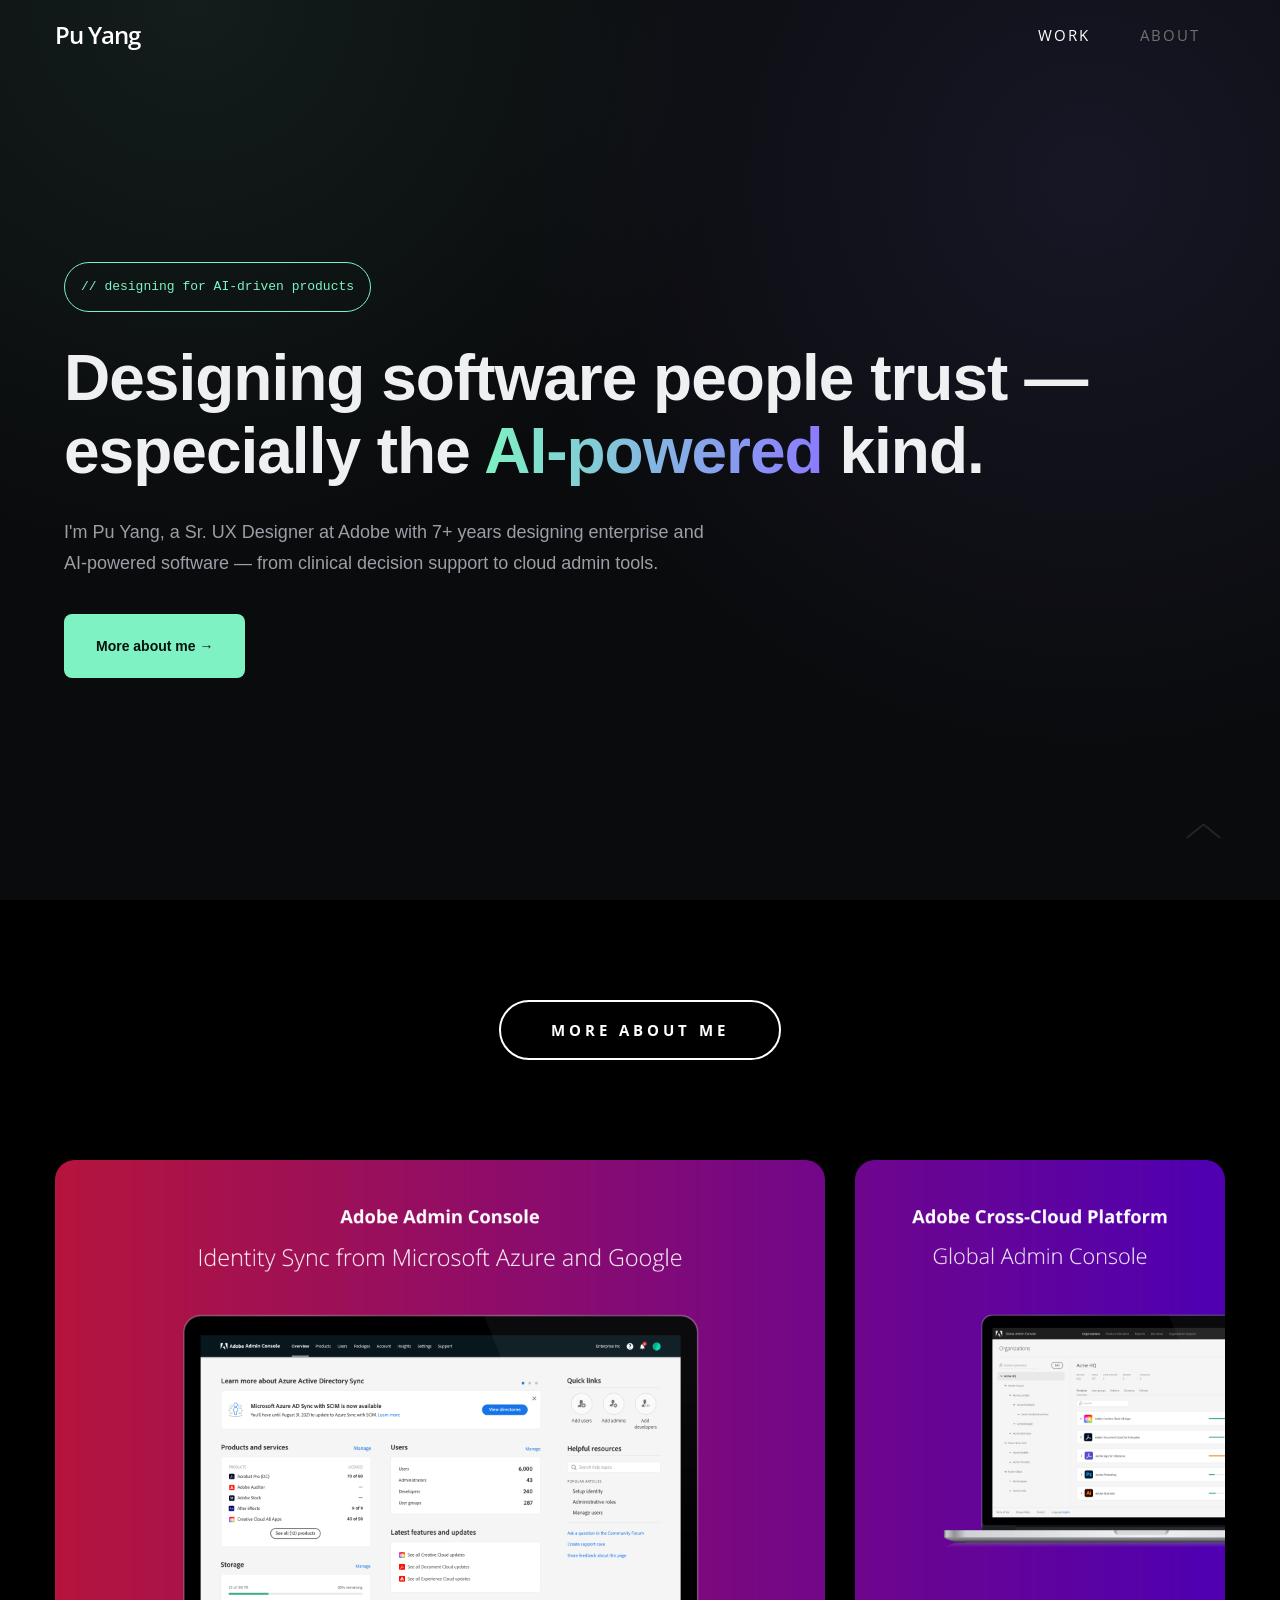
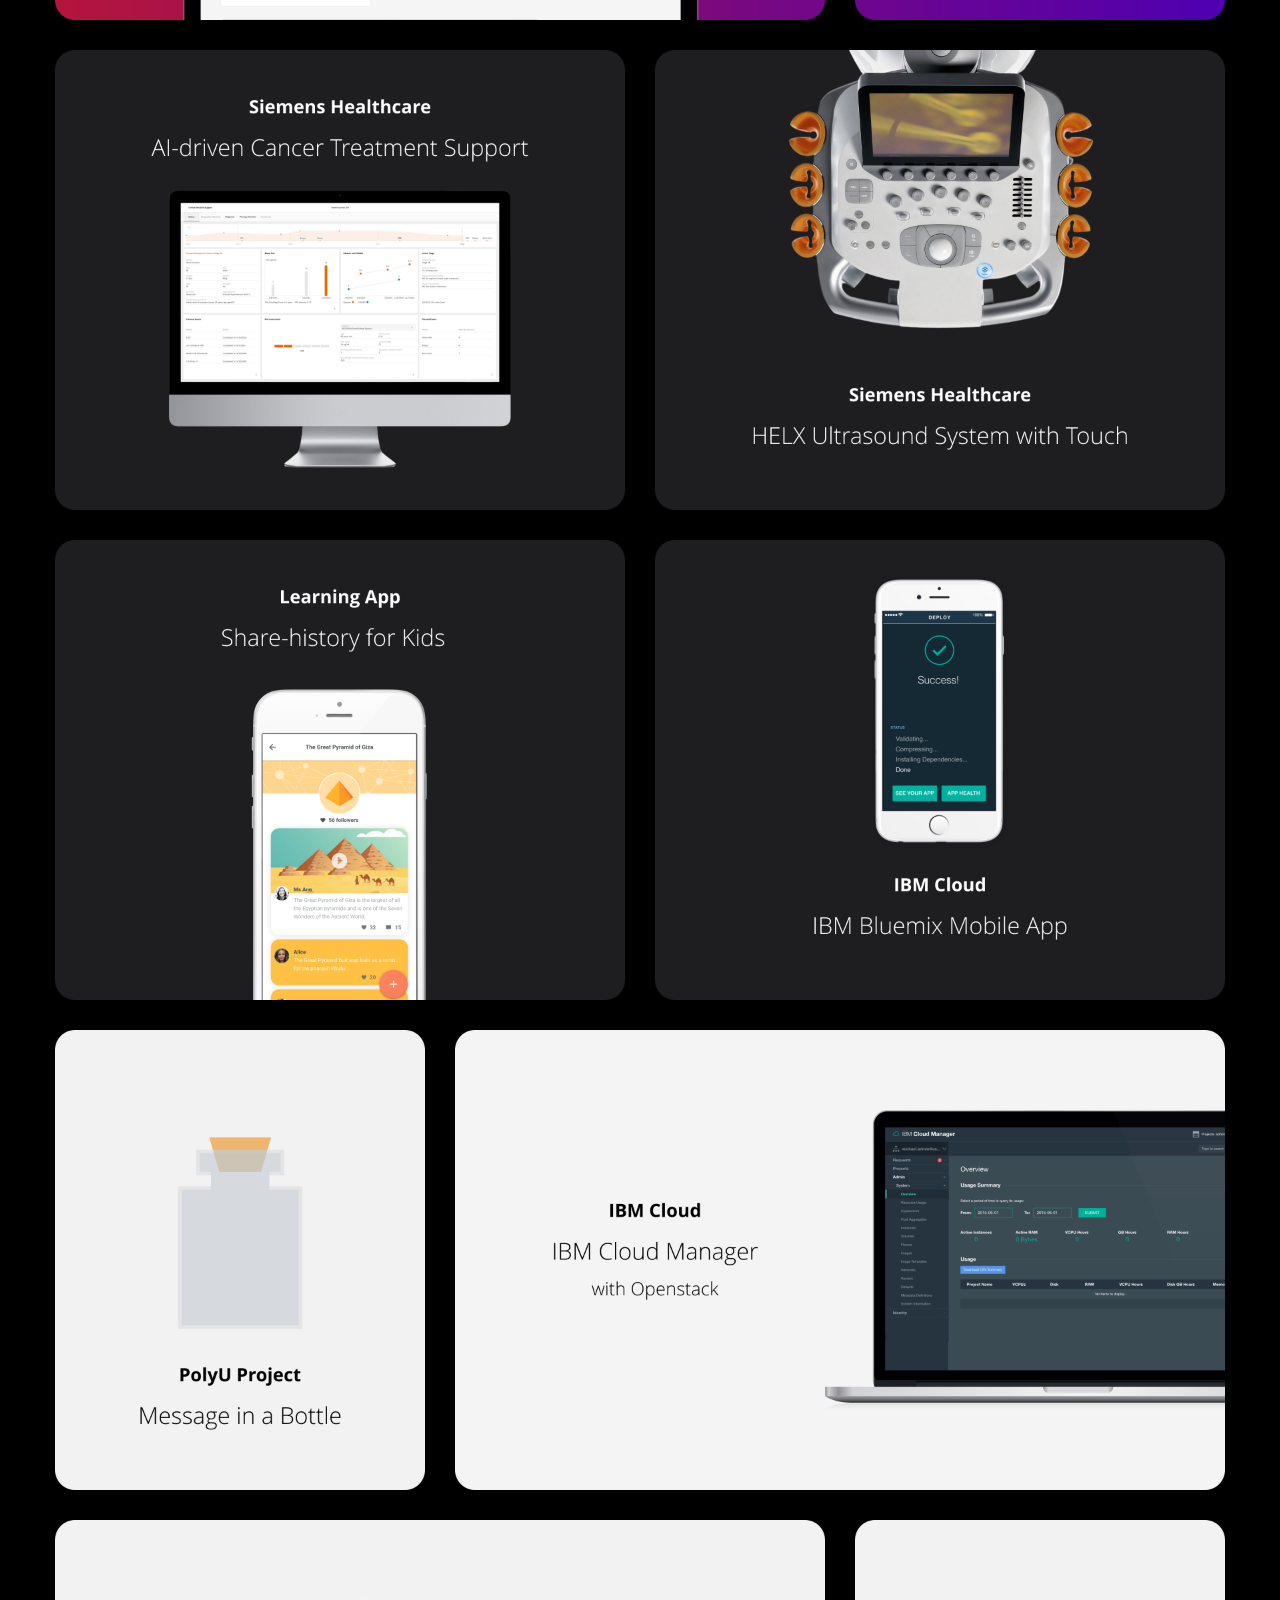
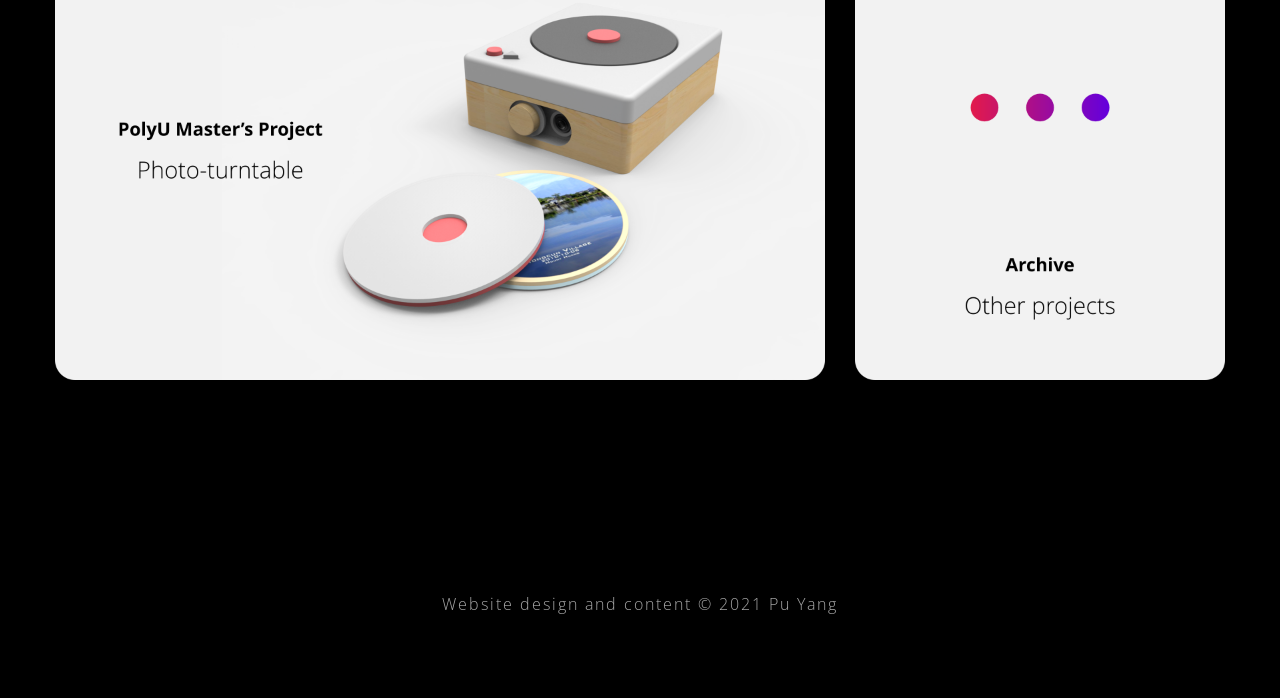
==== index.html @ f2c32f25 "Static portfolio site migrated from WordPress Co-authored-by: Copilot App <223556219+Copilot@users.n" ====
<!DOCTYPE html>
<html lang="en-US" data-version="3.0.16">
	<head>
		<meta charset="UTF-8" />
		<meta name="viewport" content="width=device-width, initial-scale=1.0, maximum-scale=1.0" />
		<meta name="description" content="My Portfolio">
		<title>Pu Yang</title>

		<link type="text/css" rel="stylesheet" href="wp-content/themes/semplice/css/reset.css">
		<link data-fontset-id="ce-fontset" href="https://fonts.googleapis.com/css?family=Open+Sans:300,300italic,400,400italic,600,600italic,700,700italic" rel="stylesheet" type="text/css"><link data-fontset-id="ce-fontset" href="https://fonts.googleapis.com/css?family=PT+Serif:400,400italic" rel="stylesheet" type="text/css"><style id="ce-fontset" type="text/css">.light,.light_italic{font-family:"Open Sans", Arial, sans-serif;font-weight:300;}.regular,.regular_italic{font-family:"Open Sans", Arial, sans-serif;font-weight:400;}.semibold,.semibold_italic{font-family:"Open Sans", Arial, sans-serif;font-weight:600;}.bold,.bold_italic,strong,b{font-family:"Open Sans", Arial, sans-serif;font-weight:700;}.custom_one,.custom_one_italic{font-family:"PT Serif", Georgia, serif;font-weight:400;}.light_italic, .regular_italic, .semibold_italic, .bold_italic, .custom_one_italic {font-style:italic}.wysiwyg-ce h1, .wysiwyg-ce h2, .wysiwyg-ce h3, .wysiwyg-ce h4, .wysiwyg-ce h5, .wysiwyg-ce h6, #semplice h1, #semplice h2, #semplice h3, #semplice h4, #semplice h5, #semplice h6 { font-weight: 700; }</style>		<link type="text/css" rel="stylesheet" href="wp-content/themes/semplice/style.css">
		<style type="text/css" id="semplice-custom-css">.cover-62 .cover-headline h1 { font-size: 45px !important; line-height: 60px !important; }@media (min-width: 980px) and (max-width: 1199px) {.cover-62 .cover-headline h1 { font-size: 30px !important; line-height: 34.615384615385px !important; }}@media (min-width: 768px) and (max-width: 979px) {.cover-62 .cover-headline h1 { font-size: 26.470588235294px !important; line-height: 32.142857142857px !important; }}@media (max-width: 767px) {.cover-62 .cover-headline h1 { font-size: 17.307692307692px !important; line-height: 20.454545454545px !important; }}@media (max-width: 567px) {.cover-62 .cover-headline h1 { font-size: 13.235294117647px !important; line-height: 15px !important; }}#content { height: 100%; }.cover-62, .cover-62 .cover-image, .cover-62 .video-fadein { background-color: #000000 !important; }.cover-62 .cover-video-responsive { background-image: url(wp-content/uploads/2021/01/Group-172780@2x.png); }.cover-62 .cover-video-responsive { background-position: 50% 0; }.cover-62 .cover-video { opacity: 0.35}.cover-62 { background: #000000}.cover-62 .cover-headline h1 { color: #ffffff !important; }.cover-62 .cover-headline h1 { text-transform: none !important; }.bar { background: #d84c36 !important; }.cover-62 .see-more:hover .icon { transform: scale(1.15);-ms-transform: scale(1.15);-webkit-transform: scale(1.15); }div.logo a { color: #ffffff !important; }header { top: -70px; }#fullscreen-menu { top: 70px; }#navbar, .controls a, div.loader, div.header-icon, #navbar-bg, .controls a span { height: 70px; }div.logo h1 { line-height: 70px !important; }.controls a svg, div.header-icon { margin-top: 23px !important; }section#blog, .post-password-form, section#not-found { margin-top: 70px !important; }.menu-style-nobutton ul li a, nav.standard ul li a { line-height: 70px !important; }.title-top { top: 70px; }.logo svg { margin-top: 24px; }#navbar-bg { background: #161617 !important; }#fullscreen-menu { background: rgb(0, 0, 0); background: rgba(0, 0, 0, 1); }#navbar-bg { opacity: 1; }#navbar { border-bottom: 1px solid transparent !important; }.transparent { opacity: 0 !important; }@media (max-width: 767px) {.transparent { background: #161617 !important; }}#navbar .controls a .nav-icon { background: #707070 !important; }#navbar .controls a svg { fill: #707070 !important; }#fullscreen-menu .menu-inner nav ul li a, .follow-links ul li a svg, nav.standard ul li a { letter-spacing: 2px !important; }#fullscreen-menu .menu-inner nav ul li a, .follow-links ul li a svg, nav.standard ul li a { text-transform: uppercase !important; }#navbar .controls a.project-panel-button { margin-right: -10px; padding-left: 10px; }nav.standard ul li a { padding: 0px 25px; }#fullscreen-menu .menu-inner nav { padding: 40px 0px; }#fullscreen-menu .menu-inner nav ul li a, .follow-links ul li a svg, nav.standard ul li a { color: #707070 !important; }.follow-links ul li a svg { fill: #707070 !important; }nav.standard ul li a { text-decoration: none !important; }#fullscreen-menu .menu-inner nav ul li a { border-color: #e6e6e6 !important; }#fullscreen-menu .menu-inner nav ul li.current-menu-item a, #fullscreen-menu .menu-inner nav ul li.current_page_item a, nav.standard ul li.current-menu-item a, nav.standard ul li.current_page_item a, #fullscreen-menu .menu-inner nav ul li.current-menu-item a:hover, #fullscreen-menu .menu-inner nav ul li.current_page_item a:hover, nav.standard ul li.current-menu-item a:hover, nav.standard ul li.current_page_item a:hover, .is-work nav.standard ul li.portfolio-grid a, .is-work #fullscreen-menu .menu-inner nav ul li.portfolio-grid a { color: #ffffff !important; }nav.standard ul li.current-menu-item a, nav.standard ul li.current_page_item a, nav.standard ul li.current-menu-item a:hover, nav.standard ul li.current_page_item a:hover, .is-work nav.standard ul li.portfolio-grid a { text-decoration: none !important; }#fullscreen-menu .menu-inner nav ul li.current-menu-item a, #fullscreen-menu .menu-inner nav ul li.current_page_item a, #fullscreen-menu .menu-inner nav ul li.current-menu-item a:hover, #fullscreen-menu .menu-inner nav ul li.current_page_item a:hover, .is-work #fullscreen-menu .menu-inner nav ul li.portfolio-grid a { border-color: #000000 !important; }#fullscreen-menu .menu-inner nav ul li a:hover, .follow-links ul li a svg, nav.standard ul li a:hover { color: #d84c36 !important; }.follow-links ul li a:hover svg { fill: #d84c36 !important; }nav.standard ul li a:hover { text-decoration: none !important; }#fullscreen-menu .menu-inner nav ul li a:hover { border-color: #000000 !important; }nav.standard ul li a:hover { background: transparent !important; }nav.standard ul li a { font-size: 15px !important; }#fullscreen-menu .menu-inner nav { margin-top: 70px !important; }#fullscreen-menu .menu-inner nav { top: 70px; transform: translate(0px, 0px); -webkit-transform: translate(0px, 0px); }#fullscreen-menu .menu-inner nav ul li { text-align: center; }#fullscreen-menu .menu-inner .follow-links { background: rgb(255, 255, 255); background: rgba(255, 255, 255, 1); }#fullscreen-menu .menu-inner .follow-links ul li a { padding-top: 5px; padding-bottom: 5px; }#fullscreen-menu .menu-inner .follow-links { border-top: 1px solid transparent !important; }#fullscreen-menu .menu-inner .follow-links ul li a { padding-right: 10px; padding-left: 10px; }#fullscreen-menu .menu-inner .follow-links ul li a svg { fill: #aaaaaa !important; }#fullscreen-menu .menu-inner .follow-links ul li a:hover svg { fill: #000000 !important; }#fullscreen-menu .menu-inner .follow-links ul li a:hover { background: #ffffff !important; }.share-box { background: #ffffff !important; }.share-icons-wrapper p { color: #000000 !important; }.share-icon a svg { fill: #000000 !important; }body {background-color: #ffffff !important;}header { top: 0px !important; opacity: 1; }.fade-content, #project-panel-footer, #blog { opacity: 1 }.no-gutter-grid-sizer { width: 8.3333% !important; }.no-gutter-gutter-sizer { width: 0px; }.remove-gutter-yes { margin: 0px !important; }.masonry-span0{ width: 0% !important; float: left; }.masonry-span1{ width: 8.3333% !important; float: left; }.masonry-span2{ width: 16.6667% !important; float: left; }.masonry-span3{ width: 25% !important; float: left; }.masonry-span4{ width: 33.3333% !important; float: left; }.masonry-span5{ width: 41.6667% !important; float: left; }.masonry-span6{ width: 50% !important; float: left; }.masonry-span7{ width: 58.3333% !important; float: left; }.masonry-span8{ width: 66.6667% !important; float: left; }.masonry-span9{ width: 75% !important; float: left; }.masonry-span10{ width: 83.3333% !important; float: left; }.masonry-span11{ width: 91.6667% !important; float: left; }.masonry-span12{ width: 100% !important; float: left; }@media (max-width: 767px) {.masonry-span1, .masonry-span2, .masonry-span3, .masonry-span4, .masonry-span5, .masonry-span6, .masonry-span7, .masonry-span8, .masonry-span9, .masonry-span10, .masonry-span11, .masonry-span12 { width: 100% !important; }}.lightbox-overlay { background-color: rgba(255,255,255,0.98); -webkit-animation: fadein 0.35s; -moz-animation: fadein 0.35s; -ms-animation: fadein 0.35s; -o-animation: fadein 0.35s; animation: fadein 0.35s; }@keyframes fadein { from { background-color: rgba(255,255,255,0); } to { background-color: rgba(255,255,255,0.98); } }@-moz-keyframes fadein { from { background-color: rgba(255,255,255,0); } to { background-color: rgba(255,255,255,0.98); } }@-webkit-keyframes fadein { from { background-color: rgba(255,255,255,0); } to { background-color: rgba(255,255,255,0.98); } }@-ms-keyframes fadein { from { background-color: rgba(255,255,255,0); } to { background-color: rgba(255,255,255,0.98); } }@-o-keyframes fadein { from { background-color: rgba(255,255,255,0); } to { background-color: rgba(255,255,255,0.98); } }</style>

<link rel='stylesheet' id='wp-block-library-css' href='assets/vendor/css/block-library.min.css' type='text/css' media='all' />
<style id='wp-block-library-inline-css' type='text/css'>
.has-text-align-justify{text-align:justify;}
</style>
<style id='classic-theme-styles-inline-css' type='text/css'>
/*! This file is auto-generated */
.wp-block-button__link{color:#fff;background-color:#32373c;border-radius:9999px;box-shadow:none;text-decoration:none;padding:calc(.667em + 2px) calc(1.333em + 2px);font-size:1.125em}.wp-block-file__button{background:#32373c;color:#fff;text-decoration:none}
</style>
<style id='global-styles-inline-css' type='text/css'>
body{--wp--preset--color--black: #000000;--wp--preset--color--cyan-bluish-gray: #abb8c3;--wp--preset--color--white: #ffffff;--wp--preset--color--pale-pink: #f78da7;--wp--preset--color--vivid-red: #cf2e2e;--wp--preset--color--luminous-vivid-orange: #ff6900;--wp--preset--color--luminous-vivid-amber: #fcb900;--wp--preset--color--light-green-cyan: #7bdcb5;--wp--preset--color--vivid-green-cyan: #00d084;--wp--preset--color--pale-cyan-blue: #8ed1fc;--wp--preset--color--vivid-cyan-blue: #0693e3;--wp--preset--color--vivid-purple: #9b51e0;--wp--preset--gradient--vivid-cyan-blue-to-vivid-purple: linear-gradient(135deg,rgba(6,147,227,1) 0%,rgb(155,81,224) 100%);--wp--preset--gradient--light-green-cyan-to-vivid-green-cyan: linear-gradient(135deg,rgb(122,220,180) 0%,rgb(0,208,130) 100%);--wp--preset--gradient--luminous-vivid-amber-to-luminous-vivid-orange: linear-gradient(135deg,rgba(252,185,0,1) 0%,rgba(255,105,0,1) 100%);--wp--preset--gradient--luminous-vivid-orange-to-vivid-red: linear-gradient(135deg,rgba(255,105,0,1) 0%,rgb(207,46,46) 100%);--wp--preset--gradient--very-light-gray-to-cyan-bluish-gray: linear-gradient(135deg,rgb(238,238,238) 0%,rgb(169,184,195) 100%);--wp--preset--gradient--cool-to-warm-spectrum: linear-gradient(135deg,rgb(74,234,220) 0%,rgb(151,120,209) 20%,rgb(207,42,186) 40%,rgb(238,44,130) 60%,rgb(251,105,98) 80%,rgb(254,248,76) 100%);--wp--preset--gradient--blush-light-purple: linear-gradient(135deg,rgb(255,206,236) 0%,rgb(152,150,240) 100%);--wp--preset--gradient--blush-bordeaux: linear-gradient(135deg,rgb(254,205,165) 0%,rgb(254,45,45) 50%,rgb(107,0,62) 100%);--wp--preset--gradient--luminous-dusk: linear-gradient(135deg,rgb(255,203,112) 0%,rgb(199,81,192) 50%,rgb(65,88,208) 100%);--wp--preset--gradient--pale-ocean: linear-gradient(135deg,rgb(255,245,203) 0%,rgb(182,227,212) 50%,rgb(51,167,181) 100%);--wp--preset--gradient--electric-grass: linear-gradient(135deg,rgb(202,248,128) 0%,rgb(113,206,126) 100%);--wp--preset--gradient--midnight: linear-gradient(135deg,rgb(2,3,129) 0%,rgb(40,116,252) 100%);--wp--preset--font-size--small: 13px;--wp--preset--font-size--medium: 20px;--wp--preset--font-size--large: 36px;--wp--preset--font-size--x-large: 42px;--wp--preset--spacing--20: 0.44rem;--wp--preset--spacing--30: 0.67rem;--wp--preset--spacing--40: 1rem;--wp--preset--spacing--50: 1.5rem;--wp--preset--spacing--60: 2.25rem;--wp--preset--spacing--70: 3.38rem;--wp--preset--spacing--80: 5.06rem;--wp--preset--shadow--natural: 6px 6px 9px rgba(0, 0, 0, 0.2);--wp--preset--shadow--deep: 12px 12px 50px rgba(0, 0, 0, 0.4);--wp--preset--shadow--sharp: 6px 6px 0px rgba(0, 0, 0, 0.2);--wp--preset--shadow--outlined: 6px 6px 0px -3px rgba(255, 255, 255, 1), 6px 6px rgba(0, 0, 0, 1);--wp--preset--shadow--crisp: 6px 6px 0px rgba(0, 0, 0, 1);}:where(.is-layout-flex){gap: 0.5em;}:where(.is-layout-grid){gap: 0.5em;}body .is-layout-flow > .alignleft{float: left;margin-inline-start: 0;margin-inline-end: 2em;}body .is-layout-flow > .alignright{float: right;margin-inline-start: 2em;margin-inline-end: 0;}body .is-layout-flow > .aligncenter{margin-left: auto !important;margin-right: auto !important;}body .is-layout-constrained > .alignleft{float: left;margin-inline-start: 0;margin-inline-end: 2em;}body .is-layout-constrained > .alignright{float: right;margin-inline-start: 2em;margin-inline-end: 0;}body .is-layout-constrained > .aligncenter{margin-left: auto !important;margin-right: auto !important;}body .is-layout-constrained > :where(:not(.alignleft):not(.alignright):not(.alignfull)){max-width: var(--wp--style--global--content-size);margin-left: auto !important;margin-right: auto !important;}body .is-layout-constrained > .alignwide{max-width: var(--wp--style--global--wide-size);}body .is-layout-flex{display: flex;}body .is-layout-flex{flex-wrap: wrap;align-items: center;}body .is-layout-flex > *{margin: 0;}body .is-layout-grid{display: grid;}body .is-layout-grid > *{margin: 0;}:where(.wp-block-columns.is-layout-flex){gap: 2em;}:where(.wp-block-columns.is-layout-grid){gap: 2em;}:where(.wp-block-post-template.is-layout-flex){gap: 1.25em;}:where(.wp-block-post-template.is-layout-grid){gap: 1.25em;}.has-black-color{color: var(--wp--preset--color--black) !important;}.has-cyan-bluish-gray-color{color: var(--wp--preset--color--cyan-bluish-gray) !important;}.has-white-color{color: var(--wp--preset--color--white) !important;}.has-pale-pink-color{color: var(--wp--preset--color--pale-pink) !important;}.has-vivid-red-color{color: var(--wp--preset--color--vivid-red) !important;}.has-luminous-vivid-orange-color{color: var(--wp--preset--color--luminous-vivid-orange) !important;}.has-luminous-vivid-amber-color{color: var(--wp--preset--color--luminous-vivid-amber) !important;}.has-light-green-cyan-color{color: var(--wp--preset--color--light-green-cyan) !important;}.has-vivid-green-cyan-color{color: var(--wp--preset--color--vivid-green-cyan) !important;}.has-pale-cyan-blue-color{color: var(--wp--preset--color--pale-cyan-blue) !important;}.has-vivid-cyan-blue-color{color: var(--wp--preset--color--vivid-cyan-blue) !important;}.has-vivid-purple-color{color: var(--wp--preset--color--vivid-purple) !important;}.has-black-background-color{background-color: var(--wp--preset--color--black) !important;}.has-cyan-bluish-gray-background-color{background-color: var(--wp--preset--color--cyan-bluish-gray) !important;}.has-white-background-color{background-color: var(--wp--preset--color--white) !important;}.has-pale-pink-background-color{background-color: var(--wp--preset--color--pale-pink) !important;}.has-vivid-red-background-color{background-color: var(--wp--preset--color--vivid-red) !important;}.has-luminous-vivid-orange-background-color{background-color: var(--wp--preset--color--luminous-vivid-orange) !important;}.has-luminous-vivid-amber-background-color{background-color: var(--wp--preset--color--luminous-vivid-amber) !important;}.has-light-green-cyan-background-color{background-color: var(--wp--preset--color--light-green-cyan) !important;}.has-vivid-green-cyan-background-color{background-color: var(--wp--preset--color--vivid-green-cyan) !important;}.has-pale-cyan-blue-background-color{background-color: var(--wp--preset--color--pale-cyan-blue) !important;}.has-vivid-cyan-blue-background-color{background-color: var(--wp--preset--color--vivid-cyan-blue) !important;}.has-vivid-purple-background-color{background-color: var(--wp--preset--color--vivid-purple) !important;}.has-black-border-color{border-color: var(--wp--preset--color--black) !important;}.has-cyan-bluish-gray-border-color{border-color: var(--wp--preset--color--cyan-bluish-gray) !important;}.has-white-border-color{border-color: var(--wp--preset--color--white) !important;}.has-pale-pink-border-color{border-color: var(--wp--preset--color--pale-pink) !important;}.has-vivid-red-border-color{border-color: var(--wp--preset--color--vivid-red) !important;}.has-luminous-vivid-orange-border-color{border-color: var(--wp--preset--color--luminous-vivid-orange) !important;}.has-luminous-vivid-amber-border-color{border-color: var(--wp--preset--color--luminous-vivid-amber) !important;}.has-light-green-cyan-border-color{border-color: var(--wp--preset--color--light-green-cyan) !important;}.has-vivid-green-cyan-border-color{border-color: var(--wp--preset--color--vivid-green-cyan) !important;}.has-pale-cyan-blue-border-color{border-color: var(--wp--preset--color--pale-cyan-blue) !important;}.has-vivid-cyan-blue-border-color{border-color: var(--wp--preset--color--vivid-cyan-blue) !important;}.has-vivid-purple-border-color{border-color: var(--wp--preset--color--vivid-purple) !important;}.has-vivid-cyan-blue-to-vivid-purple-gradient-background{background: var(--wp--preset--gradient--vivid-cyan-blue-to-vivid-purple) !important;}.has-light-green-cyan-to-vivid-green-cyan-gradient-background{background: var(--wp--preset--gradient--light-green-cyan-to-vivid-green-cyan) !important;}.has-luminous-vivid-amber-to-luminous-vivid-orange-gradient-background{background: var(--wp--preset--gradient--luminous-vivid-amber-to-luminous-vivid-orange) !important;}.has-luminous-vivid-orange-to-vivid-red-gradient-background{background: var(--wp--preset--gradient--luminous-vivid-orange-to-vivid-red) !important;}.has-very-light-gray-to-cyan-bluish-gray-gradient-background{background: var(--wp--preset--gradient--very-light-gray-to-cyan-bluish-gray) !important;}.has-cool-to-warm-spectrum-gradient-background{background: var(--wp--preset--gradient--cool-to-warm-spectrum) !important;}.has-blush-light-purple-gradient-background{background: var(--wp--preset--gradient--blush-light-purple) !important;}.has-blush-bordeaux-gradient-background{background: var(--wp--preset--gradient--blush-bordeaux) !important;}.has-luminous-dusk-gradient-background{background: var(--wp--preset--gradient--luminous-dusk) !important;}.has-pale-ocean-gradient-background{background: var(--wp--preset--gradient--pale-ocean) !important;}.has-electric-grass-gradient-background{background: var(--wp--preset--gradient--electric-grass) !important;}.has-midnight-gradient-background{background: var(--wp--preset--gradient--midnight) !important;}.has-small-font-size{font-size: var(--wp--preset--font-size--small) !important;}.has-medium-font-size{font-size: var(--wp--preset--font-size--medium) !important;}.has-large-font-size{font-size: var(--wp--preset--font-size--large) !important;}.has-x-large-font-size{font-size: var(--wp--preset--font-size--x-large) !important;}
.wp-block-navigation a:where(:not(.wp-element-button)){color: inherit;}
:where(.wp-block-post-template.is-layout-flex){gap: 1.25em;}:where(.wp-block-post-template.is-layout-grid){gap: 1.25em;}
:where(.wp-block-columns.is-layout-flex){gap: 2em;}:where(.wp-block-columns.is-layout-grid){gap: 2em;}
.wp-block-pullquote{font-size: 1.5em;line-height: 1.6;}
</style>
<link rel='stylesheet' id='mediaelement-css' href='assets/vendor/mediaelement/mediaelementplayer-legacy.min.css' type='text/css' media='all' />
<link rel='stylesheet' id='wp-mediaelement-css' href='assets/vendor/mediaelement/wp-mediaelement.min.css' type='text/css' media='all' />
<script type="text/javascript" src="assets/vendor/jquery/jquery.min.js" id="jquery-core-js"></script>
<script type="text/javascript" src="assets/vendor/jquery/jquery-migrate.min.js" id="jquery-migrate-js"></script>

<link rel="canonical" href="index.html" />

<!-- Jetpack Open Graph Tags -->
<meta property="og:type" content="website" />
<meta property="og:title" content="Pu Yang" />
<meta property="og:description" content="My Portfolio" />
<meta property="og:url" content="./" />
<meta property="og:site_name" content="Pu Yang" />
<meta property="og:image" content="./wp-content/uploads/2021/03/cropped-Group-168716@2x.png" />
<meta property="og:image:width" content="512" />
<meta property="og:image:height" content="512" />
<meta property="og:locale" content="en_US" />
<meta name="twitter:text:title" content="Work" />
<meta name="twitter:image" content="./wp-content/uploads/2021/03/cropped-Group-168716@2x-270x270.png" />
<meta name="twitter:card" content="summary" />

<!-- End Jetpack Open Graph Tags -->
<link rel="icon" href="wp-content/uploads/2021/03/cropped-Group-168716@2x-32x32.png" sizes="32x32" />
<link rel="icon" href="wp-content/uploads/2021/03/cropped-Group-168716@2x-192x192.png" sizes="192x192" />
<link rel="apple-touch-icon" href="wp-content/uploads/2021/03/cropped-Group-168716@2x-180x180.png" />
<meta name="msapplication-TileImage" content="./wp-content/uploads/2021/03/cropped-Group-168716@2x-270x270.png" />
		<!-- Facebook -->
		<meta property="og:title" content="Pu Yang" />
		<meta property="og:url" content="./" />
		<meta property="og:site_name" content="Pu Yang"/>
							<meta property="og:image" content="" />
		   
		<!-- bottom admin bar -->
		<style>html{margin-top:0px!important;}#wpadminbar{top:auto!important;bottom:0;}}</style>

		<!-- Option B style hero banner -->
		<style>
			.hero-b{position:relative;min-height:100vh;display:flex;align-items:center;overflow:hidden;padding:140px 64px 100px;box-sizing:border-box;
			    background:#0a0b0d;background-image:radial-gradient(circle at 15% 0%, rgba(126,242,195,.08), transparent 40%),
			                       radial-gradient(circle at 85% 20%, rgba(139,123,255,.10), transparent 45%);}
			.hero-b video{position:absolute;inset:0;width:100%;height:100%;object-fit:cover;opacity:.6;filter:grayscale(20%) brightness(.85);}
			.hero-b-inner{position:relative;z-index:2;max-width:1100px;font-family:"Helvetica Neue",Arial,sans-serif;}
			.hero-b-tag{display:inline-block;font-family:ui-monospace,SFMono-Regular,Menlo,monospace;font-size:13px;color:#7ef2c3;
			    border:1px solid #7ef2c3;padding:8px 16px;border-radius:100px;margin-bottom:30px;}
			.hero-b-headline{font-size:clamp(34px,5.2vw,64px);line-height:1.15;font-weight:700;color:#eef0f2;margin:0 0 28px;letter-spacing:-1px;}
			.hero-b-headline .grad{background:linear-gradient(90deg,#7ef2c3,#8b7bff);-webkit-background-clip:text;background-clip:text;color:transparent;}
			.hero-b-sub{font-size:18px;line-height:1.7;color:#9aa0a6;max-width:640px;margin:0 0 36px;font-family:"Helvetica Neue",Arial,sans-serif;}
			.hero-b-btn{display:inline-flex;align-items:center;gap:8px;background:#7ef2c3;color:#06110c;padding:16px 32px;
			    border-radius:8px;font-size:14px;font-weight:700;font-family:"Helvetica Neue",Arial,sans-serif;transition:.25s;text-decoration:none;}
			.hero-b-btn:hover{transform:translateY(-2px);box-shadow:0 10px 30px -8px rgba(126,242,195,.5);}
		</style>
	</head>
	<body class="home page-template-default page page-id-62 no-transitions mejs-semplice-ui">
						<header >
			<div id="navbar-bg" class="transparent" data-transparent-bar="true" data-navbar-opacity="1" data-dropdown-transparent="disabled"><!-- header bar background --></div>
			<div id="navbar">
			<div class="container"><div class="row"><div class="span12 navbar-inner"><div class="logo twenty"><h1 class="semibold"><nobr><a id="logo" href="index.html">Pu Yang</a></nobr></h1></div><div class="nav-wrapper"><nav class="standard regular"><div class="menu"><ul>
<li class="page_item page-item-62 current_page_item"><a href="index.html" aria-current="page">Work</a></li>
<li class="page_item page-item-284"><a href="about/">About</a></li>
</ul></div>
</nav><div class="controls">
					<a class="open-nav menu-responsive">
						<span class="nav-icon"></span>
					</a>
				</div></div></div></div></div>			</div>
		</header>
		<div id="fullscreen-menu" class="standard-height">
			<div class="menu-inner">
				<nav class="fs-26px light">
					<div class="menu"><ul>
<li class="page_item page-item-62 current_page_item"><a href="index.html" aria-current="page">Work</a></li>
<li class="page_item page-item-284"><a href="about/">About</a></li>
</ul></div>
				</nav>
				<div class="follow-links">
					<ul>
											</ul>
				</div>
			</div>
		</div>
		<div id="wrapper">
			<div id="content">

						<div class="hero-b">
			<video autoplay muted loop playsinline>
				<source src="wp-content/uploads/2021/08/Homepage_new_loop.mp4" type="video/mp4">
			</video>
			<div class="hero-b-inner">
				<span class="hero-b-tag">// designing for AI-driven products</span>
				<h1 class="hero-b-headline">Designing software people trust —<br>especially the <span class="grad">AI-powered</span> kind.</h1>
				<p class="hero-b-sub">I'm Pu Yang, a Sr. UX Designer at Adobe with 7+ years designing enterprise and AI-powered software — from clinical decision support to cloud admin tools.</p>
				<a class="hero-b-btn" href="about/">More about me →</a>
			</div>
				</div>
			<!-- content fade -->
			<div class="fade-content">
				<div id="content-holder" class=""><div id="content_2e7n1bdjj" class="multi-column" data-sort="1">

				<div class="mc-content-container" style="padding-top: 100px;background-color: #000000;" data-content-id="content_2e7n1bdjj" data-content-type="multi-column"><div id="masonry-content_2e7n1bdjj" class="container" style="background-color: transparent; position: relative; height: 60px;"><div class="row"><div class="grid-sizer"></div><div class="gutter-sizer"></div><div class="span3 masonry-item remove-gutter- masonry-offset" style="background-color: transparent; position: absolute; left: 0px; top: 0px;"><!-- Masonry offset --></div><div class="span6 masonry-item remove-gutter-" style="background-color: transparent; position: absolute; left: 300px; top: 0px;"><div class="mc-sub-content-container" style="background-color: transparent;" data-content-id="content_2e7n1bdjj" data-content-type="multi-column" data-modules-array="button">
				<div class="single-edit" style="display: none;">
					<ul>
						<li><a class="edit-single" data-single-edit-content-id="column_content_mad2proki" data-single-edit-column-id="#column_g009p4cso" data-single-edit-content-type="custom-module">Single Edit</a></li>
						<li><a class="edit-column">Column Edit</a></li>
					</ul>
				</div>
			<div class="is-shortcode"><div class="executed"><script type="text/javascript">(function($){$(document).ready(function(){$("head").append('<style type="text/css">#content_2e7n1bdjj #button_column_content_mad2proki:hover {background-color:#d84c36 !important;color:#ffffff !important;border-color:#d84c36 !important;letter-spacing:4px !important;}</style>');});})(jQuery);</script><div class="button-wrapper" style="width: 100%; text-align: center;"><a id="button_column_content_mad2proki" href="about/" target="_self" data-font-size="15px" class="ce-button  bold" style="width: auto !important;color:#ffffff;letter-spacing:4px;background-color:transparent;padding:15px 50px 15px 50px !important;border-width:2px !important;border-color:#ffffff;border-radius:100px !important;-moz-border-radius:100px !important;-webkit-border-radius:100px !important;">MORE ABOUT ME</a></div></div><div class="unexecuted">[unex_ce_button id="content_2e7n1bdjj,column_content_mad2proki" button_text_color="#ffffff" button_font="bold" button_font_size="15px" button_width="auto" button_alignment="center" button_text_spacing="4px" button_bg_color="transparent" button_padding="15px 50px 15px 50px" button_border_width="2px" button_border_color="#ffffff" button_border_radius="100px" button_text_hover_color="#ffffff" button_text_spacing_hover="4px" button_bg_hover_color="#d84c36" button_border_hover_color="#d84c36" button_link="./about/" button_link_type="url" button_link_target="_self" has_container="" in_column="1"]MORE ABOUT ME[/ce_button]</div></div></div></div></div></div>
		<script type="text/javascript">
			(function ($) {
				$(document).ready(function () {
					/* init masonry */
					var $grid = $("#masonry-content_2e7n1bdjj");

					$grid.masonry({
						itemSelector: ".masonry-item",
						columnWidth: ".grid-sizer",
						gutter: ".gutter-sizer",
						transitionDuration: 0,
						isResizable: true,

					});

                	/* layout Masonry after each image loads */
                	$grid.imagesLoaded().progress(function() {
	                  	$grid.masonry("layout");
                	});

				});
			})(jQuery);
		</script>
		</div></div><div id="content_ene4fbmjj" class="content-thumbnails" data-sort="1">

				<div class="content-container" style="padding-top: 100px;padding-bottom: 100px;background-color: #000000;" data-content-id="content_ene4fbmjj" data-content-type="content-thumbnails"><div class="thumbs-content"><section id="thumbnails"><div id="masonry-content_ene4fbmjj" class="container"><div class="grid-sizer"></div><div class="gutter-sizer"></div><div style="line-height: 0 !important; font-size: 0 !important;" class="thumb grid-item masonry-thumbs-item masonry-content_ene4fbmjj-item masonry-content_ene4fbmjj-item-0 span8" data-thumb-src="./wp-content/uploads/2020/12/big1-1.png"><a href="work/microsoft-azure-and-google-sync/" title="Microsoft Azure Sync and Google Sync"><div class="thumb-inner"><div class="thumb-hover" style="background-color: rgb(0, 0, 0) !important; background-color: rgba(0, 0, 0, 0.80) !important;background-image: url(wp-content/uploads/2020/12/view1.png); background-repeat: no-repeat; background-position: center center; !important;background-size: cover !important;"><h3 class="light fs-22px lh-22px" style="text-align: left; top: 0;display: none;color: #ffffff !important;">Microsoft Azure Sync and Google Sync<br /><span class="regular fs-14px lh-14px" style="color: #999999 !important;">ADOBE</span></h3></div><img decoding="async" alt="Microsoft Azure Sync and Google Sync" src="wp-content/uploads/2020/12/big1-1.png" /></div></a></div><div style="line-height: 0 !important; font-size: 0 !important;" class="thumb grid-item masonry-thumbs-item masonry-content_ene4fbmjj-item masonry-content_ene4fbmjj-item-1 span4" data-thumb-src="./wp-content/uploads/2020/11/big2.png"><a href="work/adobe-global-admin-console/" title="Global Admin Console"><div class="thumb-inner"><div class="thumb-hover" style="background-color: rgb(0, 0, 0) !important; background-color: rgba(0, 0, 0, 0.80) !important;background-image: url(wp-content/uploads/2020/11/view2.png); background-repeat: no-repeat; background-position: center center; !important;background-size: cover !important;"><h3 class="light fs-22px lh-22px" style="text-align: center; 
							top: 50%; 
							-webkit-transform: translateY(-50%);
							-moz-transform: translateY(-50%);
							-ms-transform: translateY(-50%);
							transform: translateY(-50%);
						display: none;color: #ffffff !important;">Global Admin Console<br /><span class="regular fs-14px lh-14px" style="color: #999999 !important;">ADOBE</span></h3></div><img decoding="async" alt="Global Admin Console" src="wp-content/uploads/2020/11/big2.png" /></div></a></div><div style="line-height: 0 !important; font-size: 0 !important;" class="thumb grid-item masonry-thumbs-item masonry-content_ene4fbmjj-item masonry-content_ene4fbmjj-item-2 span6" data-thumb-src="./wp-content/uploads/2017/08/ai.png"><a href="work/decision-support-for-cancer-treatment/" title="AI-driven Cancer Treatment Support"><div class="thumb-inner"><div class="thumb-hover" style="background-color: rgb(0, 0, 0) !important; background-color: rgba(0, 0, 0, 0.80) !important;background-image: url(wp-content/uploads/2021/01/view_3@2x.png); background-repeat: no-repeat; background-position: center center; !important;background-size: cover !important;"><h3 class="light fs-22px lh-22px" style="text-align: center; 
							top: 50%; 
							-webkit-transform: translateY(-50%);
							-moz-transform: translateY(-50%);
							-ms-transform: translateY(-50%);
							transform: translateY(-50%);
						display: none;color: #000000 !important;">AI-driven Cancer Treatment Support<br /><span class="semibold fs-14px lh-14px" style="color: #000000 !important;">SIEMENS HEALTHCARE</span></h3></div><img decoding="async" alt="AI-driven Cancer Treatment Support" src="wp-content/uploads/2017/08/ai.png" /></div></a></div><div style="line-height: 0 !important; font-size: 0 !important;" class="thumb grid-item masonry-thumbs-item masonry-content_ene4fbmjj-item masonry-content_ene4fbmjj-item-3 span6" data-thumb-src="./wp-content/uploads/2017/05/5-1.png"><a href="work/helx-touch/" title="Helx Ultrasound System with Touch"><div class="thumb-inner"><div class="thumb-hover" style="background-color: rgb(0, 0, 0) !important; background-color: rgba(0, 0, 0, 0.80) !important;background-image: url(wp-content/uploads/2021/01/view_3@2x.png); background-repeat: no-repeat; background-position: center center; !important;background-size: cover !important;"><h3 class="light fs-22px lh-22px" style="text-align: center; 
							top: 50%; 
							-webkit-transform: translateY(-50%);
							-moz-transform: translateY(-50%);
							-ms-transform: translateY(-50%);
							transform: translateY(-50%);
						display: none;color: #000000 !important;">Helx Ultrasound System with Touch<br /><span class="semibold fs-14px lh-14px" style="color: #000000 !important;">SIEMENS HEALTHCARE</span></h3></div><img decoding="async" alt="Helx Ultrasound System with Touch" src="wp-content/uploads/2017/05/5-1.png" /></div></a></div><div style="line-height: 0 !important; font-size: 0 !important;" class="thumb grid-item masonry-thumbs-item masonry-content_ene4fbmjj-item masonry-content_ene4fbmjj-item-4 span6" data-thumb-src="./wp-content/uploads/2021/01/3.png"><a href="work/sharestory/" title="Share-history"><div class="thumb-inner"><div class="thumb-hover" style="background-color: rgb(0, 0, 0) !important; background-color: rgba(0, 0, 0, 0.80) !important;background-image: url(wp-content/uploads/2021/01/view_3@2x.png); background-repeat: no-repeat; background-position: center center; !important;background-size: cover !important;"><h3 class="light fs-22px lh-22px" style="text-align: left; top: 0;display: none;color: #ffffff !important;">Share-history<br /><span class="regular fs-14px lh-14px" style="color: #999999 !important;">MOBILE APP</span></h3></div><img decoding="async" alt="Share-history" src="wp-content/uploads/2021/01/3.png" /></div></a></div><div style="line-height: 0 !important; font-size: 0 !important;" class="thumb grid-item masonry-thumbs-item masonry-content_ene4fbmjj-item masonry-content_ene4fbmjj-item-5 span6" data-thumb-src="./wp-content/uploads/2015/04/Group-172786.png"><a href="work/bluemix/" title="IBM Bluemix App"><div class="thumb-inner"><div class="thumb-hover" style="background-color: rgb(0, 0, 0) !important; background-color: rgba(0, 0, 0, 0.80) !important;background-image: url(wp-content/uploads/2021/01/view_3@2x.png); background-repeat: no-repeat; background-position: center center; !important;background-size: cover !important;"><h3 class="light fs-22px lh-22px" style="text-align: center; 
							top: 50%; 
							-webkit-transform: translateY(-50%);
							-moz-transform: translateY(-50%);
							-ms-transform: translateY(-50%);
							transform: translateY(-50%);
						display: none;color: #000000 !important;">IBM Bluemix App<br /><span class="semibold fs-14px lh-14px" style="color: #000000 !important;">IBM CLOUD</span></h3></div><img decoding="async" alt="IBM Bluemix App" src="wp-content/uploads/2015/04/Group-172786.png" /></div></a></div><div style="line-height: 0 !important; font-size: 0 !important;" class="thumb grid-item masonry-thumbs-item masonry-content_ene4fbmjj-item masonry-content_ene4fbmjj-item-6 span4" data-thumb-src="./wp-content/uploads/2017/06/Group-172788.png"><a href="work/message-in-the-bottle/" title="Message in a Bottle"><div class="thumb-inner"><div class="thumb-hover" style="background-color: rgb(0, 0, 0) !important; background-color: rgba(0, 0, 0, 0.80) !important;background-image: url(wp-content/uploads/2020/12/view_2@2x.png); background-repeat: no-repeat; background-position: center center; !important;background-size: cover !important;"><h3 class="light fs-22px lh-22px" style="text-align: center; 
							top: 50%; 
							-webkit-transform: translateY(-50%);
							-moz-transform: translateY(-50%);
							-ms-transform: translateY(-50%);
							transform: translateY(-50%);
						display: none;color: #000000 !important;">Message in a Bottle<br /><span class="semibold fs-14px lh-14px" style="color: #000000 !important;">SCHOOL PROJECT</span></h3></div><img decoding="async" alt="Message in a Bottle" src="wp-content/uploads/2017/06/Group-172788.png" /></div></a></div><div style="line-height: 0 !important; font-size: 0 !important;" class="thumb grid-item masonry-thumbs-item masonry-content_ene4fbmjj-item masonry-content_ene4fbmjj-item-7 span8" data-thumb-src="./wp-content/uploads/2017/07/8-2.png"><a href="work/ibm-cloud-manager/" title="IBM Cloud Manager with Openstack"><div class="thumb-inner"><div class="thumb-hover" style="background-color: rgb(0, 0, 0) !important; background-color: rgba(0, 0, 0, 0.80) !important;background-image: url(wp-content/uploads/2020/11/view_1@2x.png); background-repeat: no-repeat; background-position: center center; !important;background-size: cover !important;"><h3 class="light fs-22px lh-22px" style="text-align: center; 
							top: 50%; 
							-webkit-transform: translateY(-50%);
							-moz-transform: translateY(-50%);
							-ms-transform: translateY(-50%);
							transform: translateY(-50%);
						display: none;color: #000000 !important;">IBM Cloud Manager with Openstack<br /><span class="semibold fs-14px lh-14px" style="color: #000000 !important;">IBM CLOUD</span></h3></div><img decoding="async" alt="IBM Cloud Manager with Openstack" src="wp-content/uploads/2017/07/8-2.png" /></div></a></div><div style="line-height: 0 !important; font-size: 0 !important;" class="thumb grid-item masonry-thumbs-item masonry-content_ene4fbmjj-item masonry-content_ene4fbmjj-item-8 span8" data-thumb-src="./wp-content/uploads/2017/05/master-project.png"><a href="work/photo-turntable/" title="Photo Turntable"><div class="thumb-inner"><div class="thumb-hover" style="background-color: rgb(0, 0, 0) !important; background-color: rgba(0, 0, 0, 0.80) !important;background-image: url(wp-content/uploads/2020/11/view_1@2x.png); background-repeat: no-repeat; background-position: center center; !important;background-size: cover !important;"><h3 class="light fs-22px lh-22px" style="text-align: center; 
							top: 50%; 
							-webkit-transform: translateY(-50%);
							-moz-transform: translateY(-50%);
							-ms-transform: translateY(-50%);
							transform: translateY(-50%);
						display: none;color: #000000 !important;">Photo Turntable<br /><span class="semibold fs-14px lh-14px" style="color: #000000 !important;">MASTER'S FINAL PROJECT</span></h3></div><img decoding="async" alt="Photo Turntable" src="wp-content/uploads/2017/05/master-project.png" /></div></a></div><div style="line-height: 0 !important; font-size: 0 !important;" class="thumb grid-item masonry-thumbs-item masonry-content_ene4fbmjj-item masonry-content_ene4fbmjj-item-9 span4" data-thumb-src="./wp-content/uploads/2017/06/10.png"><a href="work/work-collection/" title="Other Projects"><div class="thumb-inner"><div class="thumb-hover" style="background-color: rgb(0, 0, 0) !important; background-color: rgba(0, 0, 0, 0.80) !important;background-image: url(wp-content/uploads/2020/12/view_2@2x.png); background-repeat: no-repeat; background-position: center center; !important;background-size: cover !important;"><h3 class="light fs-22px lh-22px" style="text-align: center; 
							top: 50%; 
							-webkit-transform: translateY(-50%);
							-moz-transform: translateY(-50%);
							-ms-transform: translateY(-50%);
							transform: translateY(-50%);
						display: none;color: #000000 !important;">Other Projects<br /><span class="semibold fs-14px lh-14px" style="color: #000000 !important;">ARCHIVE</span></h3></div><img decoding="async" alt="Other Projects" src="wp-content/uploads/2017/06/10.png" /></div></a></div></div>
		<script type="text/javascript">
			(function ($) {
				$(document).ready(function () {
					
					/* init masonry */
					var $grid = $("#masonry-content_ene4fbmjj");
					$grid.masonry({
						itemSelector: ".masonry-content_ene4fbmjj-item",
						columnWidth: ".grid-sizer",
						gutter: ".gutter-sizer",
						transitionDuration: 0,
						isResizable: true,

					});

                	var index = 0;

                	/* layout Masonry after each image loads */
                	$grid.imagesLoaded().progress(function() {
                		
	                  	$(".masonry-content_ene4fbmjj-item-" + index).css("opacity", 1);
	                  	$grid.masonry("layout");
	                  	index++;
                	});
				});
			})(jQuery);
		</script>
	</section></div><div class="container"><div class="row"><div class="span12"><div class="thumbnails-edit"><div class="is-thumbnails"></div></div></div></div></div></div></div></div>			</div>	
			
									<div class="fade-content footer"><div id="footer-holder"><div id="content_gaym8dpeb" class="content-p">

				<div class="content-container" style="padding-top: 80px;padding-bottom: 80px;background-color: #000000;" data-content-id="content_gaym8dpeb" data-content-type="content-p"><div class="container"><div class="row"><div data-content-id="content_gaym8dpeb" data-paragraph-id="content_gaym8dpeb" data-content-type="content-p" class="wysiwyg-ce offset2 span8"><p style="text-align: center;" data-font-size="16px"><span style="letter-spacing:2px;"><span style="color:#A9A9A9;"><span class="light">Website design and content © 2021 Pu Yang</span></span></span></p></div></div></div></div></div></div></div>			<!-- content -->
			</div>
		<!-- wrapper -->
		</div>
		<div class="to-the-top">
			<a class="top-button"><svg version="1.1" id="Ebene_1" xmlns="http://www.w3.org/2000/svg" xmlns:xlink="http://www.w3.org/1999/xlink" x="0px" y="0px"
	 width="53px" height="20px" viewBox="0 0 53 20" enable-background="new 0 0 53 20" xml:space="preserve">
<g id="Ebene_3">
</g>
<g>
	<polygon points="43.886,16.221 42.697,17.687 26.5,4.731 10.303,17.688 9.114,16.221 26.5,2.312 	"/>
</g>
</svg>
</a>
		</div>
		<div class="overlay fade"></div>
		<script type="text/javascript" id="mediaelement-core-js-before">
/* <![CDATA[ */
var mejsL10n = {"language":"en","strings":{"mejs.download-file":"Download File","mejs.install-flash":"You are using a browser that does not have Flash player enabled or installed. Please turn on your Flash player plugin or download the latest version from https:\/\/get.adobe.com\/flashplayer\/","mejs.fullscreen":"Fullscreen","mejs.play":"Play","mejs.pause":"Pause","mejs.time-slider":"Time Slider","mejs.time-help-text":"Use Left\/Right Arrow keys to advance one second, Up\/Down arrows to advance ten seconds.","mejs.live-broadcast":"Live Broadcast","mejs.volume-help-text":"Use Up\/Down Arrow keys to increase or decrease volume.","mejs.unmute":"Unmute","mejs.mute":"Mute","mejs.volume-slider":"Volume Slider","mejs.video-player":"Video Player","mejs.audio-player":"Audio Player","mejs.captions-subtitles":"Captions\/Subtitles","mejs.captions-chapters":"Chapters","mejs.none":"None","mejs.afrikaans":"Afrikaans","mejs.albanian":"Albanian","mejs.arabic":"Arabic","mejs.belarusian":"Belarusian","mejs.bulgarian":"Bulgarian","mejs.catalan":"Catalan","mejs.chinese":"Chinese","mejs.chinese-simplified":"Chinese (Simplified)","mejs.chinese-traditional":"Chinese (Traditional)","mejs.croatian":"Croatian","mejs.czech":"Czech","mejs.danish":"Danish","mejs.dutch":"Dutch","mejs.english":"English","mejs.estonian":"Estonian","mejs.filipino":"Filipino","mejs.finnish":"Finnish","mejs.french":"French","mejs.galician":"Galician","mejs.german":"German","mejs.greek":"Greek","mejs.haitian-creole":"Haitian Creole","mejs.hebrew":"Hebrew","mejs.hindi":"Hindi","mejs.hungarian":"Hungarian","mejs.icelandic":"Icelandic","mejs.indonesian":"Indonesian","mejs.irish":"Irish","mejs.italian":"Italian","mejs.japanese":"Japanese","mejs.korean":"Korean","mejs.latvian":"Latvian","mejs.lithuanian":"Lithuanian","mejs.macedonian":"Macedonian","mejs.malay":"Malay","mejs.maltese":"Maltese","mejs.norwegian":"Norwegian","mejs.persian":"Persian","mejs.polish":"Polish","mejs.portuguese":"Portuguese","mejs.romanian":"Romanian","mejs.russian":"Russian","mejs.serbian":"Serbian","mejs.slovak":"Slovak","mejs.slovenian":"Slovenian","mejs.spanish":"Spanish","mejs.swahili":"Swahili","mejs.swedish":"Swedish","mejs.tagalog":"Tagalog","mejs.thai":"Thai","mejs.turkish":"Turkish","mejs.ukrainian":"Ukrainian","mejs.vietnamese":"Vietnamese","mejs.welsh":"Welsh","mejs.yiddish":"Yiddish"}};
/* ]]> */
</script>
<script type="text/javascript" src="assets/vendor/mediaelement/mediaelement-and-player.min.js" id="mediaelement-core-js"></script>
<script type="text/javascript" src="assets/vendor/mediaelement/mediaelement-migrate.min.js" id="mediaelement-migrate-js"></script>
<script type="text/javascript" id="mediaelement-js-extra">
/* <![CDATA[ */
var _wpmejsSettings = {"pluginPath":"assets\/vendor\/mediaelement\/","classPrefix":"mejs-","stretching":"responsive","audioShortcodeLibrary":"mediaelement","videoShortcodeLibrary":"mediaelement"};
/* ]]> */
</script>
<script type="text/javascript" src="assets/vendor/mediaelement/wp-mediaelement.min.js" id="wp-mediaelement-js"></script>
<script type="text/javascript" id="semplice-minified-scripts-js-extra">
/* <![CDATA[ */
var semplice = {"gallery_prev":"<svg version=\"1.1\" id=\"Ebene_1\" xmlns=\"http:\/\/www.w3.org\/2000\/svg\" xmlns:xlink=\"http:\/\/www.w3.org\/1999\/xlink\" x=\"0px\" y=\"0px\"\r\n\twidth=\"18px\" height=\"40px\"  viewBox=\"0 0 18 40\" enable-background=\"new 0 0 18 40\" xml:space=\"preserve\">\r\n<g id=\"Ebene_2\">\r\n\t<g>\r\n\t\t<polygon points=\"16.3,40 0.3,20 16.3,0 17.7,1 2.5,20 17.7,39 \t\t\"\/>\r\n\t<\/g>\r\n<\/g>\r\n<\/svg>\r\n","gallery_next":"<svg version=\"1.1\" id=\"Ebene_1\" xmlns=\"http:\/\/www.w3.org\/2000\/svg\" xmlns:xlink=\"http:\/\/www.w3.org\/1999\/xlink\" x=\"0px\" y=\"0px\"\r\n\twidth=\"18px\" height=\"40px\" viewBox=\"0 0 18 40\" enable-background=\"new 0 0 18 40\" xml:space=\"preserve\">\r\n<g id=\"Ebene_2\">\r\n\t<g>\r\n\t\t<polygon points=\"0.3,39 15.5,20 0.3,1 1.7,0 17.7,20 1.7,40 \t\t\"\/>\r\n\t<\/g>\r\n<\/g>\r\n<\/svg>\r\n","lightbox_prev":"<svg xmlns=\"http:\/\/www.w3.org\/2000\/svg\" xmlns:xlink=\"http:\/\/www.w3.org\/1999\/xlink\" preserveAspectRatio=\"xMidYMid\" width=\"30\" height=\"20\" viewBox=\"0 0 30 20\">\n  <path d=\"M29.255,10.804 L2.624,10.804 L10.327,18.696 C10.619,18.995 10.619,19.481 10.327,19.780 C10.181,19.930 9.989,20.005 9.798,20.005 C9.607,20.005 9.415,19.930 9.269,19.780 L0.290,10.580 C0.220,10.509 0.165,10.424 0.127,10.330 C0.090,10.238 0.071,10.141 0.071,10.043 C0.071,10.041 0.070,10.039 0.070,10.037 C0.070,10.035 0.071,10.034 0.071,10.032 C0.071,9.934 0.090,9.836 0.127,9.745 C0.165,9.650 0.220,9.565 0.290,9.494 L9.269,0.294 C9.561,-0.005 10.035,-0.005 10.327,0.294 C10.619,0.594 10.619,1.079 10.327,1.378 L2.624,9.270 L29.255,9.270 C29.669,9.270 30.003,9.613 30.003,10.037 C30.003,10.461 29.669,10.804 29.255,10.804 Z\"\/>\n<\/svg>\n","lightbox_next":"<svg xmlns=\"http:\/\/www.w3.org\/2000\/svg\" xmlns:xlink=\"http:\/\/www.w3.org\/1999\/xlink\" preserveAspectRatio=\"xMidYMid\" width=\"30\" height=\"20\" viewBox=\"0 0 30 20\">\n  <path d=\"M29.873,9.745 C29.910,9.836 29.929,9.934 29.929,10.032 C29.929,10.034 29.930,10.035 29.930,10.037 C29.930,10.039 29.929,10.041 29.929,10.043 C29.929,10.141 29.910,10.238 29.873,10.330 C29.835,10.424 29.780,10.509 29.710,10.580 L20.731,19.780 C20.585,19.930 20.393,20.005 20.202,20.005 C20.011,20.005 19.819,19.930 19.673,19.780 C19.381,19.481 19.381,18.995 19.673,18.696 L27.376,10.804 L0.745,10.804 C0.331,10.804 -0.003,10.461 -0.003,10.037 C-0.003,9.613 0.331,9.270 0.745,9.270 L27.376,9.270 L19.673,1.378 C19.381,1.079 19.381,0.594 19.673,0.294 C19.965,-0.005 20.439,-0.005 20.731,0.294 L29.710,9.494 C29.780,9.565 29.835,9.650 29.873,9.745 Z\"\/>\n<\/svg>\n"};
/* ]]> */
</script>
<script type="text/javascript" src="wp-content/themes/semplice/js/scripts.min.js" id="semplice-minified-scripts-js"></script>
		<script type="text/javascript">
			(function($) {

				// back button fix (firefox) thx to Jesse from stack overfllow
				$(window).on('unload', function() {
					$(window).unbind('unload');
				});
				// back button fix (safari)
				$(window).on('pageshow', function(event) {
					if (event.originalEvent.persisted) {
						window.location.reload() 
					}
				});
				
				$(document).ready(function () {

					/* ce images */
					$('.ce-image').each(function(){ var parentTag = $(this).parent().get(0).tagName; if(parentTag == 'A') { $(this).parent().remove(); } else { $(this).remove(); }});

					/* remove single edit div */
					$('.single-edit').remove();

					/* delete gallery brs */
					$('.gallery br').each(function() {
						$(this).remove();
					});

					/* image lightbox */
					var showOverlay = function() {
						$('<div class="lightbox-overlay"></div>').appendTo('body');
					};

					var hideOverlay = function() {
						$('.lightbox-overlay').remove();
					};

					/* arrows */

					var arrowsOn = function(instance, selector) {

						var $arrows = $('<div class="lightbox-arrows"><a type="button" class="imagelightbox-arrow imagelightbox-arrow-left">' + semplice.lightbox_prev + '</a><a type="button" class="imagelightbox-arrow imagelightbox-arrow-right">' + semplice.lightbox_next + '</a></div>');

						$arrows.appendTo('body');

						// fade in
						$('.lightbox-arrows').delay(200).fadeIn('slow');

						$('.imagelightbox-arrow').on('click touchend', function(e) {
							e.preventDefault();

							var $this	= $(this),
								$target	= $( selector + '[href="' + $('#imagelightbox').attr('src') + '"]'),
								index	= $target.index(selector);

							if( $this.hasClass('imagelightbox-arrow-left'))
							{
								index = index - 1;
								if(!$(selector).eq(index).length)
									index = $(selector).length;
							}
							else
							{
								index = index + 1;
								if( !$(selector).eq(index).length)
									index = 0;
							}

							instance.switchImageLightbox(index);
							return false;
						});
					};

					var arrowsOff = function() {
						$('.lightbox-arrows').fadeOut('fast', function() {
							$('.lightbox-arrows').remove();
						});
					};

					/* blog gallery */
					$('.gallery-icon a').each(function () {

						/* check if attachment or media file type */
						var isAttachment = $(this).attr('href').slice(-1);

						if(isAttachment !== '/') {
							$(this).attr('data-rel', 'lightbox');
						}

					});

					var selectorG = 'a[data-rel^=lightbox]';
					var instanceG = $(selectorG).imageLightbox(
					{
						selector:       'id="imagelightbox"',
						allowedTypes:   'png|jpg|jpeg|gif|svg',
						animationSpeed: 250,
						preloadNext:    true,
						enableKeyboard: true,
						quitOnEnd:      false,
						quitOnImgClick: false,
						quitOnDocClick: true,
						onStart:        function() { arrowsOn(instanceG,selectorG); showOverlay(); },
						onEnd:          function() { arrowsOff(); hideOverlay(); },
						onLoadStart:    false,
						onLoadEnd:      false
					});
					
					// content editor self hosted video and blog video
					$(".live-video video, .live-audio audio, .wysiwyg video, .wysiwyg audio").mediaelementplayer({
						// options
						pauseOtherPlayers: false,
						stretching: 'responsive',
						success:  function (mediaElement, domObject) { 
							meSuccessCallback(mediaElement, domObject);
				        }
					});

					// cover video
					$(".cover-video video").mediaelementplayer({
						// options
						pauseOtherPlayers: false,
						success:  function (mediaElement, domObject) { 
							meSuccessCallback(mediaElement, domObject);
				        }
					});

					// mediaelement success callback
					function meSuccessCallback(mediaElement, domObject) {
						// get media element
						var $thisMediaElement = (mediaElement.id) ? $("#"+mediaElement.id) : $(mediaElement);

						if($thisMediaElement.attr('data-masonry-id')) {
							// layout masonry to avoid overlapping
							$('#masonry-' + $thisMediaElement.attr('data-masonry-id')).masonry('layout');
						}

						// empty poster image to avoid double images
						$thisMediaElement.attr('poster', '');

						// resize multicolumn on play if needed
				        mediaElement.addEventListener('canplay', function(e) {
							$('#masonry-' + $thisMediaElement.attr('data-masonry-id')).masonry('layout');
						}, false);

						// show poster image after video finished
			            mediaElement.addEventListener("ended", function(e){
			                $thisMediaElement.parents(".mejs-inner").find(".mejs-poster").show();
			            });
					}
				});
			})(jQuery);
		</script>
			</body>
</html>
---- wp-content/themes/semplice/style.css ----
/*
Theme Name: Semplice
Theme URI: http://www.semplicelabs.com
Author: Semplicelabs
Author URI: http://www.semplicelabs.com
Description: With Semplice you can built fully responsive case studies & custom branded project pages with just a few clicks. Visit our <a href="http://help.semplicelabs.com" target="_blank">documentation</a>, <a href="http://www.semplicelabs.com/changelog" target="_blank">changelog</a> and follow us on <a href="http://www.twitter.com/semplicelabs" target="_blank">Twitter</a> for update notifications.
Version: 3.0.16
License: GNU General Public License v2 or later
License URI: http://www.gnu.org/licenses/gpl-2.0.html
Tags: portfolio, responsive, case study, fullscreen cover, content editor
Text Domain: semplice
*/

/* This is a generated and compressed stylesheet, please do not edit and read the info below! */

@import "css/styles.min.css";

/*

	How to add Custom CSS?
	------------------------------------------------------------------------------------------------------------------------------------
	There are 2 ways to edit or override CSS definitions:
	
	# Use the Custom CSS field in the Theme Options under 'Advanced Styling'
	# Add a child theme, more info in the Documentation. http//help.semplicelabs.com

*/
---- assets/vendor/css/block-library.min.css ----
@charset "UTF-8";.wp-block-archives{box-sizing:border-box}.wp-block-archives-dropdown label{display:block}.wp-block-avatar{line-height:0}.wp-block-avatar,.wp-block-avatar img{box-sizing:border-box}.wp-block-avatar.aligncenter{text-align:center}.wp-block-audio{box-sizing:border-box}.wp-block-audio figcaption{margin-bottom:1em;margin-top:.5em}.wp-block-audio audio{min-width:300px;width:100%}.wp-block-button__link{box-sizing:border-box;cursor:pointer;display:inline-block;text-align:center;word-break:break-word}.wp-block-button__link.aligncenter{text-align:center}.wp-block-button__link.alignright{text-align:right}:where(.wp-block-button__link){border-radius:9999px;box-shadow:none;padding:calc(.667em + 2px) calc(1.333em + 2px);text-decoration:none}.wp-block-button[style*=text-decoration] .wp-block-button__link{text-decoration:inherit}.wp-block-buttons>.wp-block-button.has-custom-width{max-width:none}.wp-block-buttons>.wp-block-button.has-custom-width .wp-block-button__link{width:100%}.wp-block-buttons>.wp-block-button.has-custom-font-size .wp-block-button__link{font-size:inherit}.wp-block-buttons>.wp-block-button.wp-block-button__width-25{width:calc(25% - var(--wp--style--block-gap, .5em)*.75)}.wp-block-buttons>.wp-block-button.wp-block-button__width-50{width:calc(50% - var(--wp--style--block-gap, .5em)*.5)}.wp-block-buttons>.wp-block-button.wp-block-button__width-75{width:calc(75% - var(--wp--style--block-gap, .5em)*.25)}.wp-block-buttons>.wp-block-button.wp-block-button__width-100{flex-basis:100%;width:100%}.wp-block-buttons.is-vertical>.wp-block-button.wp-block-button__width-25{width:25%}.wp-block-buttons.is-vertical>.wp-block-button.wp-block-button__width-50{width:50%}.wp-block-buttons.is-vertical>.wp-block-button.wp-block-button__width-75{width:75%}.wp-block-button.is-style-squared,.wp-block-button__link.wp-block-button.is-style-squared{border-radius:0}.wp-block-button.no-border-radius,.wp-block-button__link.no-border-radius{border-radius:0!important}.wp-block-button .wp-block-button__link.is-style-outline,.wp-block-button.is-style-outline>.wp-block-button__link{border:2px solid;padding:.667em 1.333em}.wp-block-button .wp-block-button__link.is-style-outline:not(.has-text-color),.wp-block-button.is-style-outline>.wp-block-button__link:not(.has-text-color){color:currentColor}.wp-block-button .wp-block-button__link.is-style-outline:not(.has-background),.wp-block-button.is-style-outline>.wp-block-button__link:not(.has-background){background-color:transparent;background-image:none}.wp-block-button .wp-block-button__link:where(.has-border-color){border-width:initial}.wp-block-button .wp-block-button__link:where([style*=border-top-color]){border-top-width:medium}.wp-block-button .wp-block-button__link:where([style*=border-right-color]){border-right-width:medium}.wp-block-button .wp-block-button__link:where([style*=border-bottom-color]){border-bottom-width:medium}.wp-block-button .wp-block-button__link:where([style*=border-left-color]){border-left-width:medium}.wp-block-button .wp-block-button__link:where([style*=border-style]){border-width:initial}.wp-block-button .wp-block-button__link:where([style*=border-top-style]){border-top-width:medium}.wp-block-button .wp-block-button__link:where([style*=border-right-style]){border-right-width:medium}.wp-block-button .wp-block-button__link:where([style*=border-bottom-style]){border-bottom-width:medium}.wp-block-button .wp-block-button__link:where([style*=border-left-style]){border-left-width:medium}.wp-block-buttons.is-vertical{flex-direction:column}.wp-block-buttons.is-vertical>.wp-block-button:last-child{margin-bottom:0}.wp-block-buttons>.wp-block-button{display:inline-block;margin:0}.wp-block-buttons.is-content-justification-left{justify-content:flex-start}.wp-block-buttons.is-content-justification-left.is-vertical{align-items:flex-start}.wp-block-buttons.is-content-justification-center{justify-content:center}.wp-block-buttons.is-content-justification-center.is-vertical{align-items:center}.wp-block-buttons.is-content-justification-right{justify-content:flex-end}.wp-block-buttons.is-content-justification-right.is-vertical{align-items:flex-end}.wp-block-buttons.is-content-justification-space-between{justify-content:space-between}.wp-block-buttons.aligncenter{text-align:center}.wp-block-buttons:not(.is-content-justification-space-between,.is-content-justification-right,.is-content-justification-left,.is-content-justification-center) .wp-block-button.aligncenter{margin-left:auto;margin-right:auto;width:100%}.wp-block-buttons[style*=text-decoration] .wp-block-button,.wp-block-buttons[style*=text-decoration] .wp-block-button__link{text-decoration:inherit}.wp-block-buttons.has-custom-font-size .wp-block-button__link{font-size:inherit}.wp-block-button.aligncenter,.wp-block-calendar{text-align:center}.wp-block-calendar td,.wp-block-calendar th{border:1px solid;padding:.25em}.wp-block-calendar th{font-weight:400}.wp-block-calendar caption{background-color:inherit}.wp-block-calendar table{border-collapse:collapse;width:100%}.wp-block-calendar table:where(:not(.has-text-color)){color:#40464d}.wp-block-calendar table:where(:not(.has-text-color)) td,.wp-block-calendar table:where(:not(.has-text-color)) th{border-color:#ddd}.wp-block-calendar table.has-background th{background-color:inherit}.wp-block-calendar table.has-text-color th{color:inherit}:where(.wp-block-calendar table:not(.has-background) th){background:#ddd}.wp-block-categories{box-sizing:border-box}.wp-block-categories.alignleft{margin-right:2em}.wp-block-categories.alignright{margin-left:2em}.wp-block-categories.wp-block-categories-dropdown.aligncenter{text-align:center}.wp-block-code{box-sizing:border-box}.wp-block-code code{display:block;font-family:inherit;overflow-wrap:break-word;white-space:pre-wrap}.wp-block-columns{align-items:normal!important;box-sizing:border-box;display:flex;flex-wrap:wrap!important}@media (min-width:782px){.wp-block-columns{flex-wrap:nowrap!important}}.wp-block-columns.are-vertically-aligned-top{align-items:flex-start}.wp-block-columns.are-vertically-aligned-center{align-items:center}.wp-block-columns.are-vertically-aligned-bottom{align-items:flex-end}@media (max-width:781px){.wp-block-columns:not(.is-not-stacked-on-mobile)>.wp-block-column{flex-basis:100%!important}}@media (min-width:782px){.wp-block-columns:not(.is-not-stacked-on-mobile)>.wp-block-column{flex-basis:0;flex-grow:1}.wp-block-columns:not(.is-not-stacked-on-mobile)>.wp-block-column[style*=flex-basis]{flex-grow:0}}.wp-block-columns.is-not-stacked-on-mobile{flex-wrap:nowrap!important}.wp-block-columns.is-not-stacked-on-mobile>.wp-block-column{flex-basis:0;flex-grow:1}.wp-block-columns.is-not-stacked-on-mobile>.wp-block-column[style*=flex-basis]{flex-grow:0}:where(.wp-block-columns){margin-bottom:1.75em}:where(.wp-block-columns.has-background){padding:1.25em 2.375em}.wp-block-column{flex-grow:1;min-width:0;overflow-wrap:break-word;word-break:break-word}.wp-block-column.is-vertically-aligned-top{align-self:flex-start}.wp-block-column.is-vertically-aligned-center{align-self:center}.wp-block-column.is-vertically-aligned-bottom{align-self:flex-end}.wp-block-column.is-vertically-aligned-stretch{align-self:stretch}.wp-block-column.is-vertically-aligned-bottom,.wp-block-column.is-vertically-aligned-center,.wp-block-column.is-vertically-aligned-top{width:100%}.wp-block-post-comments{box-sizing:border-box}.wp-block-post-comments .alignleft{float:left}.wp-block-post-comments .alignright{float:right}.wp-block-post-comments .navigation:after{clear:both;content:"";display:table}.wp-block-post-comments .commentlist{clear:both;list-style:none;margin:0;padding:0}.wp-block-post-comments .commentlist .comment{min-height:2.25em;padding-left:3.25em}.wp-block-post-comments .commentlist .comment p{font-size:1em;line-height:1.8;margin:1em 0}.wp-block-post-comments .commentlist .children{list-style:none;margin:0;padding:0}.wp-block-post-comments .comment-author{line-height:1.5}.wp-block-post-comments .comment-author .avatar{border-radius:1.5em;display:block;float:left;height:2.5em;margin-right:.75em;margin-top:.5em;width:2.5em}.wp-block-post-comments .comment-author cite{font-style:normal}.wp-block-post-comments .comment-meta{font-size:.875em;line-height:1.5}.wp-block-post-comments .comment-meta b{font-weight:400}.wp-block-post-comments .comment-meta .comment-awaiting-moderation{display:block;margin-bottom:1em;margin-top:1em}.wp-block-post-comments .comment-body .commentmetadata{font-size:.875em}.wp-block-post-comments .comment-form-author label,.wp-block-post-comments .comment-form-comment label,.wp-block-post-comments .comment-form-email label,.wp-block-post-comments .comment-form-url label{display:block;margin-bottom:.25em}.wp-block-post-comments .comment-form input:not([type=submit]):not([type=checkbox]),.wp-block-post-comments .comment-form textarea{box-sizing:border-box;display:block;width:100%}.wp-block-post-comments .comment-form-cookies-consent{display:flex;gap:.25em}.wp-block-post-comments .comment-form-cookies-consent #wp-comment-cookies-consent{margin-top:.35em}.wp-block-post-comments .comment-reply-title{margin-bottom:0}.wp-block-post-comments .comment-reply-title :where(small){font-size:var(--wp--preset--font-size--medium,smaller);margin-left:.5em}.wp-block-post-comments .reply{font-size:.875em;margin-bottom:1.4em}.wp-block-post-comments input:not([type=submit]),.wp-block-post-comments textarea{border:1px solid #949494;font-family:inherit;font-size:1em}.wp-block-post-comments input:not([type=submit]):not([type=checkbox]),.wp-block-post-comments textarea{padding:calc(.667em + 2px)}:where(.wp-block-post-comments input[type=submit]){border:none}.wp-block-comments-pagination>.wp-block-comments-pagination-next,.wp-block-comments-pagination>.wp-block-comments-pagination-numbers,.wp-block-comments-pagination>.wp-block-comments-pagination-previous{margin-bottom:.5em;margin-right:.5em}.wp-block-comments-pagination>.wp-block-comments-pagination-next:last-child,.wp-block-comments-pagination>.wp-block-comments-pagination-numbers:last-child,.wp-block-comments-pagination>.wp-block-comments-pagination-previous:last-child{margin-right:0}.wp-block-comments-pagination .wp-block-comments-pagination-previous-arrow{display:inline-block;margin-right:1ch}.wp-block-comments-pagination .wp-block-comments-pagination-previous-arrow:not(.is-arrow-chevron){transform:scaleX(1)}.wp-block-comments-pagination .wp-block-comments-pagination-next-arrow{display:inline-block;margin-left:1ch}.wp-block-comments-pagination .wp-block-comments-pagination-next-arrow:not(.is-arrow-chevron){transform:scaleX(1)}.wp-block-comments-pagination.aligncenter{justify-content:center}.wp-block-comment-template{box-sizing:border-box;list-style:none;margin-bottom:0;max-width:100%;padding:0}.wp-block-comment-template li{clear:both}.wp-block-comment-template ol{list-style:none;margin-bottom:0;max-width:100%;padding-left:2rem}.wp-block-comment-template.alignleft{float:left}.wp-block-comment-template.aligncenter{margin-left:auto;margin-right:auto;width:-moz-fit-content;width:fit-content}.wp-block-comment-template.alignright{float:right}.wp-block-cover,.wp-block-cover-image{align-items:center;background-position:50%;box-sizing:border-box;display:flex;justify-content:center;min-height:430px;overflow:hidden;overflow:clip;padding:1em;position:relative}.wp-block-cover .has-background-dim:not([class*=-background-color]),.wp-block-cover-image .has-background-dim:not([class*=-background-color]),.wp-block-cover-image.has-background-dim:not([class*=-background-color]),.wp-block-cover.has-background-dim:not([class*=-background-color]){background-color:#000}.wp-block-cover .has-background-dim.has-background-gradient,.wp-block-cover-image .has-background-dim.has-background-gradient{background-color:transparent}.wp-block-cover-image.has-background-dim:before,.wp-block-cover.has-background-dim:before{background-color:inherit;content:""}.wp-block-cover .wp-block-cover__background,.wp-block-cover .wp-block-cover__gradient-background,.wp-block-cover-image .wp-block-cover__background,.wp-block-cover-image .wp-block-cover__gradient-background,.wp-block-cover-image.has-background-dim:not(.has-background-gradient):before,.wp-block-cover.has-background-dim:not(.has-background-gradient):before{bottom:0;left:0;opacity:.5;position:absolute;right:0;top:0;z-index:1}.wp-block-cover-image.has-background-dim.has-background-dim-10 .wp-block-cover__background,.wp-block-cover-image.has-background-dim.has-background-dim-10 .wp-block-cover__gradient-background,.wp-block-cover-image.has-background-dim.has-background-dim-10:not(.has-background-gradient):before,.wp-block-cover.has-background-dim.has-background-dim-10 .wp-block-cover__background,.wp-block-cover.has-background-dim.has-background-dim-10 .wp-block-cover__gradient-background,.wp-block-cover.has-background-dim.has-background-dim-10:not(.has-background-gradient):before{opacity:.1}.wp-block-cover-image.has-background-dim.has-background-dim-20 .wp-block-cover__background,.wp-block-cover-image.has-background-dim.has-background-dim-20 .wp-block-cover__gradient-background,.wp-block-cover-image.has-background-dim.has-background-dim-20:not(.has-background-gradient):before,.wp-block-cover.has-background-dim.has-background-dim-20 .wp-block-cover__background,.wp-block-cover.has-background-dim.has-background-dim-20 .wp-block-cover__gradient-background,.wp-block-cover.has-background-dim.has-background-dim-20:not(.has-background-gradient):before{opacity:.2}.wp-block-cover-image.has-background-dim.has-background-dim-30 .wp-block-cover__background,.wp-block-cover-image.has-background-dim.has-background-dim-30 .wp-block-cover__gradient-background,.wp-block-cover-image.has-background-dim.has-background-dim-30:not(.has-background-gradient):before,.wp-block-cover.has-background-dim.has-background-dim-30 .wp-block-cover__background,.wp-block-cover.has-background-dim.has-background-dim-30 .wp-block-cover__gradient-background,.wp-block-cover.has-background-dim.has-background-dim-30:not(.has-background-gradient):before{opacity:.3}.wp-block-cover-image.has-background-dim.has-background-dim-40 .wp-block-cover__background,.wp-block-cover-image.has-background-dim.has-background-dim-40 .wp-block-cover__gradient-background,.wp-block-cover-image.has-background-dim.has-background-dim-40:not(.has-background-gradient):before,.wp-block-cover.has-background-dim.has-background-dim-40 .wp-block-cover__background,.wp-block-cover.has-background-dim.has-background-dim-40 .wp-block-cover__gradient-background,.wp-block-cover.has-background-dim.has-background-dim-40:not(.has-background-gradient):before{opacity:.4}.wp-block-cover-image.has-background-dim.has-background-dim-50 .wp-block-cover__background,.wp-block-cover-image.has-background-dim.has-background-dim-50 .wp-block-cover__gradient-background,.wp-block-cover-image.has-background-dim.has-background-dim-50:not(.has-background-gradient):before,.wp-block-cover.has-background-dim.has-background-dim-50 .wp-block-cover__background,.wp-block-cover.has-background-dim.has-background-dim-50 .wp-block-cover__gradient-background,.wp-block-cover.has-background-dim.has-background-dim-50:not(.has-background-gradient):before{opacity:.5}.wp-block-cover-image.has-background-dim.has-background-dim-60 .wp-block-cover__background,.wp-block-cover-image.has-background-dim.has-background-dim-60 .wp-block-cover__gradient-background,.wp-block-cover-image.has-background-dim.has-background-dim-60:not(.has-background-gradient):before,.wp-block-cover.has-background-dim.has-background-dim-60 .wp-block-cover__background,.wp-block-cover.has-background-dim.has-background-dim-60 .wp-block-cover__gradient-background,.wp-block-cover.has-background-dim.has-background-dim-60:not(.has-background-gradient):before{opacity:.6}.wp-block-cover-image.has-background-dim.has-background-dim-70 .wp-block-cover__background,.wp-block-cover-image.has-background-dim.has-background-dim-70 .wp-block-cover__gradient-background,.wp-block-cover-image.has-background-dim.has-background-dim-70:not(.has-background-gradient):before,.wp-block-cover.has-background-dim.has-background-dim-70 .wp-block-cover__background,.wp-block-cover.has-background-dim.has-background-dim-70 .wp-block-cover__gradient-background,.wp-block-cover.has-background-dim.has-background-dim-70:not(.has-background-gradient):before{opacity:.7}.wp-block-cover-image.has-background-dim.has-background-dim-80 .wp-block-cover__background,.wp-block-cover-image.has-background-dim.has-background-dim-80 .wp-block-cover__gradient-background,.wp-block-cover-image.has-background-dim.has-background-dim-80:not(.has-background-gradient):before,.wp-block-cover.has-background-dim.has-background-dim-80 .wp-block-cover__background,.wp-block-cover.has-background-dim.has-background-dim-80 .wp-block-cover__gradient-background,.wp-block-cover.has-background-dim.has-background-dim-80:not(.has-background-gradient):before{opacity:.8}.wp-block-cover-image.has-background-dim.has-background-dim-90 .wp-block-cover__background,.wp-block-cover-image.has-background-dim.has-background-dim-90 .wp-block-cover__gradient-background,.wp-block-cover-image.has-background-dim.has-background-dim-90:not(.has-background-gradient):before,.wp-block-cover.has-background-dim.has-background-dim-90 .wp-block-cover__background,.wp-block-cover.has-background-dim.has-background-dim-90 .wp-block-cover__gradient-background,.wp-block-cover.has-background-dim.has-background-dim-90:not(.has-background-gradient):before{opacity:.9}.wp-block-cover-image.has-background-dim.has-background-dim-100 .wp-block-cover__background,.wp-block-cover-image.has-background-dim.has-background-dim-100 .wp-block-cover__gradient-background,.wp-block-cover-image.has-background-dim.has-background-dim-100:not(.has-background-gradient):before,.wp-block-cover.has-background-dim.has-background-dim-100 .wp-block-cover__background,.wp-block-cover.has-background-dim.has-background-dim-100 .wp-block-cover__gradient-background,.wp-block-cover.has-background-dim.has-background-dim-100:not(.has-background-gradient):before{opacity:1}.wp-block-cover .wp-block-cover__background.has-background-dim.has-background-dim-0,.wp-block-cover .wp-block-cover__gradient-background.has-background-dim.has-background-dim-0,.wp-block-cover-image .wp-block-cover__background.has-background-dim.has-background-dim-0,.wp-block-cover-image .wp-block-cover__gradient-background.has-background-dim.has-background-dim-0{opacity:0}.wp-block-cover .wp-block-cover__background.has-background-dim.has-background-dim-10,.wp-block-cover .wp-block-cover__gradient-background.has-background-dim.has-background-dim-10,.wp-block-cover-image .wp-block-cover__background.has-background-dim.has-background-dim-10,.wp-block-cover-image .wp-block-cover__gradient-background.has-background-dim.has-background-dim-10{opacity:.1}.wp-block-cover .wp-block-cover__background.has-background-dim.has-background-dim-20,.wp-block-cover .wp-block-cover__gradient-background.has-background-dim.has-background-dim-20,.wp-block-cover-image .wp-block-cover__background.has-background-dim.has-background-dim-20,.wp-block-cover-image .wp-block-cover__gradient-background.has-background-dim.has-background-dim-20{opacity:.2}.wp-block-cover .wp-block-cover__background.has-background-dim.has-background-dim-30,.wp-block-cover .wp-block-cover__gradient-background.has-background-dim.has-background-dim-30,.wp-block-cover-image .wp-block-cover__background.has-background-dim.has-background-dim-30,.wp-block-cover-image .wp-block-cover__gradient-background.has-background-dim.has-background-dim-30{opacity:.3}.wp-block-cover .wp-block-cover__background.has-background-dim.has-background-dim-40,.wp-block-cover .wp-block-cover__gradient-background.has-background-dim.has-background-dim-40,.wp-block-cover-image .wp-block-cover__background.has-background-dim.has-background-dim-40,.wp-block-cover-image .wp-block-cover__gradient-background.has-background-dim.has-background-dim-40{opacity:.4}.wp-block-cover .wp-block-cover__background.has-background-dim.has-background-dim-50,.wp-block-cover .wp-block-cover__gradient-background.has-background-dim.has-background-dim-50,.wp-block-cover-image .wp-block-cover__background.has-background-dim.has-background-dim-50,.wp-block-cover-image .wp-block-cover__gradient-background.has-background-dim.has-background-dim-50{opacity:.5}.wp-block-cover .wp-block-cover__background.has-background-dim.has-background-dim-60,.wp-block-cover .wp-block-cover__gradient-background.has-background-dim.has-background-dim-60,.wp-block-cover-image .wp-block-cover__background.has-background-dim.has-background-dim-60,.wp-block-cover-image .wp-block-cover__gradient-background.has-background-dim.has-background-dim-60{opacity:.6}.wp-block-cover .wp-block-cover__background.has-background-dim.has-background-dim-70,.wp-block-cover .wp-block-cover__gradient-background.has-background-dim.has-background-dim-70,.wp-block-cover-image .wp-block-cover__background.has-background-dim.has-background-dim-70,.wp-block-cover-image .wp-block-cover__gradient-background.has-background-dim.has-background-dim-70{opacity:.7}.wp-block-cover .wp-block-cover__background.has-background-dim.has-background-dim-80,.wp-block-cover .wp-block-cover__gradient-background.has-background-dim.has-background-dim-80,.wp-block-cover-image .wp-block-cover__background.has-background-dim.has-background-dim-80,.wp-block-cover-image .wp-block-cover__gradient-background.has-background-dim.has-background-dim-80{opacity:.8}.wp-block-cover .wp-block-cover__background.has-background-dim.has-background-dim-90,.wp-block-cover .wp-block-cover__gradient-background.has-background-dim.has-background-dim-90,.wp-block-cover-image .wp-block-cover__background.has-background-dim.has-background-dim-90,.wp-block-cover-image .wp-block-cover__gradient-background.has-background-dim.has-background-dim-90{opacity:.9}.wp-block-cover .wp-block-cover__background.has-background-dim.has-background-dim-100,.wp-block-cover .wp-block-cover__gradient-background.has-background-dim.has-background-dim-100,.wp-block-cover-image .wp-block-cover__background.has-background-dim.has-background-dim-100,.wp-block-cover-image .wp-block-cover__gradient-background.has-background-dim.has-background-dim-100{opacity:1}.wp-block-cover-image.alignleft,.wp-block-cover-image.alignright,.wp-block-cover.alignleft,.wp-block-cover.alignright{max-width:420px;width:100%}.wp-block-cover-image:after,.wp-block-cover:after{content:"";display:block;font-size:0;min-height:inherit}@supports (position:sticky){.wp-block-cover-image:after,.wp-block-cover:after{content:none}}.wp-block-cover-image.aligncenter,.wp-block-cover-image.alignleft,.wp-block-cover-image.alignright,.wp-block-cover.aligncenter,.wp-block-cover.alignleft,.wp-block-cover.alignright{display:flex}.wp-block-cover .wp-block-cover__inner-container,.wp-block-cover-image .wp-block-cover__inner-container{color:inherit;width:100%;z-index:1}.wp-block-cover h1:where(:not(.has-text-color)),.wp-block-cover h2:where(:not(.has-text-color)),.wp-block-cover h3:where(:not(.has-text-color)),.wp-block-cover h4:where(:not(.has-text-color)),.wp-block-cover h5:where(:not(.has-text-color)),.wp-block-cover h6:where(:not(.has-text-color)),.wp-block-cover p:where(:not(.has-text-color)),.wp-block-cover-image h1:where(:not(.has-text-color)),.wp-block-cover-image h2:where(:not(.has-text-color)),.wp-block-cover-image h3:where(:not(.has-text-color)),.wp-block-cover-image h4:where(:not(.has-text-color)),.wp-block-cover-image h5:where(:not(.has-text-color)),.wp-block-cover-image h6:where(:not(.has-text-color)),.wp-block-cover-image p:where(:not(.has-text-color)){color:inherit}.wp-block-cover-image.is-position-top-left,.wp-block-cover.is-position-top-left{align-items:flex-start;justify-content:flex-start}.wp-block-cover-image.is-position-top-center,.wp-block-cover.is-position-top-center{align-items:flex-start;justify-content:center}.wp-block-cover-image.is-position-top-right,.wp-block-cover.is-position-top-right{align-items:flex-start;justify-content:flex-end}.wp-block-cover-image.is-position-center-left,.wp-block-cover.is-position-center-left{align-items:center;justify-content:flex-start}.wp-block-cover-image.is-position-center-center,.wp-block-cover.is-position-center-center{align-items:center;justify-content:center}.wp-block-cover-image.is-position-center-right,.wp-block-cover.is-position-center-right{align-items:center;justify-content:flex-end}.wp-block-cover-image.is-position-bottom-left,.wp-block-cover.is-position-bottom-left{align-items:flex-end;justify-content:flex-start}.wp-block-cover-image.is-position-bottom-center,.wp-block-cover.is-position-bottom-center{align-items:flex-end;justify-content:center}.wp-block-cover-image.is-position-bottom-right,.wp-block-cover.is-position-bottom-right{align-items:flex-end;justify-content:flex-end}.wp-block-cover-image.has-custom-content-position.has-custom-content-position .wp-block-cover__inner-container,.wp-block-cover.has-custom-content-position.has-custom-content-position .wp-block-cover__inner-container{margin:0}.wp-block-cover-image.has-custom-content-position.has-custom-content-position.is-position-bottom-left .wp-block-cover__inner-container,.wp-block-cover-image.has-custom-content-position.has-custom-content-position.is-position-bottom-right .wp-block-cover__inner-container,.wp-block-cover-image.has-custom-content-position.has-custom-content-position.is-position-center-left .wp-block-cover__inner-container,.wp-block-cover-image.has-custom-content-position.has-custom-content-position.is-position-center-right .wp-block-cover__inner-container,.wp-block-cover-image.has-custom-content-position.has-custom-content-position.is-position-top-left .wp-block-cover__inner-container,.wp-block-cover-image.has-custom-content-position.has-custom-content-position.is-position-top-right .wp-block-cover__inner-container,.wp-block-cover.has-custom-content-position.has-custom-content-position.is-position-bottom-left .wp-block-cover__inner-container,.wp-block-cover.has-custom-content-position.has-custom-content-position.is-position-bottom-right .wp-block-cover__inner-container,.wp-block-cover.has-custom-content-position.has-custom-content-position.is-position-center-left .wp-block-cover__inner-container,.wp-block-cover.has-custom-content-position.has-custom-content-position.is-position-center-right .wp-block-cover__inner-container,.wp-block-cover.has-custom-content-position.has-custom-content-position.is-position-top-left .wp-block-cover__inner-container,.wp-block-cover.has-custom-content-position.has-custom-content-position.is-position-top-right .wp-block-cover__inner-container{margin:0;width:auto}.wp-block-cover .wp-block-cover__image-background,.wp-block-cover video.wp-block-cover__video-background,.wp-block-cover-image .wp-block-cover__image-background,.wp-block-cover-image video.wp-block-cover__video-background{border:none;bottom:0;box-shadow:none;height:100%;left:0;margin:0;max-height:none;max-width:none;object-fit:cover;outline:none;padding:0;position:absolute;right:0;top:0;width:100%}.wp-block-cover-image.has-parallax,.wp-block-cover.has-parallax,.wp-block-cover__image-background.has-parallax,video.wp-block-cover__video-background.has-parallax{background-attachment:fixed;background-repeat:no-repeat;background-size:cover}@supports (-webkit-touch-callout:inherit){.wp-block-cover-image.has-parallax,.wp-block-cover.has-parallax,.wp-block-cover__image-background.has-parallax,video.wp-block-cover__video-background.has-parallax{background-attachment:scroll}}@media (prefers-reduced-motion:reduce){.wp-block-cover-image.has-parallax,.wp-block-cover.has-parallax,.wp-block-cover__image-background.has-parallax,video.wp-block-cover__video-background.has-parallax{background-attachment:scroll}}.wp-block-cover-image.is-repeated,.wp-block-cover.is-repeated,.wp-block-cover__image-background.is-repeated,video.wp-block-cover__video-background.is-repeated{background-repeat:repeat;background-size:auto}.wp-block-cover__image-background,.wp-block-cover__video-background{z-index:0}.wp-block-cover-image-text,.wp-block-cover-image-text a,.wp-block-cover-image-text a:active,.wp-block-cover-image-text a:focus,.wp-block-cover-image-text a:hover,.wp-block-cover-text,.wp-block-cover-text a,.wp-block-cover-text a:active,.wp-block-cover-text a:focus,.wp-block-cover-text a:hover,section.wp-block-cover-image h2,section.wp-block-cover-image h2 a,section.wp-block-cover-image h2 a:active,section.wp-block-cover-image h2 a:focus,section.wp-block-cover-image h2 a:hover{color:#fff}.wp-block-cover-image .wp-block-cover.has-left-content{justify-content:flex-start}.wp-block-cover-image .wp-block-cover.has-right-content{justify-content:flex-end}.wp-block-cover-image.has-left-content .wp-block-cover-image-text,.wp-block-cover.has-left-content .wp-block-cover-text,section.wp-block-cover-image.has-left-content>h2{margin-left:0;text-align:left}.wp-block-cover-image.has-right-content .wp-block-cover-image-text,.wp-block-cover.has-right-content .wp-block-cover-text,section.wp-block-cover-image.has-right-content>h2{margin-right:0;text-align:right}.wp-block-cover .wp-block-cover-text,.wp-block-cover-image .wp-block-cover-image-text,section.wp-block-cover-image>h2{font-size:2em;line-height:1.25;margin-bottom:0;max-width:840px;padding:.44em;text-align:center;z-index:1}:where(.wp-block-cover-image:not(.has-text-color)),:where(.wp-block-cover:not(.has-text-color)){color:#fff}:where(.wp-block-cover-image.is-light:not(.has-text-color)),:where(.wp-block-cover.is-light:not(.has-text-color)){color:#000}.wp-block-details{box-sizing:border-box;overflow:hidden}.wp-block-details summary{cursor:pointer}.wp-block-embed.alignleft,.wp-block-embed.alignright,.wp-block[data-align=left]>[data-type="core/embed"],.wp-block[data-align=right]>[data-type="core/embed"]{max-width:360px;width:100%}.wp-block-embed.alignleft .wp-block-embed__wrapper,.wp-block-embed.alignright .wp-block-embed__wrapper,.wp-block[data-align=left]>[data-type="core/embed"] .wp-block-embed__wrapper,.wp-block[data-align=right]>[data-type="core/embed"] .wp-block-embed__wrapper{min-width:280px}.wp-block-cover .wp-block-embed{min-height:240px;min-width:320px}.wp-block-embed{overflow-wrap:break-word}.wp-block-embed figcaption{margin-bottom:1em;margin-top:.5em}.wp-block-embed iframe{max-width:100%}.wp-block-embed__wrapper{position:relative}.wp-embed-responsive .wp-has-aspect-ratio .wp-block-embed__wrapper:before{content:"";display:block;padding-top:50%}.wp-embed-responsive .wp-has-aspect-ratio iframe{bottom:0;height:100%;left:0;position:absolute;right:0;top:0;width:100%}.wp-embed-responsive .wp-embed-aspect-21-9 .wp-block-embed__wrapper:before{padding-top:42.85%}.wp-embed-responsive .wp-embed-aspect-18-9 .wp-block-embed__wrapper:before{padding-top:50%}.wp-embed-responsive .wp-embed-aspect-16-9 .wp-block-embed__wrapper:before{padding-top:56.25%}.wp-embed-responsive .wp-embed-aspect-4-3 .wp-block-embed__wrapper:before{padding-top:75%}.wp-embed-responsive .wp-embed-aspect-1-1 .wp-block-embed__wrapper:before{padding-top:100%}.wp-embed-responsive .wp-embed-aspect-9-16 .wp-block-embed__wrapper:before{padding-top:177.77%}.wp-embed-responsive .wp-embed-aspect-1-2 .wp-block-embed__wrapper:before{padding-top:200%}.wp-block-file{box-sizing:border-box}.wp-block-file:not(.wp-element-button){font-size:.8em}.wp-block-file.aligncenter{text-align:center}.wp-block-file.alignright{text-align:right}.wp-block-file *+.wp-block-file__button{margin-left:.75em}:where(.wp-block-file){margin-bottom:1.5em}.wp-block-file__embed{margin-bottom:1em}:where(.wp-block-file__button){border-radius:2em;display:inline-block;padding:.5em 1em}:where(.wp-block-file__button):is(a):active,:where(.wp-block-file__button):is(a):focus,:where(.wp-block-file__button):is(a):hover,:where(.wp-block-file__button):is(a):visited{box-shadow:none;color:#fff;opacity:.85;text-decoration:none}.blocks-gallery-grid:not(.has-nested-images),.wp-block-gallery:not(.has-nested-images){display:flex;flex-wrap:wrap;list-style-type:none;margin:0;padding:0}.blocks-gallery-grid:not(.has-nested-images) .blocks-gallery-image,.blocks-gallery-grid:not(.has-nested-images) .blocks-gallery-item,.wp-block-gallery:not(.has-nested-images) .blocks-gallery-image,.wp-block-gallery:not(.has-nested-images) .blocks-gallery-item{display:flex;flex-direction:column;flex-grow:1;justify-content:center;margin:0 1em 1em 0;position:relative;width:calc(50% - 1em)}.blocks-gallery-grid:not(.has-nested-images) .blocks-gallery-image:nth-of-type(2n),.blocks-gallery-grid:not(.has-nested-images) .blocks-gallery-item:nth-of-type(2n),.wp-block-gallery:not(.has-nested-images) .blocks-gallery-image:nth-of-type(2n),.wp-block-gallery:not(.has-nested-images) .blocks-gallery-item:nth-of-type(2n){margin-right:0}.blocks-gallery-grid:not(.has-nested-images) .blocks-gallery-image figure,.blocks-gallery-grid:not(.has-nested-images) .blocks-gallery-item figure,.wp-block-gallery:not(.has-nested-images) .blocks-gallery-image figure,.wp-block-gallery:not(.has-nested-images) .blocks-gallery-item figure{align-items:flex-end;display:flex;height:100%;justify-content:flex-start;margin:0}.blocks-gallery-grid:not(.has-nested-images) .blocks-gallery-image img,.blocks-gallery-grid:not(.has-nested-images) .blocks-gallery-item img,.wp-block-gallery:not(.has-nested-images) .blocks-gallery-image img,.wp-block-gallery:not(.has-nested-images) .blocks-gallery-item img{display:block;height:auto;max-width:100%;width:auto}.blocks-gallery-grid:not(.has-nested-images) .blocks-gallery-image figcaption,.blocks-gallery-grid:not(.has-nested-images) .blocks-gallery-item figcaption,.wp-block-gallery:not(.has-nested-images) .blocks-gallery-image figcaption,.wp-block-gallery:not(.has-nested-images) .blocks-gallery-item figcaption{background:linear-gradient(0deg,rgba(0,0,0,.7),rgba(0,0,0,.3) 70%,transparent);bottom:0;box-sizing:border-box;color:#fff;font-size:.8em;margin:0;max-height:100%;overflow:auto;padding:3em .77em .7em;position:absolute;text-align:center;width:100%;z-index:2}.blocks-gallery-grid:not(.has-nested-images) .blocks-gallery-image figcaption img,.blocks-gallery-grid:not(.has-nested-images) .blocks-gallery-item figcaption img,.wp-block-gallery:not(.has-nested-images) .blocks-gallery-image figcaption img,.wp-block-gallery:not(.has-nested-images) .blocks-gallery-item figcaption img{display:inline}.blocks-gallery-grid:not(.has-nested-images) figcaption,.wp-block-gallery:not(.has-nested-images) figcaption{flex-grow:1}.blocks-gallery-grid:not(.has-nested-images).is-cropped .blocks-gallery-image a,.blocks-gallery-grid:not(.has-nested-images).is-cropped .blocks-gallery-image img,.blocks-gallery-grid:not(.has-nested-images).is-cropped .blocks-gallery-item a,.blocks-gallery-grid:not(.has-nested-images).is-cropped .blocks-gallery-item img,.wp-block-gallery:not(.has-nested-images).is-cropped .blocks-gallery-image a,.wp-block-gallery:not(.has-nested-images).is-cropped .blocks-gallery-image img,.wp-block-gallery:not(.has-nested-images).is-cropped .blocks-gallery-item a,.wp-block-gallery:not(.has-nested-images).is-cropped .blocks-gallery-item img{flex:1;height:100%;object-fit:cover;width:100%}.blocks-gallery-grid:not(.has-nested-images).columns-1 .blocks-gallery-image,.blocks-gallery-grid:not(.has-nested-images).columns-1 .blocks-gallery-item,.wp-block-gallery:not(.has-nested-images).columns-1 .blocks-gallery-image,.wp-block-gallery:not(.has-nested-images).columns-1 .blocks-gallery-item{margin-right:0;width:100%}@media (min-width:600px){.blocks-gallery-grid:not(.has-nested-images).columns-3 .blocks-gallery-image,.blocks-gallery-grid:not(.has-nested-images).columns-3 .blocks-gallery-item,.wp-block-gallery:not(.has-nested-images).columns-3 .blocks-gallery-image,.wp-block-gallery:not(.has-nested-images).columns-3 .blocks-gallery-item{margin-right:1em;width:calc(33.33333% - .66667em)}.blocks-gallery-grid:not(.has-nested-images).columns-4 .blocks-gallery-image,.blocks-gallery-grid:not(.has-nested-images).columns-4 .blocks-gallery-item,.wp-block-gallery:not(.has-nested-images).columns-4 .blocks-gallery-image,.wp-block-gallery:not(.has-nested-images).columns-4 .blocks-gallery-item{margin-right:1em;width:calc(25% - .75em)}.blocks-gallery-grid:not(.has-nested-images).columns-5 .blocks-gallery-image,.blocks-gallery-grid:not(.has-nested-images).columns-5 .blocks-gallery-item,.wp-block-gallery:not(.has-nested-images).columns-5 .blocks-gallery-image,.wp-block-gallery:not(.has-nested-images).columns-5 .blocks-gallery-item{margin-right:1em;width:calc(20% - .8em)}.blocks-gallery-grid:not(.has-nested-images).columns-6 .blocks-gallery-image,.blocks-gallery-grid:not(.has-nested-images).columns-6 .blocks-gallery-item,.wp-block-gallery:not(.has-nested-images).columns-6 .blocks-gallery-image,.wp-block-gallery:not(.has-nested-images).columns-6 .blocks-gallery-item{margin-right:1em;width:calc(16.66667% - .83333em)}.blocks-gallery-grid:not(.has-nested-images).columns-7 .blocks-gallery-image,.blocks-gallery-grid:not(.has-nested-images).columns-7 .blocks-gallery-item,.wp-block-gallery:not(.has-nested-images).columns-7 .blocks-gallery-image,.wp-block-gallery:not(.has-nested-images).columns-7 .blocks-gallery-item{margin-right:1em;width:calc(14.28571% - .85714em)}.blocks-gallery-grid:not(.has-nested-images).columns-8 .blocks-gallery-image,.blocks-gallery-grid:not(.has-nested-images).columns-8 .blocks-gallery-item,.wp-block-gallery:not(.has-nested-images).columns-8 .blocks-gallery-image,.wp-block-gallery:not(.has-nested-images).columns-8 .blocks-gallery-item{margin-right:1em;width:calc(12.5% - .875em)}.blocks-gallery-grid:not(.has-nested-images).columns-1 .blocks-gallery-image:nth-of-type(1n),.blocks-gallery-grid:not(.has-nested-images).columns-1 .blocks-gallery-item:nth-of-type(1n),.blocks-gallery-grid:not(.has-nested-images).columns-2 .blocks-gallery-image:nth-of-type(2n),.blocks-gallery-grid:not(.has-nested-images).columns-2 .blocks-gallery-item:nth-of-type(2n),.blocks-gallery-grid:not(.has-nested-images).columns-3 .blocks-gallery-image:nth-of-type(3n),.blocks-gallery-grid:not(.has-nested-images).columns-3 .blocks-gallery-item:nth-of-type(3n),.blocks-gallery-grid:not(.has-nested-images).columns-4 .blocks-gallery-image:nth-of-type(4n),.blocks-gallery-grid:not(.has-nested-images).columns-4 .blocks-gallery-item:nth-of-type(4n),.blocks-gallery-grid:not(.has-nested-images).columns-5 .blocks-gallery-image:nth-of-type(5n),.blocks-gallery-grid:not(.has-nested-images).columns-5 .blocks-gallery-item:nth-of-type(5n),.blocks-gallery-grid:not(.has-nested-images).columns-6 .blocks-gallery-image:nth-of-type(6n),.blocks-gallery-grid:not(.has-nested-images).columns-6 .blocks-gallery-item:nth-of-type(6n),.blocks-gallery-grid:not(.has-nested-images).columns-7 .blocks-gallery-image:nth-of-type(7n),.blocks-gallery-grid:not(.has-nested-images).columns-7 .blocks-gallery-item:nth-of-type(7n),.blocks-gallery-grid:not(.has-nested-images).columns-8 .blocks-gallery-image:nth-of-type(8n),.blocks-gallery-grid:not(.has-nested-images).columns-8 .blocks-gallery-item:nth-of-type(8n),.wp-block-gallery:not(.has-nested-images).columns-1 .blocks-gallery-image:nth-of-type(1n),.wp-block-gallery:not(.has-nested-images).columns-1 .blocks-gallery-item:nth-of-type(1n),.wp-block-gallery:not(.has-nested-images).columns-2 .blocks-gallery-image:nth-of-type(2n),.wp-block-gallery:not(.has-nested-images).columns-2 .blocks-gallery-item:nth-of-type(2n),.wp-block-gallery:not(.has-nested-images).columns-3 .blocks-gallery-image:nth-of-type(3n),.wp-block-gallery:not(.has-nested-images).columns-3 .blocks-gallery-item:nth-of-type(3n),.wp-block-gallery:not(.has-nested-images).columns-4 .blocks-gallery-image:nth-of-type(4n),.wp-block-gallery:not(.has-nested-images).columns-4 .blocks-gallery-item:nth-of-type(4n),.wp-block-gallery:not(.has-nested-images).columns-5 .blocks-gallery-image:nth-of-type(5n),.wp-block-gallery:not(.has-nested-images).columns-5 .blocks-gallery-item:nth-of-type(5n),.wp-block-gallery:not(.has-nested-images).columns-6 .blocks-gallery-image:nth-of-type(6n),.wp-block-gallery:not(.has-nested-images).columns-6 .blocks-gallery-item:nth-of-type(6n),.wp-block-gallery:not(.has-nested-images).columns-7 .blocks-gallery-image:nth-of-type(7n),.wp-block-gallery:not(.has-nested-images).columns-7 .blocks-gallery-item:nth-of-type(7n),.wp-block-gallery:not(.has-nested-images).columns-8 .blocks-gallery-image:nth-of-type(8n),.wp-block-gallery:not(.has-nested-images).columns-8 .blocks-gallery-item:nth-of-type(8n){margin-right:0}}.blocks-gallery-grid:not(.has-nested-images) .blocks-gallery-image:last-child,.blocks-gallery-grid:not(.has-nested-images) .blocks-gallery-item:last-child,.wp-block-gallery:not(.has-nested-images) .blocks-gallery-image:last-child,.wp-block-gallery:not(.has-nested-images) .blocks-gallery-item:last-child{margin-right:0}.blocks-gallery-grid:not(.has-nested-images).alignleft,.blocks-gallery-grid:not(.has-nested-images).alignright,.wp-block-gallery:not(.has-nested-images).alignleft,.wp-block-gallery:not(.has-nested-images).alignright{max-width:420px;width:100%}.blocks-gallery-grid:not(.has-nested-images).aligncenter .blocks-gallery-item figure,.wp-block-gallery:not(.has-nested-images).aligncenter .blocks-gallery-item figure{justify-content:center}.wp-block-gallery:not(.is-cropped) .blocks-gallery-item{align-self:flex-start}figure.wp-block-gallery.has-nested-images{align-items:normal}.wp-block-gallery.has-nested-images figure.wp-block-image:not(#individual-image){margin:0;width:calc(50% - var(--wp--style--unstable-gallery-gap, 16px)/2)}.wp-block-gallery.has-nested-images figure.wp-block-image{box-sizing:border-box;display:flex;flex-direction:column;flex-grow:1;justify-content:center;max-width:100%;position:relative}.wp-block-gallery.has-nested-images figure.wp-block-image>a,.wp-block-gallery.has-nested-images figure.wp-block-image>div{flex-direction:column;flex-grow:1;margin:0}.wp-block-gallery.has-nested-images figure.wp-block-image img{display:block;height:auto;max-width:100%!important;width:auto}.wp-block-gallery.has-nested-images figure.wp-block-image figcaption{background:linear-gradient(0deg,rgba(0,0,0,.7),rgba(0,0,0,.3) 70%,transparent);bottom:0;box-sizing:border-box;color:#fff;font-size:13px;left:0;margin-bottom:0;max-height:60%;overflow:auto;padding:0 8px 8px;position:absolute;text-align:center;width:100%}.wp-block-gallery.has-nested-images figure.wp-block-image figcaption img{display:inline}.wp-block-gallery.has-nested-images figure.wp-block-image figcaption a{color:inherit}.wp-block-gallery.has-nested-images figure.wp-block-image.has-custom-border img{box-sizing:border-box}.wp-block-gallery.has-nested-images figure.wp-block-image.has-custom-border>a,.wp-block-gallery.has-nested-images figure.wp-block-image.has-custom-border>div,.wp-block-gallery.has-nested-images figure.wp-block-image.is-style-rounded>a,.wp-block-gallery.has-nested-images figure.wp-block-image.is-style-rounded>div{flex:1 1 auto}.wp-block-gallery.has-nested-images figure.wp-block-image.has-custom-border figcaption,.wp-block-gallery.has-nested-images figure.wp-block-image.is-style-rounded figcaption{background:none;color:inherit;flex:initial;margin:0;padding:10px 10px 9px;position:relative}.wp-block-gallery.has-nested-images figcaption{flex-basis:100%;flex-grow:1;text-align:center}.wp-block-gallery.has-nested-images:not(.is-cropped) figure.wp-block-image:not(#individual-image){margin-bottom:auto;margin-top:0}.wp-block-gallery.has-nested-images.is-cropped figure.wp-block-image:not(#individual-image){align-self:inherit}.wp-block-gallery.has-nested-images.is-cropped figure.wp-block-image:not(#individual-image)>a,.wp-block-gallery.has-nested-images.is-cropped figure.wp-block-image:not(#individual-image)>div:not(.components-drop-zone){display:flex}.wp-block-gallery.has-nested-images.is-cropped figure.wp-block-image:not(#individual-image) a,.wp-block-gallery.has-nested-images.is-cropped figure.wp-block-image:not(#individual-image) img{flex:1 0 0%;height:100%;object-fit:cover;width:100%}.wp-block-gallery.has-nested-images.columns-1 figure.wp-block-image:not(#individual-image){width:100%}@media (min-width:600px){.wp-block-gallery.has-nested-images.columns-3 figure.wp-block-image:not(#individual-image){width:calc(33.33333% - var(--wp--style--unstable-gallery-gap, 16px)*.66667)}.wp-block-gallery.has-nested-images.columns-4 figure.wp-block-image:not(#individual-image){width:calc(25% - var(--wp--style--unstable-gallery-gap, 16px)*.75)}.wp-block-gallery.has-nested-images.columns-5 figure.wp-block-image:not(#individual-image){width:calc(20% - var(--wp--style--unstable-gallery-gap, 16px)*.8)}.wp-block-gallery.has-nested-images.columns-6 figure.wp-block-image:not(#individual-image){width:calc(16.66667% - var(--wp--style--unstable-gallery-gap, 16px)*.83333)}.wp-block-gallery.has-nested-images.columns-7 figure.wp-block-image:not(#individual-image){width:calc(14.28571% - var(--wp--style--unstable-gallery-gap, 16px)*.85714)}.wp-block-gallery.has-nested-images.columns-8 figure.wp-block-image:not(#individual-image){width:calc(12.5% - var(--wp--style--unstable-gallery-gap, 16px)*.875)}.wp-block-gallery.has-nested-images.columns-default figure.wp-block-image:not(#individual-image){width:calc(33.33% - var(--wp--style--unstable-gallery-gap, 16px)*.66667)}.wp-block-gallery.has-nested-images.columns-default figure.wp-block-image:not(#individual-image):first-child:nth-last-child(2),.wp-block-gallery.has-nested-images.columns-default figure.wp-block-image:not(#individual-image):first-child:nth-last-child(2)~figure.wp-block-image:not(#individual-image){width:calc(50% - var(--wp--style--unstable-gallery-gap, 16px)*.5)}.wp-block-gallery.has-nested-images.columns-default figure.wp-block-image:not(#individual-image):first-child:last-child{width:100%}}.wp-block-gallery.has-nested-images.alignleft,.wp-block-gallery.has-nested-images.alignright{max-width:420px;width:100%}.wp-block-gallery.has-nested-images.aligncenter{justify-content:center}.wp-block-group{box-sizing:border-box}h1.has-background,h2.has-background,h3.has-background,h4.has-background,h5.has-background,h6.has-background{padding:1.25em 2.375em}h1.has-text-align-left[style*=writing-mode]:where([style*=vertical-lr]),h1.has-text-align-right[style*=writing-mode]:where([style*=vertical-rl]),h2.has-text-align-left[style*=writing-mode]:where([style*=vertical-lr]),h2.has-text-align-right[style*=writing-mode]:where([style*=vertical-rl]),h3.has-text-align-left[style*=writing-mode]:where([style*=vertical-lr]),h3.has-text-align-right[style*=writing-mode]:where([style*=vertical-rl]),h4.has-text-align-left[style*=writing-mode]:where([style*=vertical-lr]),h4.has-text-align-right[style*=writing-mode]:where([style*=vertical-rl]),h5.has-text-align-left[style*=writing-mode]:where([style*=vertical-lr]),h5.has-text-align-right[style*=writing-mode]:where([style*=vertical-rl]),h6.has-text-align-left[style*=writing-mode]:where([style*=vertical-lr]),h6.has-text-align-right[style*=writing-mode]:where([style*=vertical-rl]){rotate:180deg}.wp-block-image img{box-sizing:border-box;height:auto;max-width:100%;vertical-align:bottom}.wp-block-image[style*=border-radius] img,.wp-block-image[style*=border-radius]>a{border-radius:inherit}.wp-block-image.has-custom-border img{box-sizing:border-box}.wp-block-image.aligncenter{text-align:center}.wp-block-image.alignfull img,.wp-block-image.alignwide img{height:auto;width:100%}.wp-block-image .aligncenter,.wp-block-image .alignleft,.wp-block-image .alignright,.wp-block-image.aligncenter,.wp-block-image.alignleft,.wp-block-image.alignright{display:table}.wp-block-image .aligncenter>figcaption,.wp-block-image .alignleft>figcaption,.wp-block-image .alignright>figcaption,.wp-block-image.aligncenter>figcaption,.wp-block-image.alignleft>figcaption,.wp-block-image.alignright>figcaption{caption-side:bottom;display:table-caption}.wp-block-image .alignleft{float:left;margin:.5em 1em .5em 0}.wp-block-image .alignright{float:right;margin:.5em 0 .5em 1em}.wp-block-image .aligncenter{margin-left:auto;margin-right:auto}.wp-block-image figcaption{margin-bottom:1em;margin-top:.5em}.wp-block-image .is-style-rounded img,.wp-block-image.is-style-circle-mask img,.wp-block-image.is-style-rounded img{border-radius:9999px}@supports ((-webkit-mask-image:none) or (mask-image:none)) or (-webkit-mask-image:none){.wp-block-image.is-style-circle-mask img{border-radius:0;-webkit-mask-image:url('data:image/svg+xml;utf8,<svg viewBox="0 0 100 100" xmlns="http://www.w3.org/2000/svg"><circle cx="50" cy="50" r="50"/></svg>');mask-image:url('data:image/svg+xml;utf8,<svg viewBox="0 0 100 100" xmlns="http://www.w3.org/2000/svg"><circle cx="50" cy="50" r="50"/></svg>');mask-mode:alpha;-webkit-mask-position:center;mask-position:center;-webkit-mask-repeat:no-repeat;mask-repeat:no-repeat;-webkit-mask-size:contain;mask-size:contain}}.wp-block-image :where(.has-border-color){border-style:solid}.wp-block-image :where([style*=border-top-color]){border-top-style:solid}.wp-block-image :where([style*=border-right-color]){border-right-style:solid}.wp-block-image :where([style*=border-bottom-color]){border-bottom-style:solid}.wp-block-image :where([style*=border-left-color]){border-left-style:solid}.wp-block-image :where([style*=border-width]){border-style:solid}.wp-block-image :where([style*=border-top-width]){border-top-style:solid}.wp-block-image :where([style*=border-right-width]){border-right-style:solid}.wp-block-image :where([style*=border-bottom-width]){border-bottom-style:solid}.wp-block-image :where([style*=border-left-width]){border-left-style:solid}.wp-block-image figure{margin:0}.wp-lightbox-container{display:flex;flex-direction:column;position:relative}.wp-lightbox-container img{cursor:zoom-in}.wp-lightbox-container img:hover+button{opacity:1}.wp-lightbox-container button{align-items:center;-webkit-backdrop-filter:blur(16px) saturate(180%);backdrop-filter:blur(16px) saturate(180%);background-color:rgba(90,90,90,.25);border:none;border-radius:4px;cursor:zoom-in;display:flex;height:20px;justify-content:center;opacity:0;padding:0;position:absolute;right:16px;text-align:center;top:16px;transition:opacity .2s ease;width:20px;z-index:100}.wp-lightbox-container button:focus-visible{outline:3px auto rgba(90,90,90,.25);outline:3px auto -webkit-focus-ring-color;outline-offset:3px}.wp-lightbox-container button:hover{cursor:pointer;opacity:1}.wp-lightbox-container button:focus{opacity:1}.wp-lightbox-container button:focus,.wp-lightbox-container button:hover,.wp-lightbox-container button:not(:hover):not(:active):not(.has-background){background-color:rgba(90,90,90,.25);border:none}.wp-lightbox-overlay{box-sizing:border-box;cursor:zoom-out;height:100vh;left:0;overflow:hidden;position:fixed;top:0;visibility:hidden;width:100vw;z-index:100000}.wp-lightbox-overlay .close-button{align-items:center;cursor:pointer;display:flex;justify-content:center;min-height:40px;min-width:40px;padding:0;position:absolute;right:calc(env(safe-area-inset-right) + 16px);top:calc(env(safe-area-inset-top) + 16px);z-index:5000000}.wp-lightbox-overlay .close-button:focus,.wp-lightbox-overlay .close-button:hover,.wp-lightbox-overlay .close-button:not(:hover):not(:active):not(.has-background){background:none;border:none}.wp-lightbox-overlay .lightbox-image-container{height:var(--wp--lightbox-container-height);left:50%;overflow:hidden;position:absolute;top:50%;transform:translate(-50%,-50%);transform-origin:top left;width:var(--wp--lightbox-container-width);z-index:9999999999}.wp-lightbox-overlay .wp-block-image{align-items:center;box-sizing:border-box;display:flex;height:100%;justify-content:center;margin:0;position:relative;transform-origin:0 0;width:100%;z-index:3000000}.wp-lightbox-overlay .wp-block-image img{height:var(--wp--lightbox-image-height);min-height:var(--wp--lightbox-image-height);min-width:var(--wp--lightbox-image-width);width:var(--wp--lightbox-image-width)}.wp-lightbox-overlay .wp-block-image figcaption{display:none}.wp-lightbox-overlay button{background:none;border:none}.wp-lightbox-overlay .scrim{background-color:#fff;height:100%;opacity:.9;position:absolute;width:100%;z-index:2000000}.wp-lightbox-overlay.active{animation:turn-on-visibility .25s both;visibility:visible}.wp-lightbox-overlay.active img{animation:turn-on-visibility .35s both}.wp-lightbox-overlay.hideanimationenabled:not(.active){animation:turn-off-visibility .35s both}.wp-lightbox-overlay.hideanimationenabled:not(.active) img{animation:turn-off-visibility .25s both}@media (prefers-reduced-motion:no-preference){.wp-lightbox-overlay.zoom.active{animation:none;opacity:1;visibility:visible}.wp-lightbox-overlay.zoom.active .lightbox-image-container{animation:lightbox-zoom-in .4s}.wp-lightbox-overlay.zoom.active .lightbox-image-container img{animation:none}.wp-lightbox-overlay.zoom.active .scrim{animation:turn-on-visibility .4s forwards}.wp-lightbox-overlay.zoom.hideanimationenabled:not(.active){animation:none}.wp-lightbox-overlay.zoom.hideanimationenabled:not(.active) .lightbox-image-container{animation:lightbox-zoom-out .4s}.wp-lightbox-overlay.zoom.hideanimationenabled:not(.active) .lightbox-image-container img{animation:none}.wp-lightbox-overlay.zoom.hideanimationenabled:not(.active) .scrim{animation:turn-off-visibility .4s forwards}}@keyframes turn-on-visibility{0%{opacity:0}to{opacity:1}}@keyframes turn-off-visibility{0%{opacity:1;visibility:visible}99%{opacity:0;visibility:visible}to{opacity:0;visibility:hidden}}@keyframes lightbox-zoom-in{0%{transform:translate(calc(-50vw + var(--wp--lightbox-initial-left-position)),calc(-50vh + var(--wp--lightbox-initial-top-position))) scale(var(--wp--lightbox-scale))}to{transform:translate(-50%,-50%) scale(1)}}@keyframes lightbox-zoom-out{0%{transform:translate(-50%,-50%) scale(1);visibility:visible}99%{visibility:visible}to{transform:translate(calc(-50vw + var(--wp--lightbox-initial-left-position)),calc(-50vh + var(--wp--lightbox-initial-top-position))) scale(var(--wp--lightbox-scale));visibility:hidden}}ol.wp-block-latest-comments{box-sizing:border-box;margin-left:0}:where(.wp-block-latest-comments:not([style*=line-height] .wp-block-latest-comments__comment)){line-height:1.1}:where(.wp-block-latest-comments:not([style*=line-height] .wp-block-latest-comments__comment-excerpt p)){line-height:1.8}.has-dates :where(.wp-block-latest-comments:not([style*=line-height])),.has-excerpts :where(.wp-block-latest-comments:not([style*=line-height])){line-height:1.5}.wp-block-latest-comments .wp-block-latest-comments{padding-left:0}.wp-block-latest-comments__comment{list-style:none;margin-bottom:1em}.has-avatars .wp-block-latest-comments__comment{list-style:none;min-height:2.25em}.has-avatars .wp-block-latest-comments__comment .wp-block-latest-comments__comment-excerpt,.has-avatars .wp-block-latest-comments__comment .wp-block-latest-comments__comment-meta{margin-left:3.25em}.wp-block-latest-comments__comment-excerpt p{font-size:.875em;margin:.36em 0 1.4em}.wp-block-latest-comments__comment-date{display:block;font-size:.75em}.wp-block-latest-comments .avatar,.wp-block-latest-comments__comment-avatar{border-radius:1.5em;display:block;float:left;height:2.5em;margin-right:.75em;width:2.5em}.wp-block-latest-comments[class*=-font-size] a,.wp-block-latest-comments[style*=font-size] a{font-size:inherit}.wp-block-latest-posts{box-sizing:border-box}.wp-block-latest-posts.alignleft{margin-right:2em}.wp-block-latest-posts.alignright{margin-left:2em}.wp-block-latest-posts.wp-block-latest-posts__list{list-style:none;padding-left:0}.wp-block-latest-posts.wp-block-latest-posts__list li{clear:both}.wp-block-latest-posts.is-grid{display:flex;flex-wrap:wrap;padding:0}.wp-block-latest-posts.is-grid li{margin:0 1.25em 1.25em 0;width:100%}@media (min-width:600px){.wp-block-latest-posts.columns-2 li{width:calc(50% - .625em)}.wp-block-latest-posts.columns-2 li:nth-child(2n){margin-right:0}.wp-block-latest-posts.columns-3 li{width:calc(33.33333% - .83333em)}.wp-block-latest-posts.columns-3 li:nth-child(3n){margin-right:0}.wp-block-latest-posts.columns-4 li{width:calc(25% - .9375em)}.wp-block-latest-posts.columns-4 li:nth-child(4n){margin-right:0}.wp-block-latest-posts.columns-5 li{width:calc(20% - 1em)}.wp-block-latest-posts.columns-5 li:nth-child(5n){margin-right:0}.wp-block-latest-posts.columns-6 li{width:calc(16.66667% - 1.04167em)}.wp-block-latest-posts.columns-6 li:nth-child(6n){margin-right:0}}.wp-block-latest-posts__post-author,.wp-block-latest-posts__post-date{display:block;font-size:.8125em}.wp-block-latest-posts__post-excerpt{margin-bottom:1em;margin-top:.5em}.wp-block-latest-posts__featured-image a{display:inline-block}.wp-block-latest-posts__featured-image img{height:auto;max-width:100%;width:auto}.wp-block-latest-posts__featured-image.alignleft{float:left;margin-right:1em}.wp-block-latest-posts__featured-image.alignright{float:right;margin-left:1em}.wp-block-latest-posts__featured-image.aligncenter{margin-bottom:1em;text-align:center}ol,ul{box-sizing:border-box}ol.has-background,ul.has-background{padding:1.25em 2.375em}.wp-block-media-text{box-sizing:border-box;
  /*!rtl:begin:ignore*/direction:ltr;
  /*!rtl:end:ignore*/display:grid;grid-template-columns:50% 1fr;grid-template-rows:auto}.wp-block-media-text.has-media-on-the-right{grid-template-columns:1fr 50%}.wp-block-media-text.is-vertically-aligned-top .wp-block-media-text__content,.wp-block-media-text.is-vertically-aligned-top .wp-block-media-text__media{align-self:start}.wp-block-media-text .wp-block-media-text__content,.wp-block-media-text .wp-block-media-text__media,.wp-block-media-text.is-vertically-aligned-center .wp-block-media-text__content,.wp-block-media-text.is-vertically-aligned-center .wp-block-media-text__media{align-self:center}.wp-block-media-text.is-vertically-aligned-bottom .wp-block-media-text__content,.wp-block-media-text.is-vertically-aligned-bottom .wp-block-media-text__media{align-self:end}.wp-block-media-text .wp-block-media-text__media{
  /*!rtl:begin:ignore*/grid-column:1;grid-row:1;
  /*!rtl:end:ignore*/margin:0}.wp-block-media-text .wp-block-media-text__content{direction:ltr;
  /*!rtl:begin:ignore*/grid-column:2;grid-row:1;
  /*!rtl:end:ignore*/padding:0 8%;word-break:break-word}.wp-block-media-text.has-media-on-the-right .wp-block-media-text__media{
  /*!rtl:begin:ignore*/grid-column:2;grid-row:1
  /*!rtl:end:ignore*/}.wp-block-media-text.has-media-on-the-right .wp-block-media-text__content{
  /*!rtl:begin:ignore*/grid-column:1;grid-row:1
  /*!rtl:end:ignore*/}.wp-block-media-text__media img,.wp-block-media-text__media video{height:auto;max-width:unset;vertical-align:middle;width:100%}.wp-block-media-text.is-image-fill .wp-block-media-text__media{background-size:cover;height:100%;min-height:250px}.wp-block-media-text.is-image-fill .wp-block-media-text__media>a{display:block;height:100%}.wp-block-media-text.is-image-fill .wp-block-media-text__media img{clip:rect(0,0,0,0);border:0;height:1px;margin:-1px;overflow:hidden;padding:0;position:absolute;width:1px}@media (max-width:600px){.wp-block-media-text.is-stacked-on-mobile{grid-template-columns:100%!important}.wp-block-media-text.is-stacked-on-mobile .wp-block-media-text__media{grid-column:1;grid-row:1}.wp-block-media-text.is-stacked-on-mobile .wp-block-media-text__content{grid-column:1;grid-row:2}}.wp-block-navigation{--navigation-layout-justification-setting:flex-start;--navigation-layout-direction:row;--navigation-layout-wrap:wrap;--navigation-layout-justify:flex-start;--navigation-layout-align:center;position:relative}.wp-block-navigation ul{margin-bottom:0;margin-left:0;margin-top:0;padding-left:0}.wp-block-navigation ul,.wp-block-navigation ul li{list-style:none;padding:0}.wp-block-navigation .wp-block-navigation-item{align-items:center;display:flex;position:relative}.wp-block-navigation .wp-block-navigation-item .wp-block-navigation__submenu-container:empty{display:none}.wp-block-navigation .wp-block-navigation-item__content{display:block}.wp-block-navigation .wp-block-navigation-item__content.wp-block-navigation-item__content{color:inherit}.wp-block-navigation.has-text-decoration-underline .wp-block-navigation-item__content,.wp-block-navigation.has-text-decoration-underline .wp-block-navigation-item__content:active,.wp-block-navigation.has-text-decoration-underline .wp-block-navigation-item__content:focus{text-decoration:underline}.wp-block-navigation.has-text-decoration-line-through .wp-block-navigation-item__content,.wp-block-navigation.has-text-decoration-line-through .wp-block-navigation-item__content:active,.wp-block-navigation.has-text-decoration-line-through .wp-block-navigation-item__content:focus{text-decoration:line-through}.wp-block-navigation:where(:not([class*=has-text-decoration])) a{text-decoration:none}.wp-block-navigation:where(:not([class*=has-text-decoration])) a:active,.wp-block-navigation:where(:not([class*=has-text-decoration])) a:focus{text-decoration:none}.wp-block-navigation .wp-block-navigation__submenu-icon{align-self:center;background-color:inherit;border:none;color:currentColor;display:inline-block;font-size:inherit;height:.6em;line-height:0;margin-left:.25em;padding:0;width:.6em}.wp-block-navigation .wp-block-navigation__submenu-icon svg{stroke:currentColor;display:inline-block;height:inherit;margin-top:.075em;width:inherit}.wp-block-navigation.is-vertical{--navigation-layout-direction:column;--navigation-layout-justify:initial;--navigation-layout-align:flex-start}.wp-block-navigation.no-wrap{--navigation-layout-wrap:nowrap}.wp-block-navigation.items-justified-center{--navigation-layout-justification-setting:center;--navigation-layout-justify:center}.wp-block-navigation.items-justified-center.is-vertical{--navigation-layout-align:center}.wp-block-navigation.items-justified-right{--navigation-layout-justification-setting:flex-end;--navigation-layout-justify:flex-end}.wp-block-navigation.items-justified-right.is-vertical{--navigation-layout-align:flex-end}.wp-block-navigation.items-justified-space-between{--navigation-layout-justification-setting:space-between;--navigation-layout-justify:space-between}.wp-block-navigation .has-child .wp-block-navigation__submenu-container{align-items:normal;background-color:inherit;color:inherit;display:flex;flex-direction:column;height:0;left:-1px;opacity:0;overflow:hidden;position:absolute;top:100%;transition:opacity .1s linear;visibility:hidden;width:0;z-index:2}.wp-block-navigation .has-child .wp-block-navigation__submenu-container>.wp-block-navigation-item>.wp-block-navigation-item__content{display:flex;flex-grow:1}.wp-block-navigation .has-child .wp-block-navigation__submenu-container>.wp-block-navigation-item>.wp-block-navigation-item__content .wp-block-navigation__submenu-icon{margin-left:auto;margin-right:0}.wp-block-navigation .has-child .wp-block-navigation__submenu-container .wp-block-navigation-item__content{margin:0}@media (min-width:782px){.wp-block-navigation .has-child .wp-block-navigation__submenu-container .wp-block-navigation__submenu-container{left:100%;top:-1px}.wp-block-navigation .has-child .wp-block-navigation__submenu-container .wp-block-navigation__submenu-container:before{background:transparent;content:"";display:block;height:100%;position:absolute;right:100%;width:.5em}.wp-block-navigation .has-child .wp-block-navigation__submenu-container .wp-block-navigation__submenu-icon{margin-right:.25em}.wp-block-navigation .has-child .wp-block-navigation__submenu-container .wp-block-navigation__submenu-icon svg{transform:rotate(-90deg)}}.wp-block-navigation .has-child:not(.open-on-click):hover>.wp-block-navigation__submenu-container{height:auto;min-width:200px;opacity:1;overflow:visible;visibility:visible;width:auto}.wp-block-navigation .has-child:not(.open-on-click):not(.open-on-hover-click):focus-within>.wp-block-navigation__submenu-container{height:auto;min-width:200px;opacity:1;overflow:visible;visibility:visible;width:auto}.wp-block-navigation .has-child .wp-block-navigation-submenu__toggle[aria-expanded=true]~.wp-block-navigation__submenu-container{height:auto;min-width:200px;opacity:1;overflow:visible;visibility:visible;width:auto}.wp-block-navigation.has-background .has-child .wp-block-navigation__submenu-container{left:0;top:100%}@media (min-width:782px){.wp-block-navigation.has-background .has-child .wp-block-navigation__submenu-container .wp-block-navigation__submenu-container{left:100%;top:0}}.wp-block-navigation-submenu{display:flex;position:relative}.wp-block-navigation-submenu .wp-block-navigation__submenu-icon svg{stroke:currentColor}button.wp-block-navigation-item__content{background-color:transparent;border:none;color:currentColor;font-family:inherit;font-size:inherit;font-style:inherit;font-weight:inherit;line-height:inherit;text-align:left;text-transform:inherit}.wp-block-navigation-submenu__toggle{cursor:pointer}.wp-block-navigation-item.open-on-click .wp-block-navigation-submenu__toggle{padding-right:.85em}.wp-block-navigation-item.open-on-click .wp-block-navigation-submenu__toggle+.wp-block-navigation__submenu-icon{margin-left:-.6em;pointer-events:none}.wp-block-navigation .wp-block-page-list,.wp-block-navigation__container,.wp-block-navigation__responsive-close,.wp-block-navigation__responsive-container,.wp-block-navigation__responsive-container-content,.wp-block-navigation__responsive-dialog{gap:inherit}:where(.wp-block-navigation.has-background .wp-block-navigation-item a:not(.wp-element-button)),:where(.wp-block-navigation.has-background .wp-block-navigation-submenu a:not(.wp-element-button)){padding:.5em 1em}:where(.wp-block-navigation .wp-block-navigation__submenu-container .wp-block-navigation-item a:not(.wp-element-button)),:where(.wp-block-navigation .wp-block-navigation__submenu-container .wp-block-navigation-submenu a:not(.wp-element-button)),:where(.wp-block-navigation .wp-block-navigation__submenu-container .wp-block-navigation-submenu button.wp-block-navigation-item__content),:where(.wp-block-navigation .wp-block-navigation__submenu-container .wp-block-pages-list__item button.wp-block-navigation-item__content){padding:.5em 1em}.wp-block-navigation.items-justified-right .wp-block-navigation__container .has-child .wp-block-navigation__submenu-container,.wp-block-navigation.items-justified-right .wp-block-page-list>.has-child .wp-block-navigation__submenu-container,.wp-block-navigation.items-justified-space-between .wp-block-page-list>.has-child:last-child .wp-block-navigation__submenu-container,.wp-block-navigation.items-justified-space-between>.wp-block-navigation__container>.has-child:last-child .wp-block-navigation__submenu-container{left:auto;right:0}.wp-block-navigation.items-justified-right .wp-block-navigation__container .has-child .wp-block-navigation__submenu-container .wp-block-navigation__submenu-container,.wp-block-navigation.items-justified-right .wp-block-page-list>.has-child .wp-block-navigation__submenu-container .wp-block-navigation__submenu-container,.wp-block-navigation.items-justified-space-between .wp-block-page-list>.has-child:last-child .wp-block-navigation__submenu-container .wp-block-navigation__submenu-container,.wp-block-navigation.items-justified-space-between>.wp-block-navigation__container>.has-child:last-child .wp-block-navigation__submenu-container .wp-block-navigation__submenu-container{left:-1px;right:-1px}@media (min-width:782px){.wp-block-navigation.items-justified-right .wp-block-navigation__container .has-child .wp-block-navigation__submenu-container .wp-block-navigation__submenu-container,.wp-block-navigation.items-justified-right .wp-block-page-list>.has-child .wp-block-navigation__submenu-container .wp-block-navigation__submenu-container,.wp-block-navigation.items-justified-space-between .wp-block-page-list>.has-child:last-child .wp-block-navigation__submenu-container .wp-block-navigation__submenu-container,.wp-block-navigation.items-justified-space-between>.wp-block-navigation__container>.has-child:last-child .wp-block-navigation__submenu-container .wp-block-navigation__submenu-container{left:auto;right:100%}}.wp-block-navigation:not(.has-background) .wp-block-navigation__submenu-container{background-color:#fff;border:1px solid rgba(0,0,0,.15)}.wp-block-navigation.has-background .wp-block-navigation__submenu-container{background-color:inherit}.wp-block-navigation:not(.has-text-color) .wp-block-navigation__submenu-container{color:#000}.wp-block-navigation__container{align-items:var(--navigation-layout-align,initial);display:flex;flex-direction:var(--navigation-layout-direction,initial);flex-wrap:var(--navigation-layout-wrap,wrap);justify-content:var(--navigation-layout-justify,initial);list-style:none;margin:0;padding-left:0}.wp-block-navigation__container .is-responsive{display:none}.wp-block-navigation__container:only-child,.wp-block-page-list:only-child{flex-grow:1}@keyframes overlay-menu__fade-in-animation{0%{opacity:0;transform:translateY(.5em)}to{opacity:1;transform:translateY(0)}}.wp-block-navigation__responsive-container{bottom:0;display:none;left:0;position:fixed;right:0;top:0}.wp-block-navigation__responsive-container :where(.wp-block-navigation-item a){color:inherit}.wp-block-navigation__responsive-container .wp-block-navigation__responsive-container-content{align-items:var(--navigation-layout-align,initial);display:flex;flex-direction:var(--navigation-layout-direction,initial);flex-wrap:var(--navigation-layout-wrap,wrap);justify-content:var(--navigation-layout-justify,initial)}.wp-block-navigation__responsive-container:not(.is-menu-open.is-menu-open){background-color:inherit!important;color:inherit!important}.wp-block-navigation__responsive-container.is-menu-open{animation:overlay-menu__fade-in-animation .1s ease-out;animation-fill-mode:forwards;background-color:inherit;display:flex;flex-direction:column;overflow:auto;padding:clamp(1rem,var(--wp--style--root--padding-top),20rem) clamp(1rem,var(--wp--style--root--padding-right),20rem) clamp(1rem,var(--wp--style--root--padding-bottom),20rem) clamp(1rem,var(--wp--style--root--padding-left),20em);z-index:100000}@media (prefers-reduced-motion:reduce){.wp-block-navigation__responsive-container.is-menu-open{animation-delay:0s;animation-duration:1ms}}.wp-block-navigation__responsive-container.is-menu-open .wp-block-navigation__responsive-container-content{align-items:var(--navigation-layout-justification-setting,inherit);display:flex;flex-direction:column;flex-wrap:nowrap;overflow:visible;padding-top:calc(2rem + 24px)}.wp-block-navigation__responsive-container.is-menu-open .wp-block-navigation__responsive-container-content,.wp-block-navigation__responsive-container.is-menu-open .wp-block-navigation__responsive-container-content .wp-block-navigation__container,.wp-block-navigation__responsive-container.is-menu-open .wp-block-navigation__responsive-container-content .wp-block-page-list{justify-content:flex-start}.wp-block-navigation__responsive-container.is-menu-open .wp-block-navigation__responsive-container-content .wp-block-navigation__submenu-icon{display:none}.wp-block-navigation__responsive-container.is-menu-open .wp-block-navigation__responsive-container-content .has-child .wp-block-navigation__submenu-container{border:none;height:auto;min-width:200px;opacity:1;overflow:initial;padding-left:2rem;padding-right:2rem;position:static;visibility:visible;width:auto}.wp-block-navigation__responsive-container.is-menu-open .wp-block-navigation__responsive-container-content .wp-block-navigation__container,.wp-block-navigation__responsive-container.is-menu-open .wp-block-navigation__responsive-container-content .wp-block-navigation__submenu-container{gap:inherit}.wp-block-navigation__responsive-container.is-menu-open .wp-block-navigation__responsive-container-content .wp-block-navigation__submenu-container{padding-top:var(--wp--style--block-gap,2em)}.wp-block-navigation__responsive-container.is-menu-open .wp-block-navigation__responsive-container-content .wp-block-navigation-item__content{padding:0}.wp-block-navigation__responsive-container.is-menu-open .wp-block-navigation__responsive-container-content .wp-block-navigation-item,.wp-block-navigation__responsive-container.is-menu-open .wp-block-navigation__responsive-container-content .wp-block-navigation__container,.wp-block-navigation__responsive-container.is-menu-open .wp-block-navigation__responsive-container-content .wp-block-page-list{align-items:var(--navigation-layout-justification-setting,initial);display:flex;flex-direction:column}.wp-block-navigation__responsive-container.is-menu-open .wp-block-navigation-item,.wp-block-navigation__responsive-container.is-menu-open .wp-block-navigation-item .wp-block-navigation__submenu-container,.wp-block-navigation__responsive-container.is-menu-open .wp-block-navigation__container,.wp-block-navigation__responsive-container.is-menu-open .wp-block-page-list{background:transparent!important;color:inherit!important}.wp-block-navigation__responsive-container.is-menu-open .wp-block-navigation__submenu-container.wp-block-navigation__submenu-container.wp-block-navigation__submenu-container.wp-block-navigation__submenu-container{left:auto;right:auto}@media (min-width:600px){.wp-block-navigation__responsive-container:not(.hidden-by-default):not(.is-menu-open){background-color:inherit;display:block;position:relative;width:100%;z-index:auto}.wp-block-navigation__responsive-container:not(.hidden-by-default):not(.is-menu-open) .wp-block-navigation__responsive-container-close{display:none}.wp-block-navigation__responsive-container.is-menu-open .wp-block-navigation__submenu-container.wp-block-navigation__submenu-container.wp-block-navigation__submenu-container.wp-block-navigation__submenu-container{left:0}}.wp-block-navigation:not(.has-background) .wp-block-navigation__responsive-container.is-menu-open{background-color:#fff}.wp-block-navigation:not(.has-text-color) .wp-block-navigation__responsive-container.is-menu-open{color:#000}.wp-block-navigation__toggle_button_label{font-size:1rem;font-weight:700}.wp-block-navigation__responsive-container-close,.wp-block-navigation__responsive-container-open{background:transparent;border:none;color:currentColor;cursor:pointer;margin:0;padding:0;text-transform:inherit;vertical-align:middle}.wp-block-navigation__responsive-container-close svg,.wp-block-navigation__responsive-container-open svg{fill:currentColor;display:block;height:24px;pointer-events:none;width:24px}.wp-block-navigation__responsive-container-open{display:flex}.wp-block-navigation__responsive-container-open.wp-block-navigation__responsive-container-open.wp-block-navigation__responsive-container-open{font-family:inherit;font-size:inherit;font-weight:inherit}@media (min-width:600px){.wp-block-navigation__responsive-container-open:not(.always-shown){display:none}}.wp-block-navigation__responsive-container-close{position:absolute;right:0;top:0;z-index:2}.wp-block-navigation__responsive-container-close.wp-block-navigation__responsive-container-close.wp-block-navigation__responsive-container-close{font-family:inherit;font-size:inherit;font-weight:inherit}.wp-block-navigation__responsive-close{width:100%}.has-modal-open .wp-block-navigation__responsive-close{margin-left:auto;margin-right:auto;max-width:var(--wp--style--global--wide-size,100%)}.wp-block-navigation__responsive-close:focus{outline:none}.is-menu-open .wp-block-navigation__responsive-close,.is-menu-open .wp-block-navigation__responsive-container-content,.is-menu-open .wp-block-navigation__responsive-dialog{box-sizing:border-box}.wp-block-navigation__responsive-dialog{position:relative}.has-modal-open .admin-bar .is-menu-open .wp-block-navigation__responsive-dialog{margin-top:46px}@media (min-width:782px){.has-modal-open .admin-bar .is-menu-open .wp-block-navigation__responsive-dialog{margin-top:32px}}html.has-modal-open{overflow:hidden}.wp-block-navigation .wp-block-navigation-item__label{overflow-wrap:break-word}.wp-block-navigation .wp-block-navigation-item__description{display:none}.wp-block-navigation .wp-block-page-list{align-items:var(--navigation-layout-align,initial);background-color:inherit;display:flex;flex-direction:var(--navigation-layout-direction,initial);flex-wrap:var(--navigation-layout-wrap,wrap);justify-content:var(--navigation-layout-justify,initial)}.wp-block-navigation .wp-block-navigation-item{background-color:inherit}.is-small-text{font-size:.875em}.is-regular-text{font-size:1em}.is-large-text{font-size:2.25em}.is-larger-text{font-size:3em}.has-drop-cap:not(:focus):first-letter{float:left;font-size:8.4em;font-style:normal;font-weight:100;line-height:.68;margin:.05em .1em 0 0;text-transform:uppercase}body.rtl .has-drop-cap:not(:focus):first-letter{float:none;margin-left:.1em}p.has-drop-cap.has-background{overflow:hidden}p.has-background{padding:1.25em 2.375em}:where(p.has-text-color:not(.has-link-color)) a{color:inherit}p.has-text-align-left[style*="writing-mode:vertical-lr"],p.has-text-align-right[style*="writing-mode:vertical-rl"]{rotate:180deg}.wp-block-post-author{display:flex;flex-wrap:wrap}.wp-block-post-author__byline{font-size:.5em;margin-bottom:0;margin-top:0;width:100%}.wp-block-post-author__avatar{margin-right:1em}.wp-block-post-author__bio{font-size:.7em;margin-bottom:.7em}.wp-block-post-author__content{flex-basis:0;flex-grow:1}.wp-block-post-author__name{margin:0}.wp-block-post-comments-form{box-sizing:border-box}.wp-block-post-comments-form[style*=font-weight] :where(.comment-reply-title){font-weight:inherit}.wp-block-post-comments-form[style*=font-family] :where(.comment-reply-title){font-family:inherit}.wp-block-post-comments-form[class*=-font-size] :where(.comment-reply-title),.wp-block-post-comments-form[style*=font-size] :where(.comment-reply-title){font-size:inherit}.wp-block-post-comments-form[style*=line-height] :where(.comment-reply-title){line-height:inherit}.wp-block-post-comments-form[style*=font-style] :where(.comment-reply-title){font-style:inherit}.wp-block-post-comments-form[style*=letter-spacing] :where(.comment-reply-title){letter-spacing:inherit}.wp-block-post-comments-form input[type=submit]{box-shadow:none;cursor:pointer;display:inline-block;overflow-wrap:break-word;text-align:center}.wp-block-post-comments-form input:not([type=submit]),.wp-block-post-comments-form textarea{border:1px solid #949494;font-family:inherit;font-size:1em}.wp-block-post-comments-form input:not([type=submit]):not([type=checkbox]),.wp-block-post-comments-form textarea{padding:calc(.667em + 2px)}.wp-block-post-comments-form .comment-form input:not([type=submit]):not([type=checkbox]):not([type=hidden]),.wp-block-post-comments-form .comment-form textarea{box-sizing:border-box;display:block;width:100%}.wp-block-post-comments-form .comment-form-author label,.wp-block-post-comments-form .comment-form-email label,.wp-block-post-comments-form .comment-form-url label{display:block;margin-bottom:.25em}.wp-block-post-comments-form .comment-form-cookies-consent{display:flex;gap:.25em}.wp-block-post-comments-form .comment-form-cookies-consent #wp-comment-cookies-consent{margin-top:.35em}.wp-block-post-comments-form .comment-reply-title{margin-bottom:0}.wp-block-post-comments-form .comment-reply-title :where(small){font-size:var(--wp--preset--font-size--medium,smaller);margin-left:.5em}.wp-block-post-date{box-sizing:border-box}:where(.wp-block-post-excerpt){margin-bottom:var(--wp--style--block-gap);margin-top:var(--wp--style--block-gap)}.wp-block-post-excerpt__excerpt{margin-bottom:0;margin-top:0}.wp-block-post-excerpt__more-text{margin-bottom:0;margin-top:var(--wp--style--block-gap)}.wp-block-post-excerpt__more-link{display:inline-block}.wp-block-post-featured-image{margin-left:0;margin-right:0}.wp-block-post-featured-image a{display:block;height:100%}.wp-block-post-featured-image img{box-sizing:border-box;height:auto;max-width:100%;vertical-align:bottom;width:100%}.wp-block-post-featured-image.alignfull img,.wp-block-post-featured-image.alignwide img{width:100%}.wp-block-post-featured-image .wp-block-post-featured-image__overlay.has-background-dim{background-color:#000;inset:0;position:absolute}.wp-block-post-featured-image{position:relative}.wp-block-post-featured-image .wp-block-post-featured-image__overlay.has-background-gradient{background-color:transparent}.wp-block-post-featured-image .wp-block-post-featured-image__overlay.has-background-dim-0{opacity:0}.wp-block-post-featured-image .wp-block-post-featured-image__overlay.has-background-dim-10{opacity:.1}.wp-block-post-featured-image .wp-block-post-featured-image__overlay.has-background-dim-20{opacity:.2}.wp-block-post-featured-image .wp-block-post-featured-image__overlay.has-background-dim-30{opacity:.3}.wp-block-post-featured-image .wp-block-post-featured-image__overlay.has-background-dim-40{opacity:.4}.wp-block-post-featured-image .wp-block-post-featured-image__overlay.has-background-dim-50{opacity:.5}.wp-block-post-featured-image .wp-block-post-featured-image__overlay.has-background-dim-60{opacity:.6}.wp-block-post-featured-image .wp-block-post-featured-image__overlay.has-background-dim-70{opacity:.7}.wp-block-post-featured-image .wp-block-post-featured-image__overlay.has-background-dim-80{opacity:.8}.wp-block-post-featured-image .wp-block-post-featured-image__overlay.has-background-dim-90{opacity:.9}.wp-block-post-featured-image .wp-block-post-featured-image__overlay.has-background-dim-100{opacity:1}.wp-block-post-featured-image:where(.alignleft,.alignright){width:100%}.wp-block-post-navigation-link .wp-block-post-navigation-link__arrow-previous{display:inline-block;margin-right:1ch}.wp-block-post-navigation-link .wp-block-post-navigation-link__arrow-previous:not(.is-arrow-chevron){transform:scaleX(1)}.wp-block-post-navigation-link .wp-block-post-navigation-link__arrow-next{display:inline-block;margin-left:1ch}.wp-block-post-navigation-link .wp-block-post-navigation-link__arrow-next:not(.is-arrow-chevron){transform:scaleX(1)}.wp-block-post-navigation-link.has-text-align-left[style*="writing-mode: vertical-lr"],.wp-block-post-navigation-link.has-text-align-right[style*="writing-mode: vertical-rl"]{rotate:180deg}.wp-block-post-terms{box-sizing:border-box}.wp-block-post-terms .wp-block-post-terms__separator{white-space:pre-wrap}.wp-block-post-time-to-read,.wp-block-post-title{box-sizing:border-box}.wp-block-post-title{word-break:break-word}.wp-block-post-title a{display:inline-block}.wp-block-preformatted{box-sizing:border-box;white-space:pre-wrap}:where(.wp-block-preformatted.has-background){padding:1.25em 2.375em}.wp-block-pullquote{box-sizing:border-box;overflow-wrap:break-word;padding:3em 0;text-align:center}.wp-block-pullquote blockquote,.wp-block-pullquote cite,.wp-block-pullquote p{color:inherit}.wp-block-pullquote.alignleft,.wp-block-pullquote.alignright{max-width:420px}.wp-block-pullquote cite,.wp-block-pullquote footer{position:relative}.wp-block-pullquote .has-text-color a{color:inherit}:where(.wp-block-pullquote){margin:0 0 1em}.wp-block-pullquote.has-text-align-left blockquote{text-align:left}.wp-block-pullquote.has-text-align-right blockquote{text-align:right}.wp-block-pullquote.is-style-solid-color{border:none}.wp-block-pullquote.is-style-solid-color blockquote{margin-left:auto;margin-right:auto;max-width:60%}.wp-block-pullquote.is-style-solid-color blockquote p{font-size:2em;margin-bottom:0;margin-top:0}.wp-block-pullquote.is-style-solid-color blockquote cite{font-style:normal;text-transform:none}.wp-block-pullquote cite{color:inherit}.wp-block-post-template{list-style:none;margin-bottom:0;margin-top:0;max-width:100%;padding:0}.wp-block-post-template.wp-block-post-template{background:none}.wp-block-post-template.is-flex-container{display:flex;flex-direction:row;flex-wrap:wrap;gap:1.25em}.wp-block-post-template.is-flex-container>li{margin:0;width:100%}@media (min-width:600px){.wp-block-post-template.is-flex-container.is-flex-container.columns-2>li{width:calc(50% - .625em)}.wp-block-post-template.is-flex-container.is-flex-container.columns-3>li{width:calc(33.33333% - .83333em)}.wp-block-post-template.is-flex-container.is-flex-container.columns-4>li{width:calc(25% - .9375em)}.wp-block-post-template.is-flex-container.is-flex-container.columns-5>li{width:calc(20% - 1em)}.wp-block-post-template.is-flex-container.is-flex-container.columns-6>li{width:calc(16.66667% - 1.04167em)}}@media (max-width:600px){.wp-block-post-template-is-layout-grid.wp-block-post-template-is-layout-grid.wp-block-post-template-is-layout-grid.wp-block-post-template-is-layout-grid{grid-template-columns:1fr}}.wp-block-post-template-is-layout-constrained>li>.alignright,.wp-block-post-template-is-layout-flow>li>.alignright{-webkit-margin-start:2em;-webkit-margin-end:0;float:right;margin-inline-end:0;margin-inline-start:2em}.wp-block-post-template-is-layout-constrained>li>.alignleft,.wp-block-post-template-is-layout-flow>li>.alignleft{-webkit-margin-start:0;-webkit-margin-end:2em;float:left;margin-inline-end:2em;margin-inline-start:0}.wp-block-post-template-is-layout-constrained>li>.aligncenter,.wp-block-post-template-is-layout-flow>li>.aligncenter{-webkit-margin-start:auto;-webkit-margin-end:auto;margin-inline-end:auto;margin-inline-start:auto}.wp-block-query-pagination>.wp-block-query-pagination-next,.wp-block-query-pagination>.wp-block-query-pagination-numbers,.wp-block-query-pagination>.wp-block-query-pagination-previous{margin-bottom:.5em;margin-right:.5em}.wp-block-query-pagination>.wp-block-query-pagination-next:last-child,.wp-block-query-pagination>.wp-block-query-pagination-numbers:last-child,.wp-block-query-pagination>.wp-block-query-pagination-previous:last-child{margin-right:0}.wp-block-query-pagination.is-content-justification-space-between>.wp-block-query-pagination-next:last-of-type{-webkit-margin-start:auto;margin-inline-start:auto}.wp-block-query-pagination.is-content-justification-space-between>.wp-block-query-pagination-previous:first-child{-webkit-margin-end:auto;margin-inline-end:auto}.wp-block-query-pagination .wp-block-query-pagination-previous-arrow{display:inline-block;margin-right:1ch}.wp-block-query-pagination .wp-block-query-pagination-previous-arrow:not(.is-arrow-chevron){transform:scaleX(1)}.wp-block-query-pagination .wp-block-query-pagination-next-arrow{display:inline-block;margin-left:1ch}.wp-block-query-pagination .wp-block-query-pagination-next-arrow:not(.is-arrow-chevron){transform:scaleX(1)}.wp-block-query-pagination.aligncenter{justify-content:center}.wp-block-query-title,.wp-block-quote{box-sizing:border-box}.wp-block-quote{overflow-wrap:break-word}.wp-block-quote.is-large:where(:not(.is-style-plain)),.wp-block-quote.is-style-large:where(:not(.is-style-plain)){margin-bottom:1em;padding:0 1em}.wp-block-quote.is-large:where(:not(.is-style-plain)) p,.wp-block-quote.is-style-large:where(:not(.is-style-plain)) p{font-size:1.5em;font-style:italic;line-height:1.6}.wp-block-quote.is-large:where(:not(.is-style-plain)) cite,.wp-block-quote.is-large:where(:not(.is-style-plain)) footer,.wp-block-quote.is-style-large:where(:not(.is-style-plain)) cite,.wp-block-quote.is-style-large:where(:not(.is-style-plain)) footer{font-size:1.125em;text-align:right}.wp-block-read-more{display:block;width:-moz-fit-content;width:fit-content}.wp-block-read-more:not([style*=text-decoration]),.wp-block-read-more:not([style*=text-decoration]):active,.wp-block-read-more:not([style*=text-decoration]):focus{text-decoration:none}ul.wp-block-rss{list-style:none;padding:0}ul.wp-block-rss.wp-block-rss{box-sizing:border-box}ul.wp-block-rss.alignleft{margin-right:2em}ul.wp-block-rss.alignright{margin-left:2em}ul.wp-block-rss.is-grid{display:flex;flex-wrap:wrap;list-style:none;padding:0}ul.wp-block-rss.is-grid li{margin:0 1em 1em 0;width:100%}@media (min-width:600px){ul.wp-block-rss.columns-2 li{width:calc(50% - 1em)}ul.wp-block-rss.columns-3 li{width:calc(33.33333% - 1em)}ul.wp-block-rss.columns-4 li{width:calc(25% - 1em)}ul.wp-block-rss.columns-5 li{width:calc(20% - 1em)}ul.wp-block-rss.columns-6 li{width:calc(16.66667% - 1em)}}.wp-block-rss__item-author,.wp-block-rss__item-publish-date{display:block;font-size:.8125em}.wp-block-search__button{margin-left:10px;word-break:normal}.wp-block-search__button.has-icon{line-height:0}.wp-block-search__button svg{fill:currentColor;min-height:24px;min-width:24px;vertical-align:text-bottom}:where(.wp-block-search__button){border:1px solid #ccc;padding:6px 10px}.wp-block-search__inside-wrapper{display:flex;flex:auto;flex-wrap:nowrap;max-width:100%}.wp-block-search__label{width:100%}.wp-block-search__input{-webkit-appearance:initial;appearance:none;border:1px solid #949494;flex-grow:1;margin-left:0;margin-right:0;min-width:3rem;padding:8px;text-decoration:unset!important}.wp-block-search.wp-block-search__button-only .wp-block-search__button{flex-shrink:0;margin-left:0;max-width:calc(100% - 100px)}:where(.wp-block-search__button-inside .wp-block-search__inside-wrapper){border:1px solid #949494;box-sizing:border-box;padding:4px}:where(.wp-block-search__button-inside .wp-block-search__inside-wrapper) .wp-block-search__input{border:none;border-radius:0;padding:0 4px}:where(.wp-block-search__button-inside .wp-block-search__inside-wrapper) .wp-block-search__input:focus{outline:none}:where(.wp-block-search__button-inside .wp-block-search__inside-wrapper) :where(.wp-block-search__button){padding:4px 8px}.wp-block-search.aligncenter .wp-block-search__inside-wrapper{margin:auto}.wp-block-search__button-behavior-expand .wp-block-search__inside-wrapper{min-width:0!important;transition-property:width}.wp-block-search__button-behavior-expand .wp-block-search__input{flex-basis:100%;transition-duration:.3s}.wp-block-search__button-behavior-expand.wp-block-search__searchfield-hidden,.wp-block-search__button-behavior-expand.wp-block-search__searchfield-hidden .wp-block-search__inside-wrapper{overflow:hidden}.wp-block-search__button-behavior-expand.wp-block-search__searchfield-hidden .wp-block-search__input{border-left-width:0!important;border-right-width:0!important;flex-basis:0;flex-grow:0;margin:0;min-width:0!important;padding-left:0!important;padding-right:0!important;width:0!important}.wp-block[data-align=right] .wp-block-search__button-behavior-expand .wp-block-search__inside-wrapper{float:right}.wp-block-separator{border:1px solid;border-left:none;border-right:none}.wp-block-separator.is-style-dots{background:none!important;border:none;height:auto;line-height:1;text-align:center}.wp-block-separator.is-style-dots:before{color:currentColor;content:"···";font-family:serif;font-size:1.5em;letter-spacing:2em;padding-left:2em}.wp-block-site-logo{box-sizing:border-box;line-height:0}.wp-block-site-logo a{display:inline-block;line-height:0}.wp-block-site-logo.is-default-size img{height:auto;width:120px}.wp-block-site-logo img{height:auto;max-width:100%}.wp-block-site-logo a,.wp-block-site-logo img{border-radius:inherit}.wp-block-site-logo.aligncenter{margin-left:auto;margin-right:auto;text-align:center}.wp-block-site-logo.is-style-rounded{border-radius:9999px}.wp-block-site-title a{color:inherit}.wp-block-social-links{background:none;box-sizing:border-box;margin-left:0;padding-left:0;padding-right:0;text-indent:0}.wp-block-social-links .wp-social-link a,.wp-block-social-links .wp-social-link a:hover{border-bottom:0;box-shadow:none;text-decoration:none}.wp-block-social-links .wp-social-link a{padding:.25em}.wp-block-social-links .wp-social-link svg{height:1em;width:1em}.wp-block-social-links .wp-social-link span:not(.screen-reader-text){font-size:.65em;margin-left:.5em;margin-right:.5em}.wp-block-social-links.has-small-icon-size{font-size:16px}.wp-block-social-links,.wp-block-social-links.has-normal-icon-size{font-size:24px}.wp-block-social-links.has-large-icon-size{font-size:36px}.wp-block-social-links.has-huge-icon-size{font-size:48px}.wp-block-social-links.aligncenter{display:flex;justify-content:center}.wp-block-social-links.alignright{justify-content:flex-end}.wp-block-social-link{border-radius:9999px;display:block;height:auto;transition:transform .1s ease}@media (prefers-reduced-motion:reduce){.wp-block-social-link{transition-delay:0s;transition-duration:0s}}.wp-block-social-link a{align-items:center;display:flex;line-height:0;transition:transform .1s ease}.wp-block-social-link:hover{transform:scale(1.1)}.wp-block-social-links .wp-block-social-link .wp-block-social-link-anchor,.wp-block-social-links .wp-block-social-link .wp-block-social-link-anchor svg,.wp-block-social-links .wp-block-social-link .wp-block-social-link-anchor:active,.wp-block-social-links .wp-block-social-link .wp-block-social-link-anchor:hover,.wp-block-social-links .wp-block-social-link .wp-block-social-link-anchor:visited{fill:currentColor;color:currentColor}.wp-block-social-links:not(.is-style-logos-only) .wp-social-link{background-color:#f0f0f0;color:#444}.wp-block-social-links:not(.is-style-logos-only) .wp-social-link-amazon{background-color:#f90;color:#fff}.wp-block-social-links:not(.is-style-logos-only) .wp-social-link-bandcamp{background-color:#1ea0c3;color:#fff}.wp-block-social-links:not(.is-style-logos-only) .wp-social-link-behance{background-color:#0757fe;color:#fff}.wp-block-social-links:not(.is-style-logos-only) .wp-social-link-codepen{background-color:#1e1f26;color:#fff}.wp-block-social-links:not(.is-style-logos-only) .wp-social-link-deviantart{background-color:#02e49b;color:#fff}.wp-block-social-links:not(.is-style-logos-only) .wp-social-link-dribbble{background-color:#e94c89;color:#fff}.wp-block-social-links:not(.is-style-logos-only) .wp-social-link-dropbox{background-color:#4280ff;color:#fff}.wp-block-social-links:not(.is-style-logos-only) .wp-social-link-etsy{background-color:#f45800;color:#fff}.wp-block-social-links:not(.is-style-logos-only) .wp-social-link-facebook{background-color:#1778f2;color:#fff}.wp-block-social-links:not(.is-style-logos-only) .wp-social-link-fivehundredpx{background-color:#000;color:#fff}.wp-block-social-links:not(.is-style-logos-only) .wp-social-link-flickr{background-color:#0461dd;color:#fff}.wp-block-social-links:not(.is-style-logos-only) .wp-social-link-foursquare{background-color:#e65678;color:#fff}.wp-block-social-links:not(.is-style-logos-only) .wp-social-link-github{background-color:#24292d;color:#fff}.wp-block-social-links:not(.is-style-logos-only) .wp-social-link-goodreads{background-color:#eceadd;color:#382110}.wp-block-social-links:not(.is-style-logos-only) .wp-social-link-google{background-color:#ea4434;color:#fff}.wp-block-social-links:not(.is-style-logos-only) .wp-social-link-instagram{background-color:#f00075;color:#fff}.wp-block-social-links:not(.is-style-logos-only) .wp-social-link-lastfm{background-color:#e21b24;color:#fff}.wp-block-social-links:not(.is-style-logos-only) .wp-social-link-linkedin{background-color:#0d66c2;color:#fff}.wp-block-social-links:not(.is-style-logos-only) .wp-social-link-mastodon{background-color:#3288d4;color:#fff}.wp-block-social-links:not(.is-style-logos-only) .wp-social-link-medium{background-color:#02ab6c;color:#fff}.wp-block-social-links:not(.is-style-logos-only) .wp-social-link-meetup{background-color:#f6405f;color:#fff}.wp-block-social-links:not(.is-style-logos-only) .wp-social-link-patreon{background-color:#ff424d;color:#fff}.wp-block-social-links:not(.is-style-logos-only) .wp-social-link-pinterest{background-color:#e60122;color:#fff}.wp-block-social-links:not(.is-style-logos-only) .wp-social-link-pocket{background-color:#ef4155;color:#fff}.wp-block-social-links:not(.is-style-logos-only) .wp-social-link-reddit{background-color:#ff4500;color:#fff}.wp-block-social-links:not(.is-style-logos-only) .wp-social-link-skype{background-color:#0478d7;color:#fff}.wp-block-social-links:not(.is-style-logos-only) .wp-social-link-snapchat{stroke:#000;background-color:#fefc00;color:#fff}.wp-block-social-links:not(.is-style-logos-only) .wp-social-link-soundcloud{background-color:#ff5600;color:#fff}.wp-block-social-links:not(.is-style-logos-only) .wp-social-link-spotify{background-color:#1bd760;color:#fff}.wp-block-social-links:not(.is-style-logos-only) .wp-social-link-telegram{background-color:#2aabee;color:#fff}.wp-block-social-links:not(.is-style-logos-only) .wp-social-link-threads,.wp-block-social-links:not(.is-style-logos-only) .wp-social-link-tiktok{background-color:#000;color:#fff}.wp-block-social-links:not(.is-style-logos-only) .wp-social-link-tumblr{background-color:#011835;color:#fff}.wp-block-social-links:not(.is-style-logos-only) .wp-social-link-twitch{background-color:#6440a4;color:#fff}.wp-block-social-links:not(.is-style-logos-only) .wp-social-link-twitter{background-color:#1da1f2;color:#fff}.wp-block-social-links:not(.is-style-logos-only) .wp-social-link-vimeo{background-color:#1eb7ea;color:#fff}.wp-block-social-links:not(.is-style-logos-only) .wp-social-link-vk{background-color:#4680c2;color:#fff}.wp-block-social-links:not(.is-style-logos-only) .wp-social-link-wordpress{background-color:#3499cd;color:#fff}.wp-block-social-links:not(.is-style-logos-only) .wp-social-link-whatsapp{background-color:#25d366;color:#fff}.wp-block-social-links:not(.is-style-logos-only) .wp-social-link-x{background-color:#000;color:#fff}.wp-block-social-links:not(.is-style-logos-only) .wp-social-link-yelp{background-color:#d32422;color:#fff}.wp-block-social-links:not(.is-style-logos-only) .wp-social-link-youtube{background-color:red;color:#fff}.wp-block-social-links.is-style-logos-only .wp-social-link{background:none}.wp-block-social-links.is-style-logos-only .wp-social-link a{padding:0}.wp-block-social-links.is-style-logos-only .wp-social-link svg{height:1.25em;width:1.25em}.wp-block-social-links.is-style-logos-only .wp-social-link-amazon{color:#f90}.wp-block-social-links.is-style-logos-only .wp-social-link-bandcamp{color:#1ea0c3}.wp-block-social-links.is-style-logos-only .wp-social-link-behance{color:#0757fe}.wp-block-social-links.is-style-logos-only .wp-social-link-codepen{color:#1e1f26}.wp-block-social-links.is-style-logos-only .wp-social-link-deviantart{color:#02e49b}.wp-block-social-links.is-style-logos-only .wp-social-link-dribbble{color:#e94c89}.wp-block-social-links.is-style-logos-only .wp-social-link-dropbox{color:#4280ff}.wp-block-social-links.is-style-logos-only .wp-social-link-etsy{color:#f45800}.wp-block-social-links.is-style-logos-only .wp-social-link-facebook{color:#1778f2}.wp-block-social-links.is-style-logos-only .wp-social-link-fivehundredpx{color:#000}.wp-block-social-links.is-style-logos-only .wp-social-link-flickr{color:#0461dd}.wp-block-social-links.is-style-logos-only .wp-social-link-foursquare{color:#e65678}.wp-block-social-links.is-style-logos-only .wp-social-link-github{color:#24292d}.wp-block-social-links.is-style-logos-only .wp-social-link-goodreads{color:#382110}.wp-block-social-links.is-style-logos-only .wp-social-link-google{color:#ea4434}.wp-block-social-links.is-style-logos-only .wp-social-link-instagram{color:#f00075}.wp-block-social-links.is-style-logos-only .wp-social-link-lastfm{color:#e21b24}.wp-block-social-links.is-style-logos-only .wp-social-link-linkedin{color:#0d66c2}.wp-block-social-links.is-style-logos-only .wp-social-link-mastodon{color:#3288d4}.wp-block-social-links.is-style-logos-only .wp-social-link-medium{color:#02ab6c}.wp-block-social-links.is-style-logos-only .wp-social-link-meetup{color:#f6405f}.wp-block-social-links.is-style-logos-only .wp-social-link-patreon{color:#ff424d}.wp-block-social-links.is-style-logos-only .wp-social-link-pinterest{color:#e60122}.wp-block-social-links.is-style-logos-only .wp-social-link-pocket{color:#ef4155}.wp-block-social-links.is-style-logos-only .wp-social-link-reddit{color:#ff4500}.wp-block-social-links.is-style-logos-only .wp-social-link-skype{color:#0478d7}.wp-block-social-links.is-style-logos-only .wp-social-link-snapchat{stroke:#000;color:#fff}.wp-block-social-links.is-style-logos-only .wp-social-link-soundcloud{color:#ff5600}.wp-block-social-links.is-style-logos-only .wp-social-link-spotify{color:#1bd760}.wp-block-social-links.is-style-logos-only .wp-social-link-telegram{color:#2aabee}.wp-block-social-links.is-style-logos-only .wp-social-link-threads,.wp-block-social-links.is-style-logos-only .wp-social-link-tiktok{color:#000}.wp-block-social-links.is-style-logos-only .wp-social-link-tumblr{color:#011835}.wp-block-social-links.is-style-logos-only .wp-social-link-twitch{color:#6440a4}.wp-block-social-links.is-style-logos-only .wp-social-link-twitter{color:#1da1f2}.wp-block-social-links.is-style-logos-only .wp-social-link-vimeo{color:#1eb7ea}.wp-block-social-links.is-style-logos-only .wp-social-link-vk{color:#4680c2}.wp-block-social-links.is-style-logos-only .wp-social-link-whatsapp{color:#25d366}.wp-block-social-links.is-style-logos-only .wp-social-link-wordpress{color:#3499cd}.wp-block-social-links.is-style-logos-only .wp-social-link-x{color:#000}.wp-block-social-links.is-style-logos-only .wp-social-link-yelp{color:#d32422}.wp-block-social-links.is-style-logos-only .wp-social-link-youtube{color:red}.wp-block-social-links.is-style-pill-shape .wp-social-link{width:auto}.wp-block-social-links.is-style-pill-shape .wp-social-link a{padding-left:.66667em;padding-right:.66667em}.wp-block-social-links:not(.has-icon-color):not(.has-icon-background-color) .wp-social-link-snapchat .wp-block-social-link-label{color:#000}.wp-block-spacer{clear:both}.wp-block-tag-cloud{box-sizing:border-box}.wp-block-tag-cloud.aligncenter{justify-content:center;text-align:center}.wp-block-tag-cloud.alignfull{padding-left:1em;padding-right:1em}.wp-block-tag-cloud a{display:inline-block;margin-right:5px}.wp-block-tag-cloud span{display:inline-block;margin-left:5px;text-decoration:none}.wp-block-tag-cloud.is-style-outline{display:flex;flex-wrap:wrap;gap:1ch}.wp-block-tag-cloud.is-style-outline a{border:1px solid;font-size:unset!important;margin-right:0;padding:1ch 2ch;text-decoration:none!important}.wp-block-table{overflow-x:auto}.wp-block-table table{border-collapse:collapse;width:100%}.wp-block-table thead{border-bottom:3px solid}.wp-block-table tfoot{border-top:3px solid}.wp-block-table td,.wp-block-table th{border:1px solid;padding:.5em}.wp-block-table .has-fixed-layout{table-layout:fixed;width:100%}.wp-block-table .has-fixed-layout td,.wp-block-table .has-fixed-layout th{word-break:break-word}.wp-block-table.aligncenter,.wp-block-table.alignleft,.wp-block-table.alignright{display:table;width:auto}.wp-block-table.aligncenter td,.wp-block-table.aligncenter th,.wp-block-table.alignleft td,.wp-block-table.alignleft th,.wp-block-table.alignright td,.wp-block-table.alignright th{word-break:break-word}.wp-block-table .has-subtle-light-gray-background-color{background-color:#f3f4f5}.wp-block-table .has-subtle-pale-green-background-color{background-color:#e9fbe5}.wp-block-table .has-subtle-pale-blue-background-color{background-color:#e7f5fe}.wp-block-table .has-subtle-pale-pink-background-color{background-color:#fcf0ef}.wp-block-table.is-style-stripes{background-color:transparent;border-bottom:1px solid #f0f0f0;border-collapse:inherit;border-spacing:0}.wp-block-table.is-style-stripes tbody tr:nth-child(odd){background-color:#f0f0f0}.wp-block-table.is-style-stripes.has-subtle-light-gray-background-color tbody tr:nth-child(odd){background-color:#f3f4f5}.wp-block-table.is-style-stripes.has-subtle-pale-green-background-color tbody tr:nth-child(odd){background-color:#e9fbe5}.wp-block-table.is-style-stripes.has-subtle-pale-blue-background-color tbody tr:nth-child(odd){background-color:#e7f5fe}.wp-block-table.is-style-stripes.has-subtle-pale-pink-background-color tbody tr:nth-child(odd){background-color:#fcf0ef}.wp-block-table.is-style-stripes td,.wp-block-table.is-style-stripes th{border-color:transparent}.wp-block-table .has-border-color td,.wp-block-table .has-border-color th,.wp-block-table .has-border-color tr,.wp-block-table .has-border-color>*{border-color:inherit}.wp-block-table table[style*=border-top-color] tr:first-child,.wp-block-table table[style*=border-top-color] tr:first-child td,.wp-block-table table[style*=border-top-color] tr:first-child th,.wp-block-table table[style*=border-top-color]>*,.wp-block-table table[style*=border-top-color]>* td,.wp-block-table table[style*=border-top-color]>* th{border-top-color:inherit}.wp-block-table table[style*=border-top-color] tr:not(:first-child){border-top-color:currentColor}.wp-block-table table[style*=border-right-color] td:last-child,.wp-block-table table[style*=border-right-color] th,.wp-block-table table[style*=border-right-color] tr,.wp-block-table table[style*=border-right-color]>*{border-right-color:inherit}.wp-block-table table[style*=border-bottom-color] tr:last-child,.wp-block-table table[style*=border-bottom-color] tr:last-child td,.wp-block-table table[style*=border-bottom-color] tr:last-child th,.wp-block-table table[style*=border-bottom-color]>*,.wp-block-table table[style*=border-bottom-color]>* td,.wp-block-table table[style*=border-bottom-color]>* th{border-bottom-color:inherit}.wp-block-table table[style*=border-bottom-color] tr:not(:last-child){border-bottom-color:currentColor}.wp-block-table table[style*=border-left-color] td:first-child,.wp-block-table table[style*=border-left-color] th,.wp-block-table table[style*=border-left-color] tr,.wp-block-table table[style*=border-left-color]>*{border-left-color:inherit}.wp-block-table table[style*=border-style] td,.wp-block-table table[style*=border-style] th,.wp-block-table table[style*=border-style] tr,.wp-block-table table[style*=border-style]>*{border-style:inherit}.wp-block-table table[style*=border-width] td,.wp-block-table table[style*=border-width] th,.wp-block-table table[style*=border-width] tr,.wp-block-table table[style*=border-width]>*{border-style:inherit;border-width:inherit}:where(.wp-block-term-description){margin-bottom:var(--wp--style--block-gap);margin-top:var(--wp--style--block-gap)}.wp-block-term-description p{margin-bottom:0;margin-top:0}.wp-block-text-columns,.wp-block-text-columns.aligncenter{display:flex}.wp-block-text-columns .wp-block-column{margin:0 1em;padding:0}.wp-block-text-columns .wp-block-column:first-child{margin-left:0}.wp-block-text-columns .wp-block-column:last-child{margin-right:0}.wp-block-text-columns.columns-2 .wp-block-column{width:50%}.wp-block-text-columns.columns-3 .wp-block-column{width:33.33333%}.wp-block-text-columns.columns-4 .wp-block-column{width:25%}pre.wp-block-verse{overflow:auto;white-space:pre-wrap}:where(pre.wp-block-verse){font-family:inherit}.wp-block-video{box-sizing:border-box}.wp-block-video video{vertical-align:middle;width:100%}@supports (position:sticky){.wp-block-video [poster]{object-fit:cover}}.wp-block-video.aligncenter{text-align:center}.wp-block-video figcaption{margin-bottom:1em;margin-top:.5em}.editor-styles-wrapper,.entry-content{counter-reset:footnotes}a[data-fn].fn{counter-increment:footnotes;display:inline-flex;font-size:smaller;text-decoration:none;text-indent:-9999999px;vertical-align:super}a[data-fn].fn:after{content:"[" counter(footnotes) "]";float:left;text-indent:0}.wp-element-button{cursor:pointer}:root{--wp--preset--font-size--normal:16px;--wp--preset--font-size--huge:42px}:root .has-very-light-gray-background-color{background-color:#eee}:root .has-very-dark-gray-background-color{background-color:#313131}:root .has-very-light-gray-color{color:#eee}:root .has-very-dark-gray-color{color:#313131}:root .has-vivid-green-cyan-to-vivid-cyan-blue-gradient-background{background:linear-gradient(135deg,#00d084,#0693e3)}:root .has-purple-crush-gradient-background{background:linear-gradient(135deg,#34e2e4,#4721fb 50%,#ab1dfe)}:root .has-hazy-dawn-gradient-background{background:linear-gradient(135deg,#faaca8,#dad0ec)}:root .has-subdued-olive-gradient-background{background:linear-gradient(135deg,#fafae1,#67a671)}:root .has-atomic-cream-gradient-background{background:linear-gradient(135deg,#fdd79a,#004a59)}:root .has-nightshade-gradient-background{background:linear-gradient(135deg,#330968,#31cdcf)}:root .has-midnight-gradient-background{background:linear-gradient(135deg,#020381,#2874fc)}.has-regular-font-size{font-size:1em}.has-larger-font-size{font-size:2.625em}.has-normal-font-size{font-size:var(--wp--preset--font-size--normal)}.has-huge-font-size{font-size:var(--wp--preset--font-size--huge)}.has-text-align-center{text-align:center}.has-text-align-left{text-align:left}.has-text-align-right{text-align:right}#end-resizable-editor-section{display:none}.aligncenter{clear:both}.items-justified-left{justify-content:flex-start}.items-justified-center{justify-content:center}.items-justified-right{justify-content:flex-end}.items-justified-space-between{justify-content:space-between}.screen-reader-text{clip:rect(1px,1px,1px,1px);word-wrap:normal!important;border:0;-webkit-clip-path:inset(50%);clip-path:inset(50%);height:1px;margin:-1px;overflow:hidden;padding:0;position:absolute;width:1px}.screen-reader-text:focus{clip:auto!important;background-color:#ddd;-webkit-clip-path:none;clip-path:none;color:#444;display:block;font-size:1em;height:auto;left:5px;line-height:normal;padding:15px 23px 14px;text-decoration:none;top:5px;width:auto;z-index:100000}html :where(.has-border-color){border-style:solid}html :where([style*=border-top-color]){border-top-style:solid}html :where([style*=border-right-color]){border-right-style:solid}html :where([style*=border-bottom-color]){border-bottom-style:solid}html :where([style*=border-left-color]){border-left-style:solid}html :where([style*=border-width]){border-style:solid}html :where([style*=border-top-width]){border-top-style:solid}html :where([style*=border-right-width]){border-right-style:solid}html :where([style*=border-bottom-width]){border-bottom-style:solid}html :where([style*=border-left-width]){border-left-style:solid}html :where(img[class*=wp-image-]){height:auto;max-width:100%}:where(figure){margin:0 0 1em}html :where(.is-position-sticky){--wp-admin--admin-bar--position-offset:var(--wp-admin--admin-bar--height,0px)}@media screen and (max-width:600px){html :where(.is-position-sticky){--wp-admin--admin-bar--position-offset:0px}}
---- assets/vendor/mediaelement/mediaelementplayer-legacy.min.css ----
.mejs-offscreen{border:0;clip:rect(1px,1px,1px,1px);-webkit-clip-path:inset(50%);clip-path:inset(50%);height:1px;margin:-1px;overflow:hidden;padding:0;position:absolute;width:1px;word-wrap:normal}.mejs-container{background:#000;font-family:Helvetica,Arial,serif;position:relative;text-align:left;text-indent:0;vertical-align:top}.mejs-container,.mejs-container *{box-sizing:border-box}.mejs-container video::-webkit-media-controls,.mejs-container video::-webkit-media-controls-panel,.mejs-container video::-webkit-media-controls-panel-container,.mejs-container video::-webkit-media-controls-start-playback-button{-webkit-appearance:none;display:none!important}.mejs-fill-container,.mejs-fill-container .mejs-container{height:100%;width:100%}.mejs-fill-container{background:transparent;margin:0 auto;overflow:hidden;position:relative}.mejs-container:focus{outline:none}.mejs-iframe-overlay{height:100%;position:absolute;width:100%}.mejs-embed,.mejs-embed body{background:#000;height:100%;margin:0;overflow:hidden;padding:0;width:100%}.mejs-fullscreen{overflow:hidden!important}.mejs-container-fullscreen{bottom:0;left:0;overflow:hidden;position:fixed;right:0;top:0;z-index:1000}.mejs-container-fullscreen .mejs-mediaelement,.mejs-container-fullscreen video{height:100%!important;width:100%!important}.mejs-background,.mejs-mediaelement{left:0;position:absolute;top:0}.mejs-mediaelement{height:100%;width:100%;z-index:0}.mejs-poster{background-position:50% 50%;background-repeat:no-repeat;background-size:cover;left:0;position:absolute;top:0;z-index:1}:root .mejs-poster-img{display:none}.mejs-poster-img{border:0;padding:0}.mejs-overlay{-webkit-box-align:center;-webkit-align-items:center;-ms-flex-align:center;align-items:center;display:-webkit-box;display:-webkit-flex;display:-ms-flexbox;display:flex;-webkit-box-pack:center;-webkit-justify-content:center;-ms-flex-pack:center;justify-content:center;left:0;position:absolute;top:0}.mejs-layer{z-index:1}.mejs-overlay-play{cursor:pointer}.mejs-overlay-button{background:url(mejs-controls.svg) no-repeat;background-position:0 -39px;height:80px;width:80px}.mejs-overlay:hover>.mejs-overlay-button{background-position:-80px -39px}.mejs-overlay-loading{height:80px;width:80px}.mejs-overlay-loading-bg-img{-webkit-animation:a 1s linear infinite;animation:a 1s linear infinite;background:transparent url(mejs-controls.svg) -160px -40px no-repeat;display:block;height:80px;width:80px;z-index:1}@-webkit-keyframes a{to{-webkit-transform:rotate(1turn);transform:rotate(1turn)}}@keyframes a{to{-webkit-transform:rotate(1turn);transform:rotate(1turn)}}.mejs-controls{bottom:0;display:-webkit-box;display:-webkit-flex;display:-ms-flexbox;display:flex;height:40px;left:0;list-style-type:none;margin:0;padding:0 10px;position:absolute;width:100%;z-index:3}.mejs-controls:not([style*="display: none"]){background:rgba(255,0,0,.7);background:-webkit-linear-gradient(transparent,rgba(0,0,0,.35));background:linear-gradient(transparent,rgba(0,0,0,.35))}.mejs-button,.mejs-time,.mejs-time-rail{font-size:10px;height:40px;line-height:10px;margin:0;width:32px}.mejs-button>button{background:transparent url(mejs-controls.svg);border:0;cursor:pointer;display:block;font-size:0;height:20px;line-height:0;margin:10px 6px;overflow:hidden;padding:0;position:absolute;text-decoration:none;width:20px}.mejs-button>button:focus{outline:1px dotted #999}.mejs-container-keyboard-inactive [role=slider],.mejs-container-keyboard-inactive [role=slider]:focus,.mejs-container-keyboard-inactive a,.mejs-container-keyboard-inactive a:focus,.mejs-container-keyboard-inactive button,.mejs-container-keyboard-inactive button:focus{outline:0}.mejs-time{box-sizing:content-box;color:#fff;font-size:11px;font-weight:700;height:24px;overflow:hidden;padding:16px 6px 0;text-align:center;width:auto}.mejs-play>button{background-position:0 0}.mejs-pause>button{background-position:-20px 0}.mejs-replay>button{background-position:-160px 0}.mejs-time-rail{direction:ltr;-webkit-box-flex:1;-webkit-flex-grow:1;-ms-flex-positive:1;flex-grow:1;height:40px;margin:0 10px;padding-top:10px;position:relative}.mejs-time-buffering,.mejs-time-current,.mejs-time-float,.mejs-time-float-corner,.mejs-time-float-current,.mejs-time-hovered,.mejs-time-loaded,.mejs-time-marker,.mejs-time-total{border-radius:2px;cursor:pointer;display:block;height:10px;position:absolute}.mejs-time-total{background:hsla(0,0%,100%,.3);margin:5px 0 0;width:100%}.mejs-time-buffering{-webkit-animation:b 2s linear infinite;animation:b 2s linear infinite;background:-webkit-linear-gradient(135deg,hsla(0,0%,100%,.4) 25%,transparent 0,transparent 50%,hsla(0,0%,100%,.4) 0,hsla(0,0%,100%,.4) 75%,transparent 0,transparent);background:linear-gradient(-45deg,hsla(0,0%,100%,.4) 25%,transparent 0,transparent 50%,hsla(0,0%,100%,.4) 0,hsla(0,0%,100%,.4) 75%,transparent 0,transparent);background-size:15px 15px;width:100%}@-webkit-keyframes b{0%{background-position:0 0}to{background-position:30px 0}}@keyframes b{0%{background-position:0 0}to{background-position:30px 0}}.mejs-time-loaded{background:hsla(0,0%,100%,.3)}.mejs-time-current,.mejs-time-handle-content{background:hsla(0,0%,100%,.9)}.mejs-time-hovered{background:hsla(0,0%,100%,.5);z-index:10}.mejs-time-hovered.negative{background:rgba(0,0,0,.2)}.mejs-time-buffering,.mejs-time-current,.mejs-time-hovered,.mejs-time-loaded{left:0;-webkit-transform:scaleX(0);-ms-transform:scaleX(0);transform:scaleX(0);-webkit-transform-origin:0 0;-ms-transform-origin:0 0;transform-origin:0 0;-webkit-transition:all .15s ease-in;transition:all .15s ease-in;width:100%}.mejs-time-buffering{-webkit-transform:scaleX(1);-ms-transform:scaleX(1);transform:scaleX(1)}.mejs-time-hovered{-webkit-transition:height .1s cubic-bezier(.44,0,1,1);transition:height .1s cubic-bezier(.44,0,1,1)}.mejs-time-hovered.no-hover{-webkit-transform:scaleX(0)!important;-ms-transform:scaleX(0)!important;transform:scaleX(0)!important}.mejs-time-handle,.mejs-time-handle-content{border:4px solid transparent;cursor:pointer;left:0;position:absolute;-webkit-transform:translateX(0);-ms-transform:translateX(0);transform:translateX(0);z-index:11}.mejs-time-handle-content{border:4px solid hsla(0,0%,100%,.9);border-radius:50%;height:10px;left:-7px;top:-4px;-webkit-transform:scale(0);-ms-transform:scale(0);transform:scale(0);width:10px}.mejs-time-rail .mejs-time-handle-content:active,.mejs-time-rail .mejs-time-handle-content:focus,.mejs-time-rail:hover .mejs-time-handle-content{-webkit-transform:scale(1);-ms-transform:scale(1);transform:scale(1)}.mejs-time-float{background:#eee;border:1px solid #333;bottom:100%;color:#111;display:none;height:17px;margin-bottom:9px;position:absolute;text-align:center;-webkit-transform:translateX(-50%);-ms-transform:translateX(-50%);transform:translateX(-50%);width:36px}.mejs-time-float-current{display:block;left:0;margin:2px;text-align:center;width:30px}.mejs-time-float-corner{border:5px solid #eee;border-color:#eee transparent transparent;border-radius:0;display:block;height:0;left:50%;line-height:0;position:absolute;top:100%;-webkit-transform:translateX(-50%);-ms-transform:translateX(-50%);transform:translateX(-50%);width:0}.mejs-long-video .mejs-time-float{margin-left:-23px;width:64px}.mejs-long-video .mejs-time-float-current{width:60px}.mejs-broadcast{color:#fff;height:10px;position:absolute;top:15px;width:100%}.mejs-fullscreen-button>button{background-position:-80px 0}.mejs-unfullscreen>button{background-position:-100px 0}.mejs-mute>button{background-position:-60px 0}.mejs-unmute>button{background-position:-40px 0}.mejs-volume-button{position:relative}.mejs-volume-button>.mejs-volume-slider{-webkit-backface-visibility:hidden;background:rgba(50,50,50,.7);border-radius:0;bottom:100%;display:none;height:115px;left:50%;margin:0;position:absolute;-webkit-transform:translateX(-50%);-ms-transform:translateX(-50%);transform:translateX(-50%);width:25px;z-index:1}.mejs-volume-button:hover{border-radius:0 0 4px 4px}.mejs-volume-total{background:hsla(0,0%,100%,.5);height:100px;left:50%;margin:0;position:absolute;top:8px;-webkit-transform:translateX(-50%);-ms-transform:translateX(-50%);transform:translateX(-50%);width:2px}.mejs-volume-current{left:0;margin:0;width:100%}.mejs-volume-current,.mejs-volume-handle{background:hsla(0,0%,100%,.9);position:absolute}.mejs-volume-handle{border-radius:1px;cursor:ns-resize;height:6px;left:50%;-webkit-transform:translateX(-50%);-ms-transform:translateX(-50%);transform:translateX(-50%);width:16px}.mejs-horizontal-volume-slider{display:block;height:36px;position:relative;vertical-align:middle;width:56px}.mejs-horizontal-volume-total{background:rgba(50,50,50,.8);height:8px;top:16px;width:50px}.mejs-horizontal-volume-current,.mejs-horizontal-volume-total{border-radius:2px;font-size:1px;left:0;margin:0;padding:0;position:absolute}.mejs-horizontal-volume-current{background:hsla(0,0%,100%,.8);height:100%;top:0;width:100%}.mejs-horizontal-volume-handle{display:none}.mejs-captions-button,.mejs-chapters-button{position:relative}.mejs-captions-button>button{background-position:-140px 0}.mejs-chapters-button>button{background-position:-180px 0}.mejs-captions-button>.mejs-captions-selector,.mejs-chapters-button>.mejs-chapters-selector{background:rgba(50,50,50,.7);border:1px solid transparent;border-radius:0;bottom:100%;margin-right:-43px;overflow:hidden;padding:0;position:absolute;right:50%;visibility:visible;width:86px}.mejs-chapters-button>.mejs-chapters-selector{margin-right:-55px;width:110px}.mejs-captions-selector-list,.mejs-chapters-selector-list{list-style-type:none!important;margin:0;overflow:hidden;padding:0}.mejs-captions-selector-list-item,.mejs-chapters-selector-list-item{color:#fff;cursor:pointer;display:block;list-style-type:none!important;margin:0 0 6px;overflow:hidden;padding:0}.mejs-captions-selector-list-item:hover,.mejs-chapters-selector-list-item:hover{background-color:#c8c8c8!important;background-color:hsla(0,0%,100%,.4)!important}.mejs-captions-selector-input,.mejs-chapters-selector-input{clear:both;float:left;left:-1000px;margin:3px 3px 0 5px;position:absolute}.mejs-captions-selector-label,.mejs-chapters-selector-label{cursor:pointer;float:left;font-size:10px;line-height:15px;padding:4px 10px 0;width:100%}.mejs-captions-selected,.mejs-chapters-selected{color:#21f8f8}.mejs-captions-translations{font-size:10px;margin:0 0 5px}.mejs-captions-layer{bottom:0;color:#fff;font-size:16px;left:0;line-height:20px;position:absolute;text-align:center}.mejs-captions-layer a{color:#fff;text-decoration:underline}.mejs-captions-layer[lang=ar]{font-size:20px;font-weight:400}.mejs-captions-position{bottom:15px;left:0;position:absolute;width:100%}.mejs-captions-position-hover{bottom:35px}.mejs-captions-text,.mejs-captions-text *{background:hsla(0,0%,8%,.5);box-shadow:5px 0 0 hsla(0,0%,8%,.5),-5px 0 0 hsla(0,0%,8%,.5);padding:0;white-space:pre-wrap}.mejs-container.mejs-hide-cues video::-webkit-media-text-track-container{display:none}.mejs-overlay-error{position:relative}.mejs-overlay-error>img{left:0;max-width:100%;position:absolute;top:0;z-index:-1}.mejs-cannotplay,.mejs-cannotplay a{color:#fff;font-size:.8em}.mejs-cannotplay{position:relative}.mejs-cannotplay a,.mejs-cannotplay p{display:inline-block;padding:0 15px;width:100%}
---- assets/vendor/mediaelement/wp-mediaelement.min.css ----
.mejs-container{clear:both;max-width:100%}.mejs-container *{font-family:Helvetica,Arial}.mejs-container,.mejs-container .mejs-controls,.mejs-embed,.mejs-embed body{background:#222}.mejs-time{font-weight:400;word-wrap:normal}.mejs-controls a.mejs-horizontal-volume-slider{display:table}.mejs-controls .mejs-horizontal-volume-slider .mejs-horizontal-volume-current,.mejs-controls .mejs-time-rail .mejs-time-loaded{background:#fff}.mejs-controls .mejs-time-rail .mejs-time-current{background:#0073aa}.mejs-controls .mejs-horizontal-volume-slider .mejs-horizontal-volume-total,.mejs-controls .mejs-time-rail .mejs-time-total{background:rgba(255,255,255,.33)}.mejs-controls .mejs-horizontal-volume-slider .mejs-horizontal-volume-current,.mejs-controls .mejs-horizontal-volume-slider .mejs-horizontal-volume-total,.mejs-controls .mejs-time-rail span{border-radius:0}.mejs-overlay-loading{background:0 0}.mejs-controls button:hover{border:none;-webkit-box-shadow:none;box-shadow:none}.me-cannotplay{width:auto!important}.media-embed-details .wp-audio-shortcode{display:inline-block;max-width:400px}.audio-details .embed-media-settings{overflow:visible}.media-embed-details .embed-media-settings .setting span:not(.button-group){max-width:400px;width:auto}.media-embed-details .embed-media-settings .checkbox-setting span{display:inline-block}.media-embed-details .embed-media-settings{padding-top:0;top:28px}.media-embed-details .instructions{padding:16px 0;max-width:600px}.media-embed-details .setting .remove-setting,.media-embed-details .setting p{color:#a00;font-size:10px;text-transform:uppercase}.media-embed-details .setting .remove-setting{padding:5px 0}.media-embed-details .setting a:hover{color:#dc3232}.media-embed-details .embed-media-settings .checkbox-setting{float:none;margin:0 0 10px}.wp-video{max-width:100%;height:auto}.wp_attachment_holder .wp-audio-shortcode,.wp_attachment_holder .wp-video{margin-top:18px}.wp-video-shortcode video,video.wp-video-shortcode{max-width:100%;display:inline-block}.video-details .wp-video-holder{width:100%;max-width:640px}.wp-playlist{border:1px solid #ccc;padding:10px;margin:12px 0 18px;font-size:14px;line-height:1.5}.wp-admin .wp-playlist{margin:0 0 18px}.wp-playlist video{display:inline-block;max-width:100%}.wp-playlist audio{display:none;max-width:100%;width:400px}.wp-playlist .mejs-container{margin:0;max-width:100%}.wp-playlist .mejs-controls .mejs-button button{outline:0}.wp-playlist-light{background:#fff;color:#000}.wp-playlist-dark{color:#fff;background:#000}.wp-playlist-caption{display:block;max-width:88%;overflow:hidden;text-overflow:ellipsis;white-space:nowrap;font-size:14px;line-height:1.5}.wp-playlist-item .wp-playlist-caption{text-decoration:none;color:#000;max-width:-webkit-calc(100% - 40px);max-width:calc(100% - 40px)}.wp-playlist-item-meta{display:block;font-size:14px;line-height:1.5}.wp-playlist-item-title{font-size:14px;line-height:1.5}.wp-playlist-item-album{font-style:italic;overflow:hidden;text-overflow:ellipsis;white-space:nowrap}.wp-playlist-item-artist{font-size:12px;text-transform:uppercase}.wp-playlist-item-length{position:absolute;right:3px;top:0;font-size:14px;line-height:1.5}.rtl .wp-playlist-item-length{left:3px;right:auto}.wp-playlist-tracks{margin-top:10px}.wp-playlist-item{position:relative;cursor:pointer;padding:0 3px;border-bottom:1px solid #ccc}.wp-playlist-item:last-child{border-bottom:0}.wp-playlist-light .wp-playlist-caption{color:#333}.wp-playlist-dark .wp-playlist-caption{color:#ddd}.wp-playlist-playing{font-weight:700;background:#f7f7f7}.wp-playlist-light .wp-playlist-playing{background:#fff;color:#000}.wp-playlist-dark .wp-playlist-playing{background:#000;color:#fff}.wp-playlist-current-item{overflow:hidden;margin-bottom:10px;height:60px}.wp-playlist .wp-playlist-current-item img{float:left;max-width:60px;height:auto;margin-right:10px;padding:0;border:0}.rtl .wp-playlist .wp-playlist-current-item img{float:right;margin-left:10px;margin-right:0}.wp-playlist-current-item .wp-playlist-item-artist,.wp-playlist-current-item .wp-playlist-item-title{overflow:hidden;text-overflow:ellipsis;white-space:nowrap}.wp-audio-playlist .me-cannotplay span{padding:5px 15px}
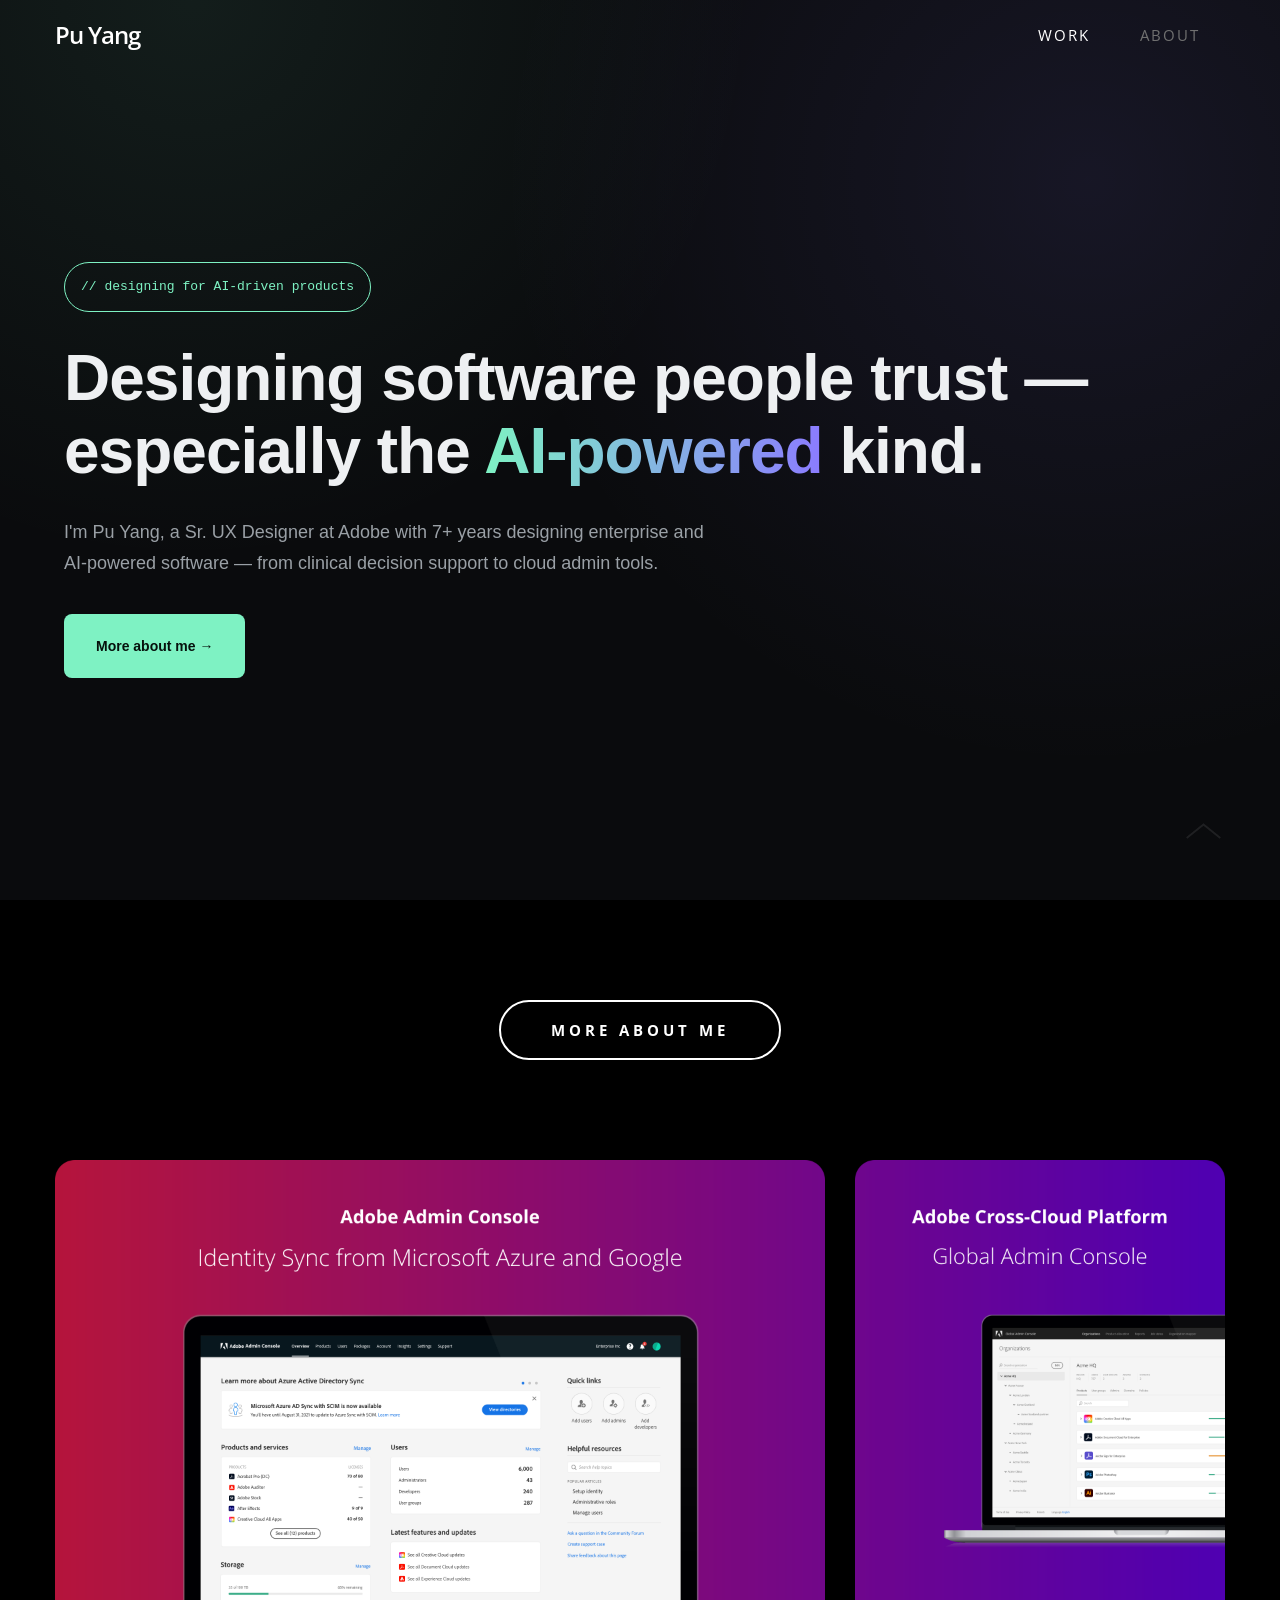
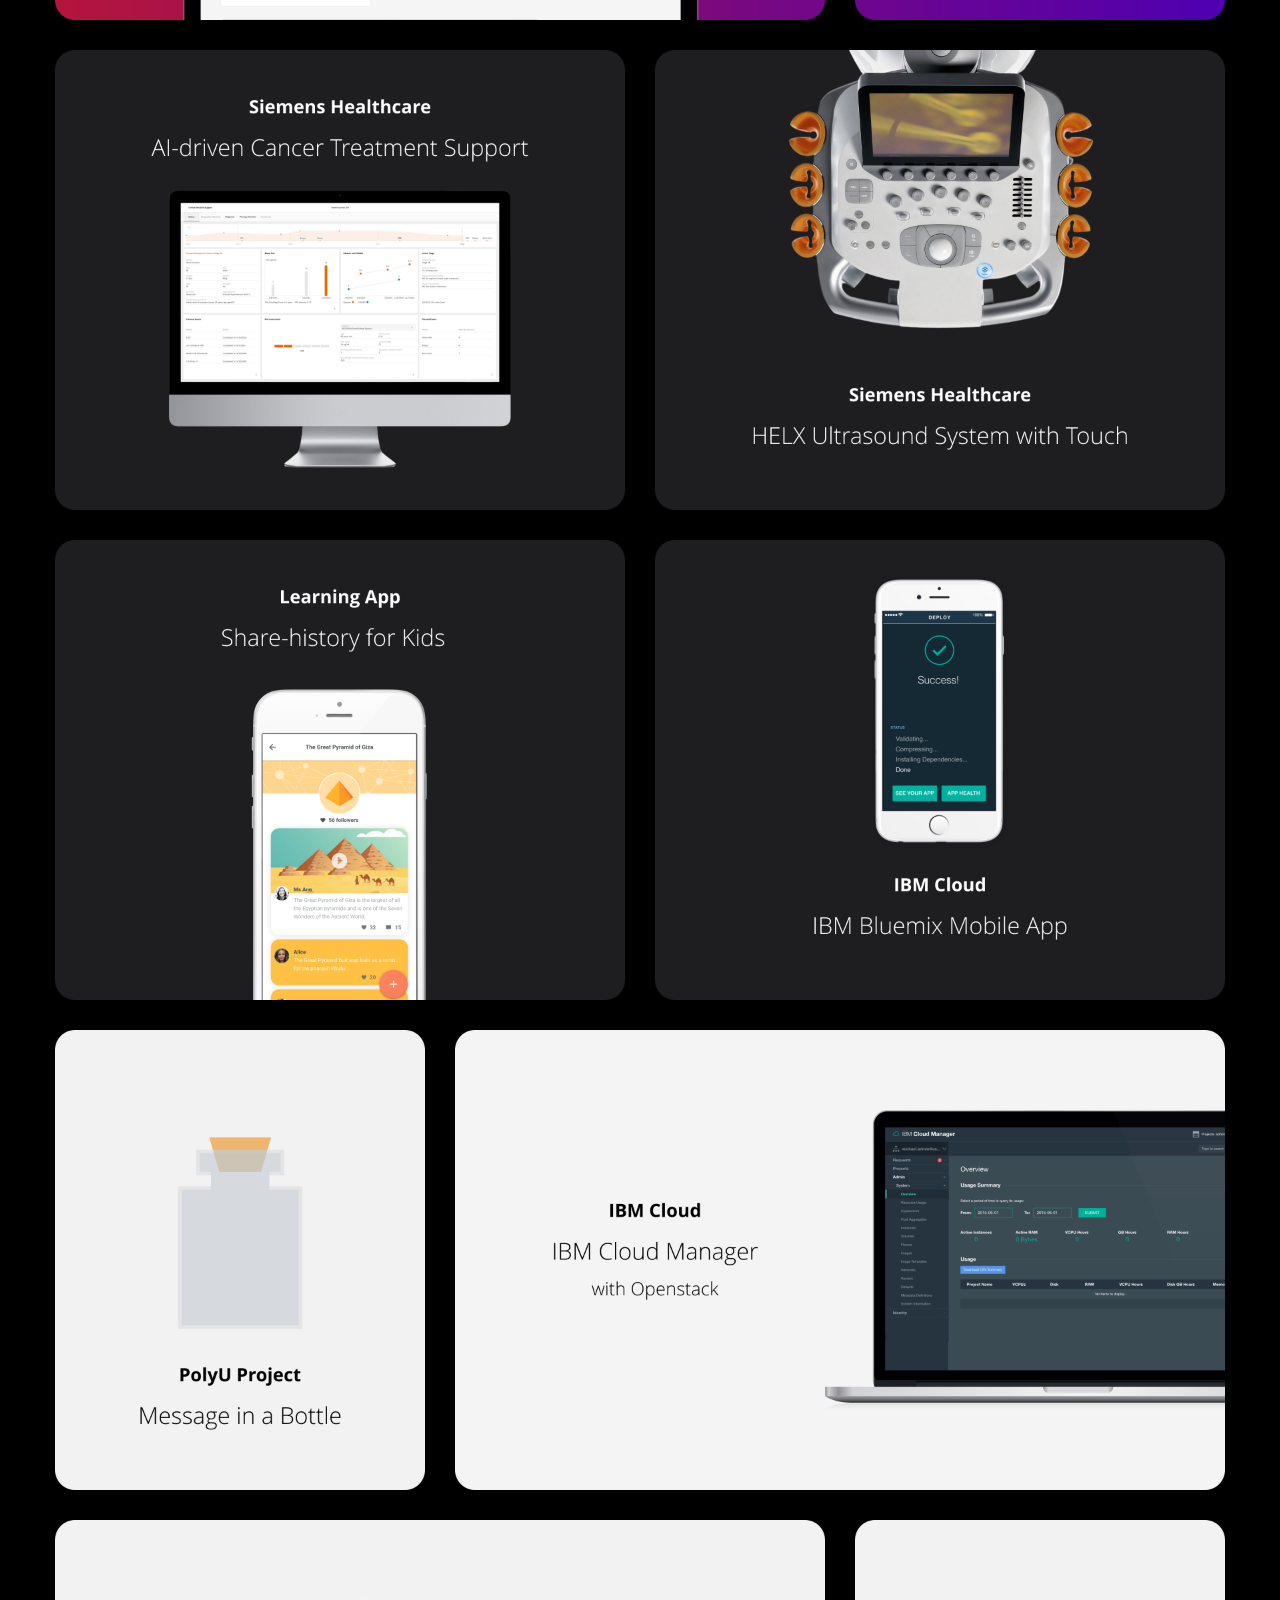
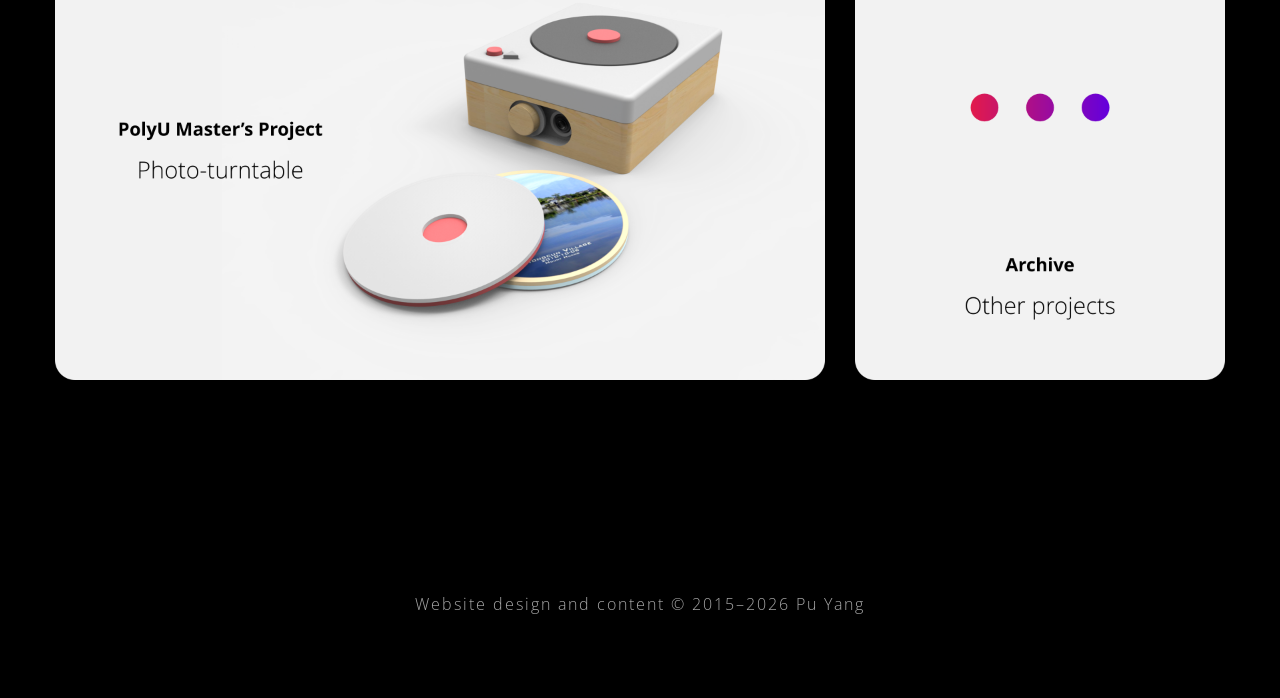
==== commit 9d3d7273: "Add copyright notice" ====
--- a/index.html
+++ b/index.html
@@ -236,7 +236,7 @@
 			
 									<div class="fade-content footer"><div id="footer-holder"><div id="content_gaym8dpeb" class="content-p">
 
-				<div class="content-container" style="padding-top: 80px;padding-bottom: 80px;background-color: #000000;" data-content-id="content_gaym8dpeb" data-content-type="content-p"><div class="container"><div class="row"><div data-content-id="content_gaym8dpeb" data-paragraph-id="content_gaym8dpeb" data-content-type="content-p" class="wysiwyg-ce offset2 span8"><p style="text-align: center;" data-font-size="16px"><span style="letter-spacing:2px;"><span style="color:#A9A9A9;"><span class="light">Website design and content © 2021 Pu Yang</span></span></span></p></div></div></div></div></div></div></div>			<!-- content -->
+				<div class="content-container" style="padding-top: 80px;padding-bottom: 80px;background-color: #000000;" data-content-id="content_gaym8dpeb" data-content-type="content-p"><div class="container"><div class="row"><div data-content-id="content_gaym8dpeb" data-paragraph-id="content_gaym8dpeb" data-content-type="content-p" class="wysiwyg-ce offset2 span8"><p style="text-align: center;" data-font-size="16px"><span style="letter-spacing:2px;"><span style="color:#A9A9A9;"><span class="light">Website design and content © 2015–2026 Pu Yang</span></span></span></p></div></div></div></div></div></div></div>			<!-- content -->
 			</div>
 		<!-- wrapper -->
 		</div>
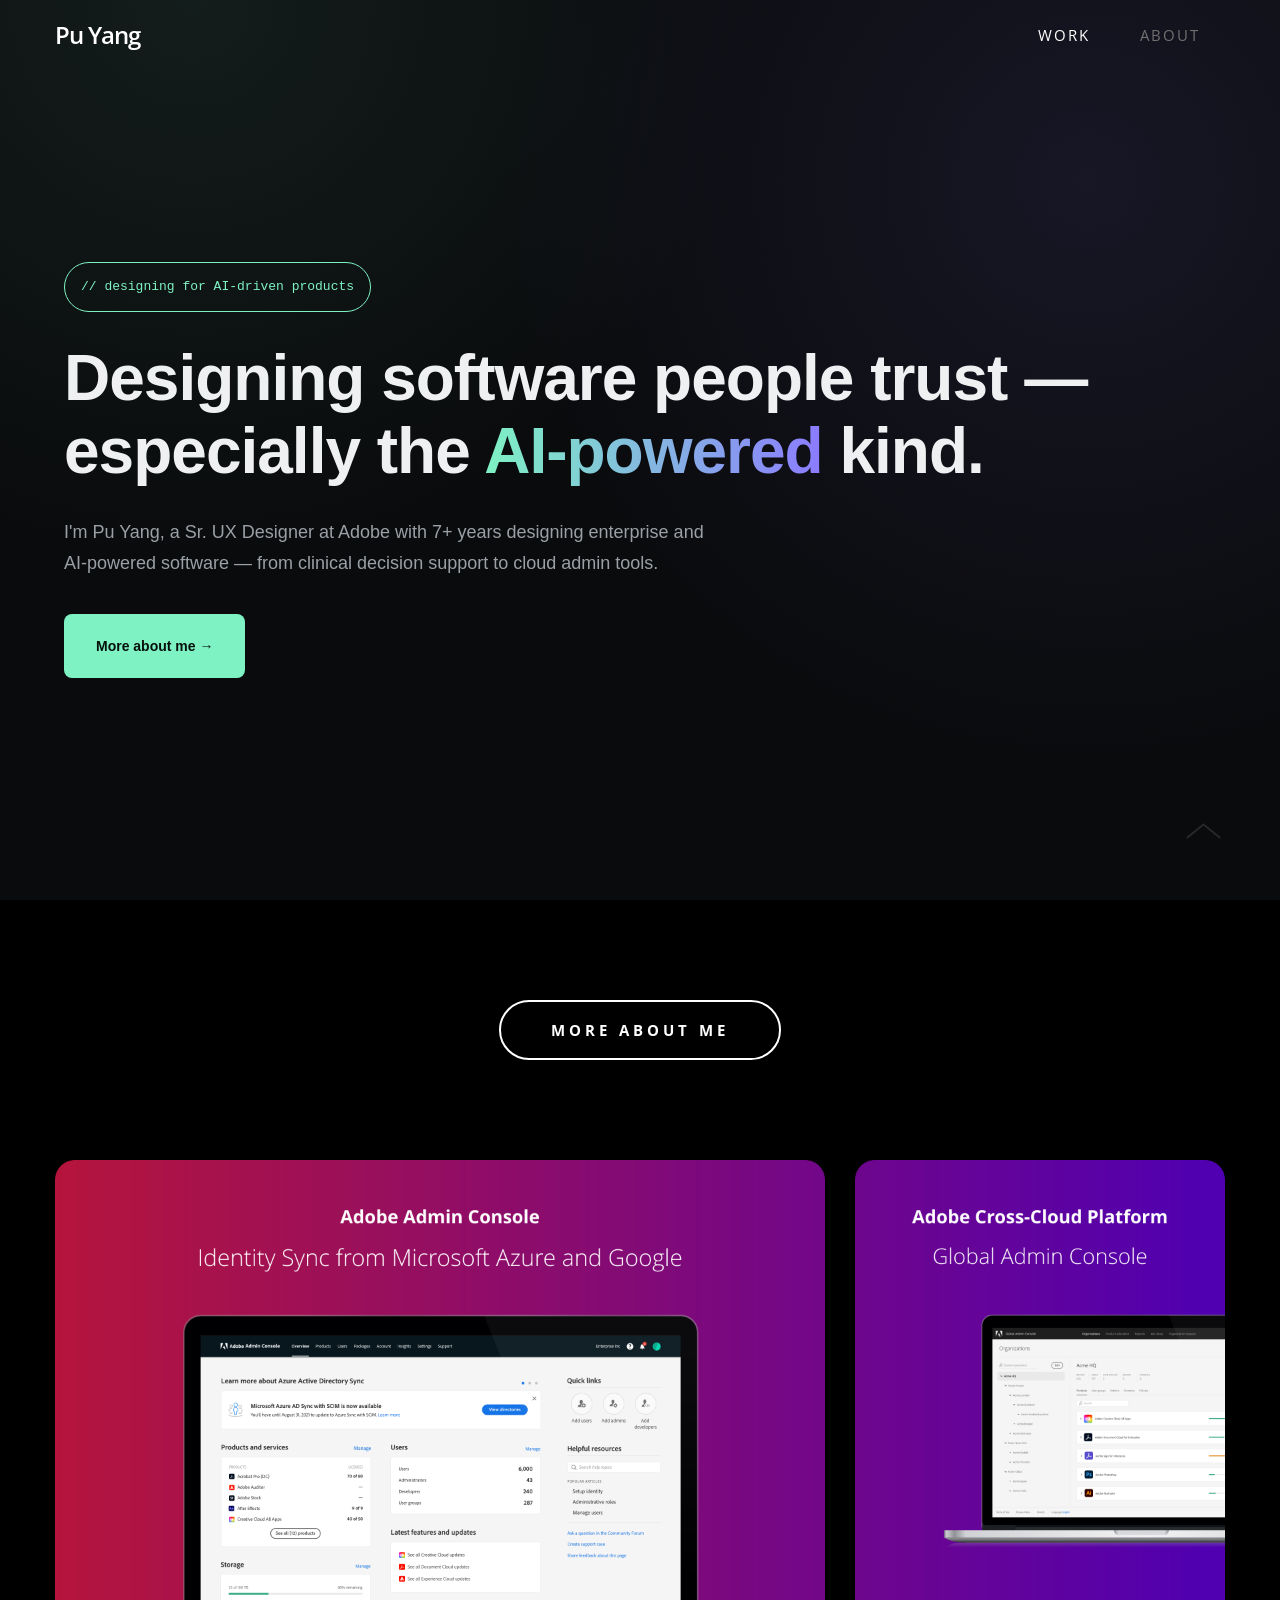
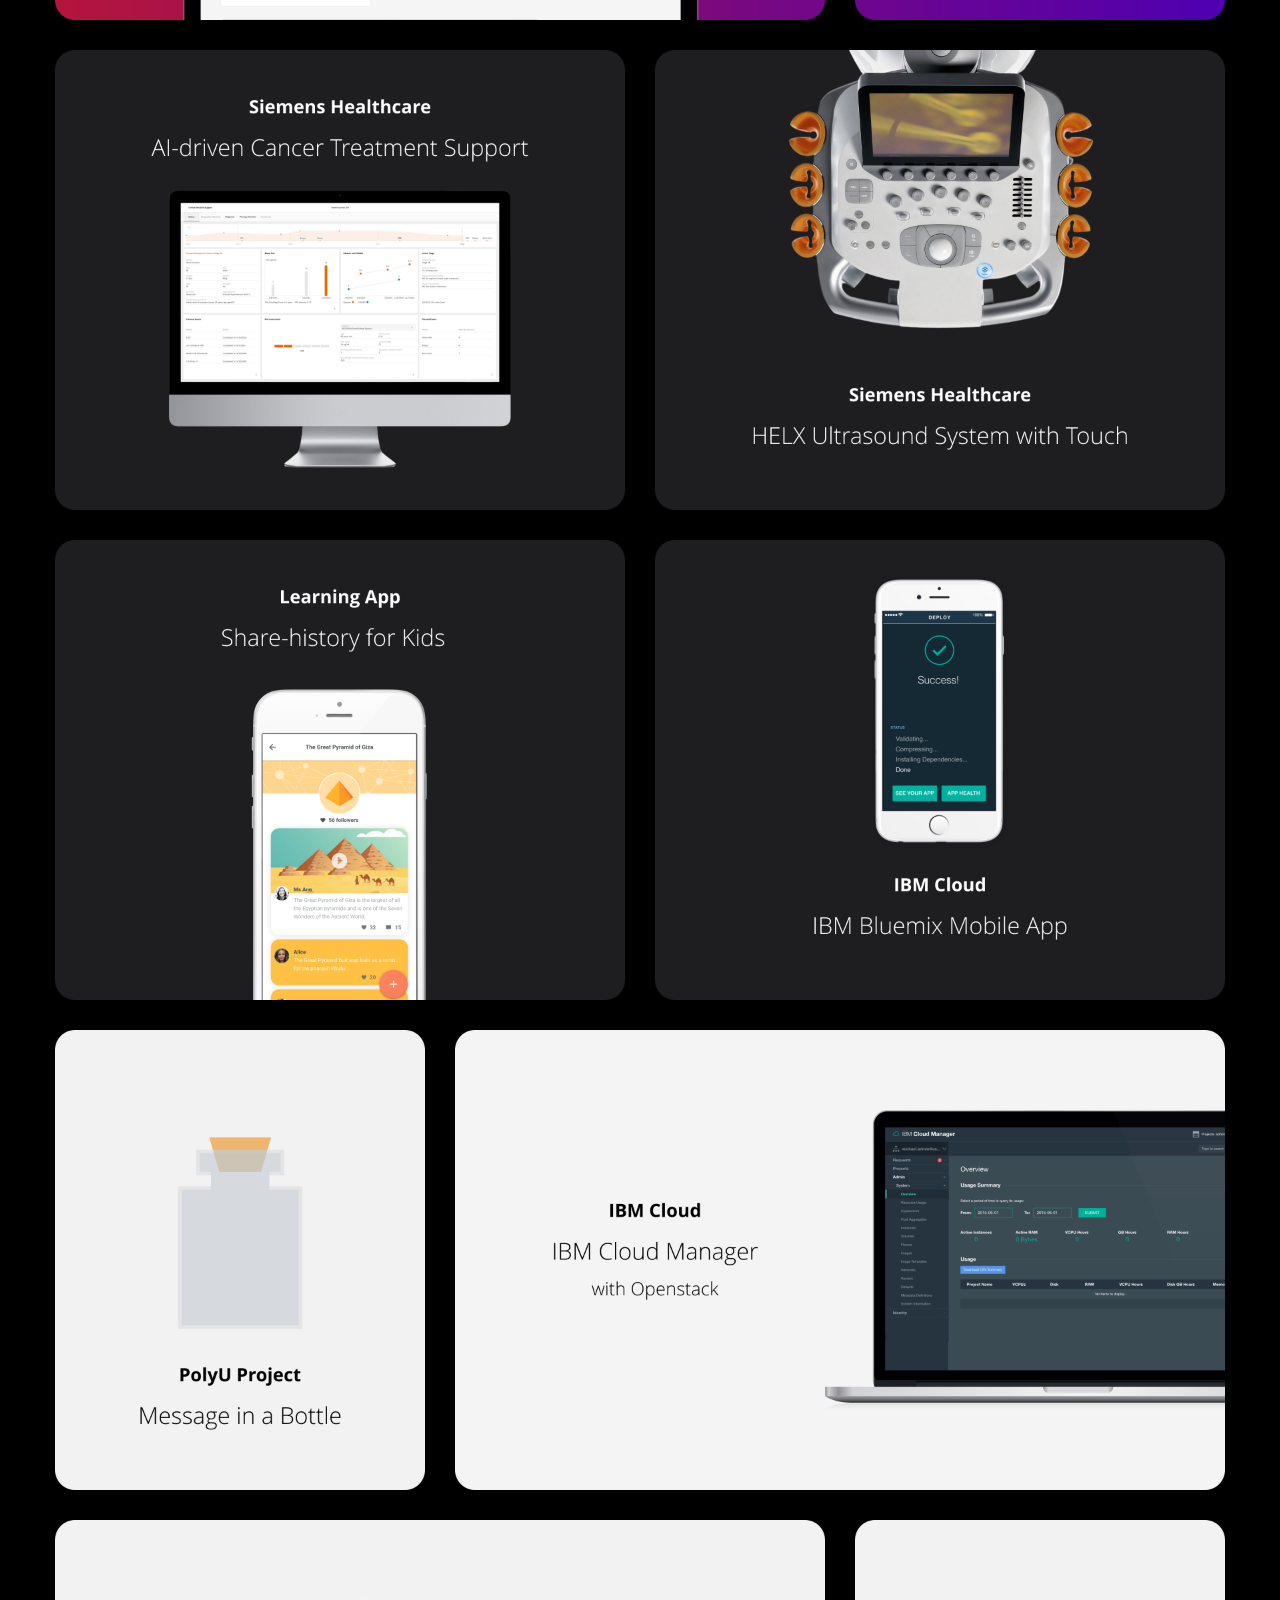
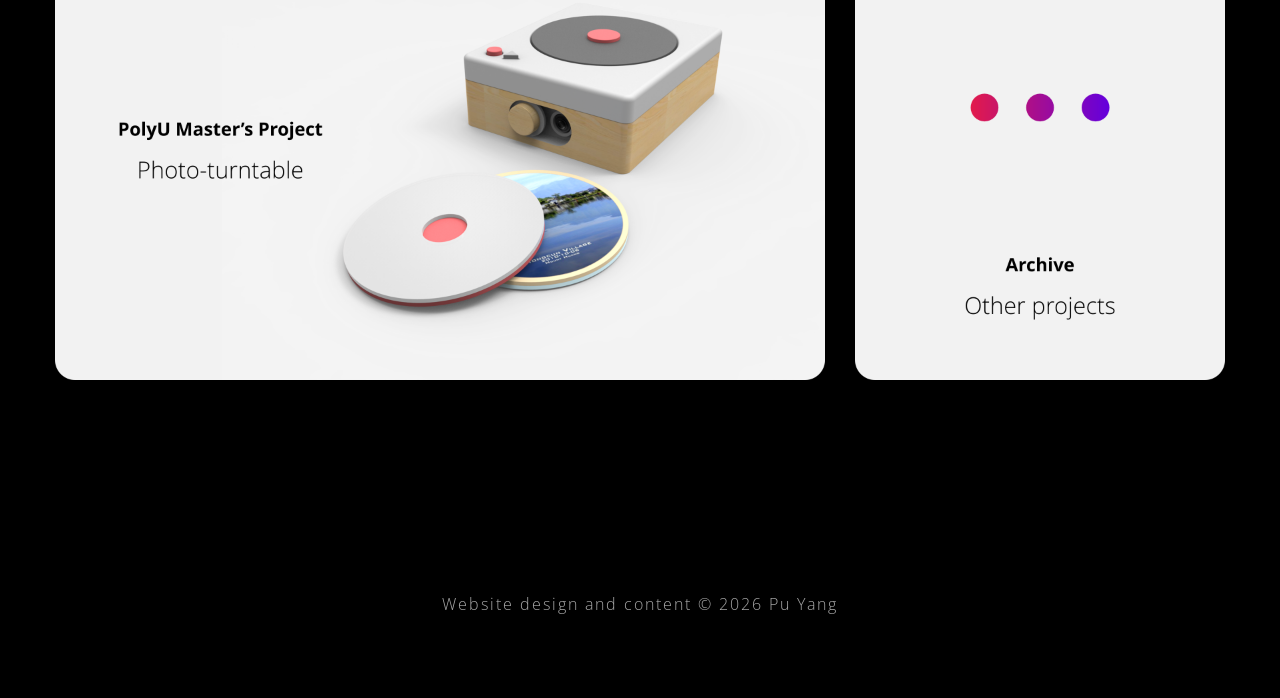
==== commit b1a62839: "Footer copyright 2026" ====
--- a/index.html
+++ b/index.html
@@ -236,7 +236,7 @@
 			
 									<div class="fade-content footer"><div id="footer-holder"><div id="content_gaym8dpeb" class="content-p">
 
-				<div class="content-container" style="padding-top: 80px;padding-bottom: 80px;background-color: #000000;" data-content-id="content_gaym8dpeb" data-content-type="content-p"><div class="container"><div class="row"><div data-content-id="content_gaym8dpeb" data-paragraph-id="content_gaym8dpeb" data-content-type="content-p" class="wysiwyg-ce offset2 span8"><p style="text-align: center;" data-font-size="16px"><span style="letter-spacing:2px;"><span style="color:#A9A9A9;"><span class="light">Website design and content © 2015–2026 Pu Yang</span></span></span></p></div></div></div></div></div></div></div>			<!-- content -->
+				<div class="content-container" style="padding-top: 80px;padding-bottom: 80px;background-color: #000000;" data-content-id="content_gaym8dpeb" data-content-type="content-p"><div class="container"><div class="row"><div data-content-id="content_gaym8dpeb" data-paragraph-id="content_gaym8dpeb" data-content-type="content-p" class="wysiwyg-ce offset2 span8"><p style="text-align: center;" data-font-size="16px"><span style="letter-spacing:2px;"><span style="color:#A9A9A9;"><span class="light">Website design and content © 2026 Pu Yang</span></span></span></p></div></div></div></div></div></div></div>			<!-- content -->
 			</div>
 		<!-- wrapper -->
 		</div>
